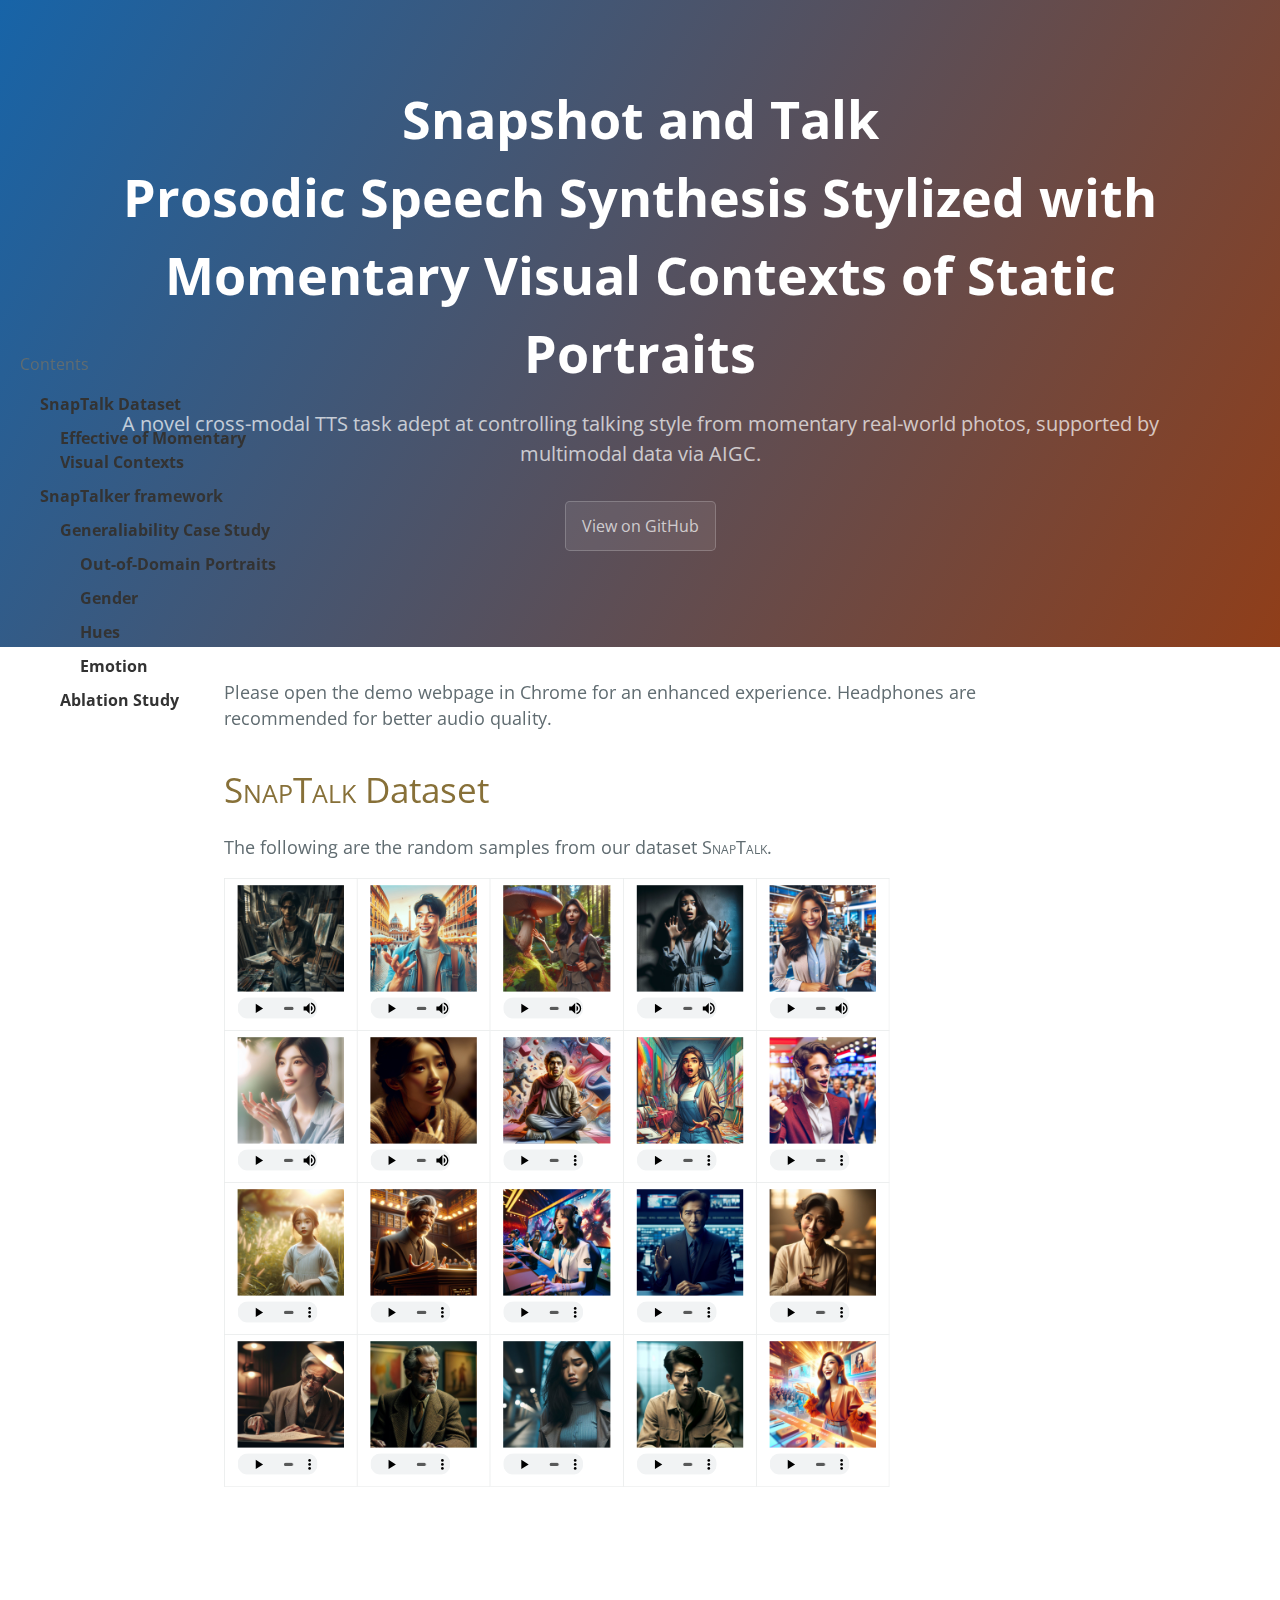
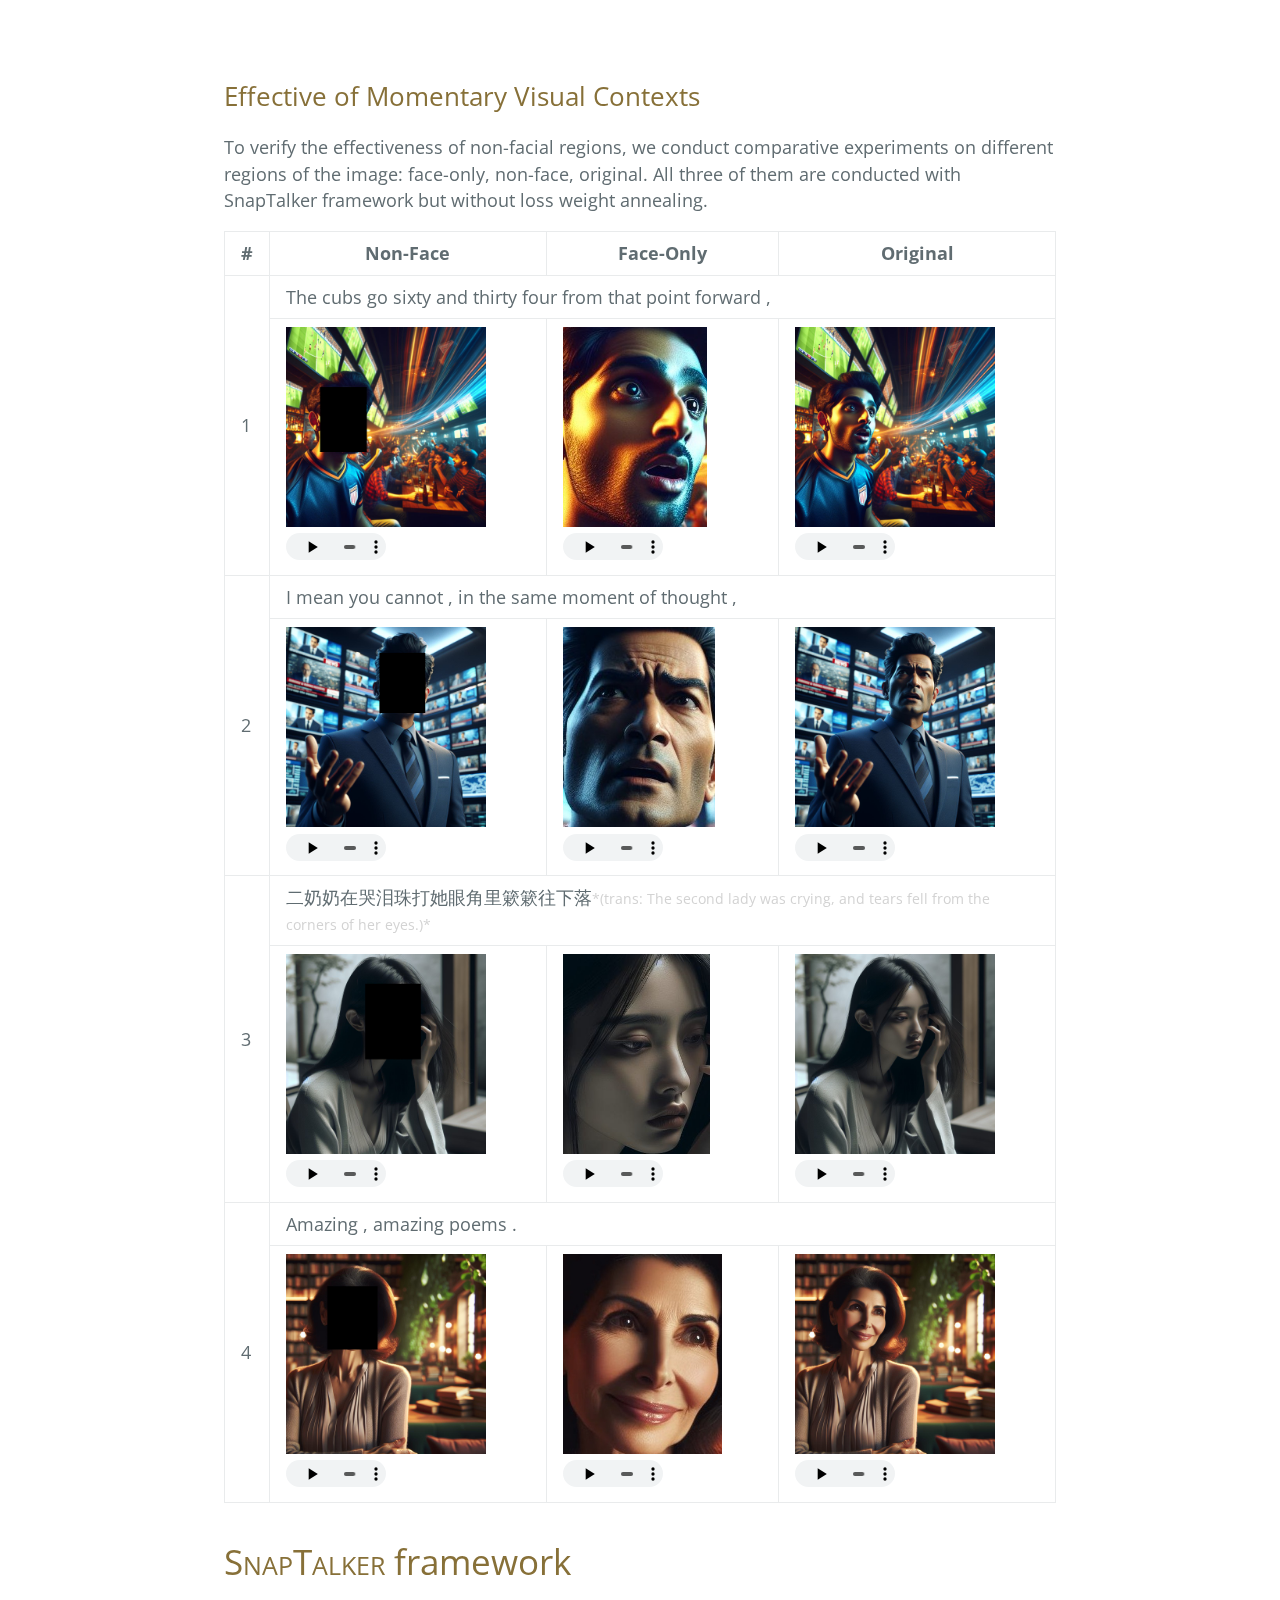
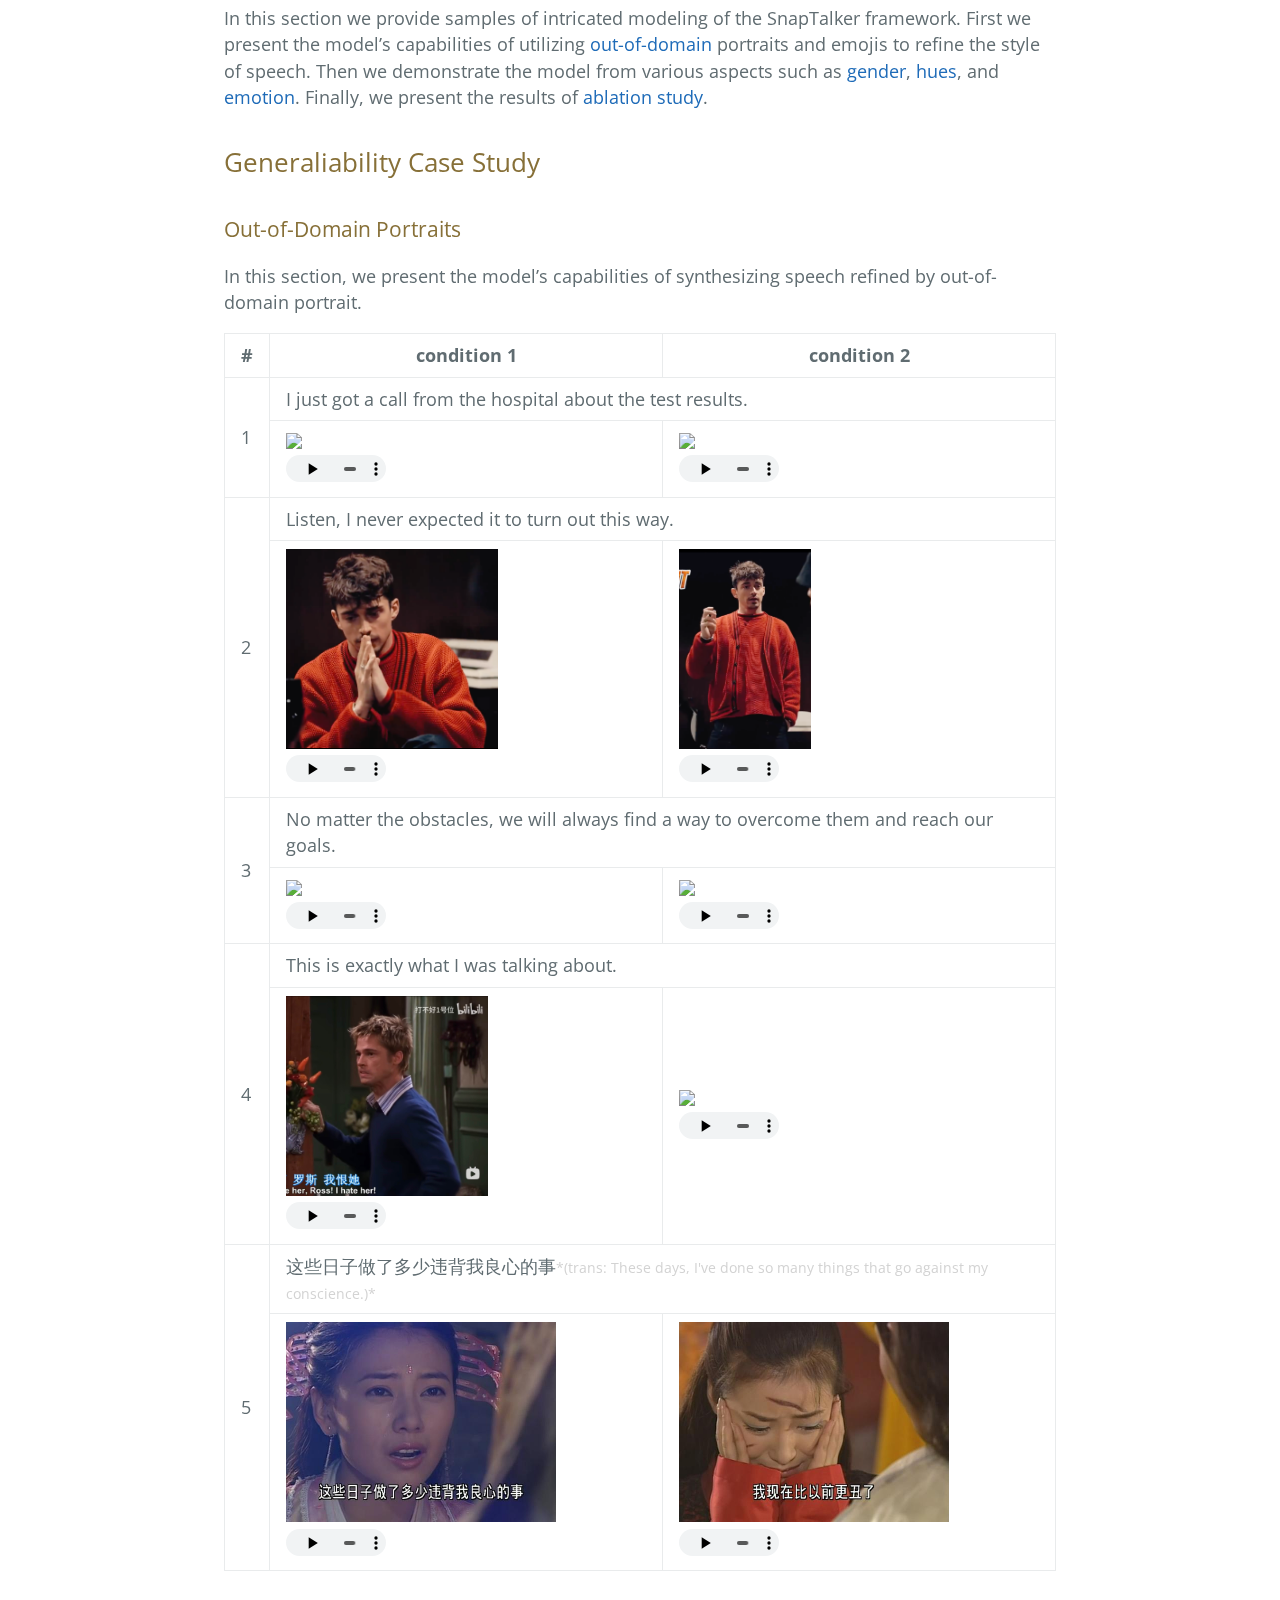
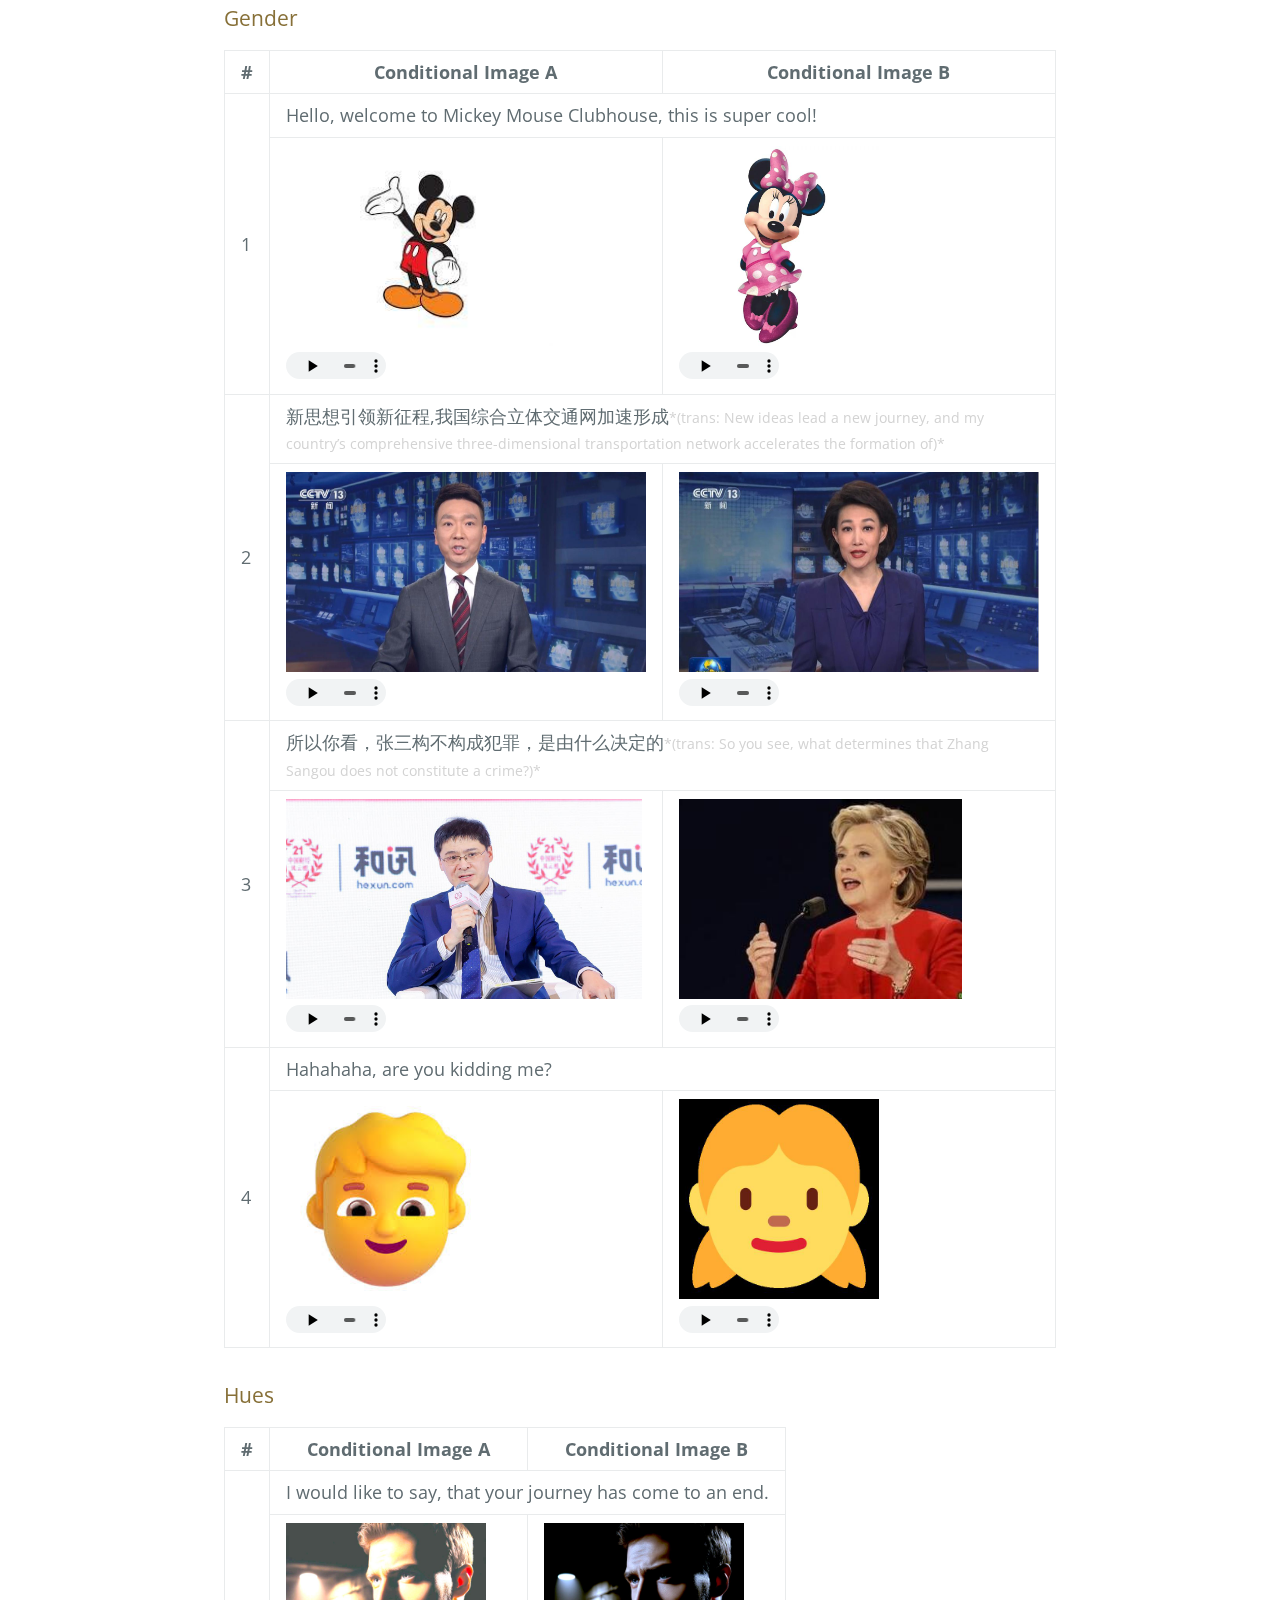
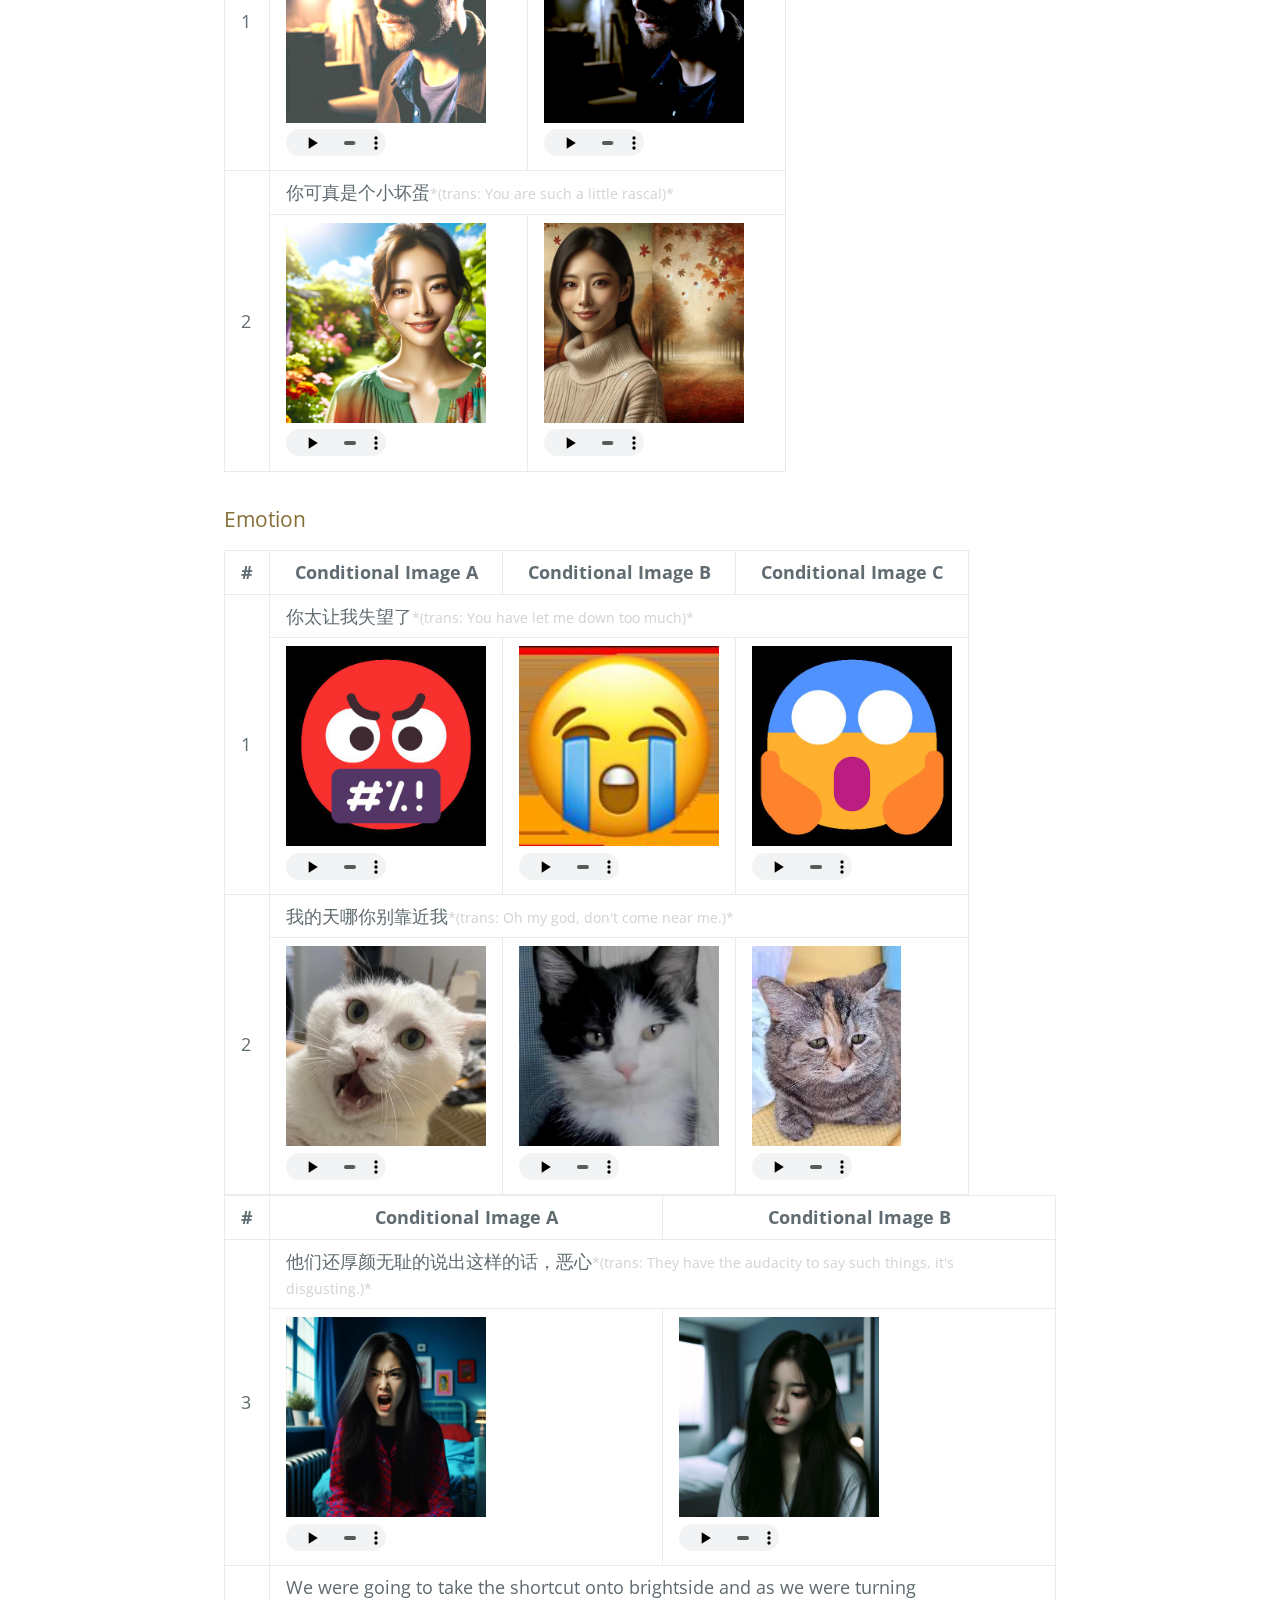
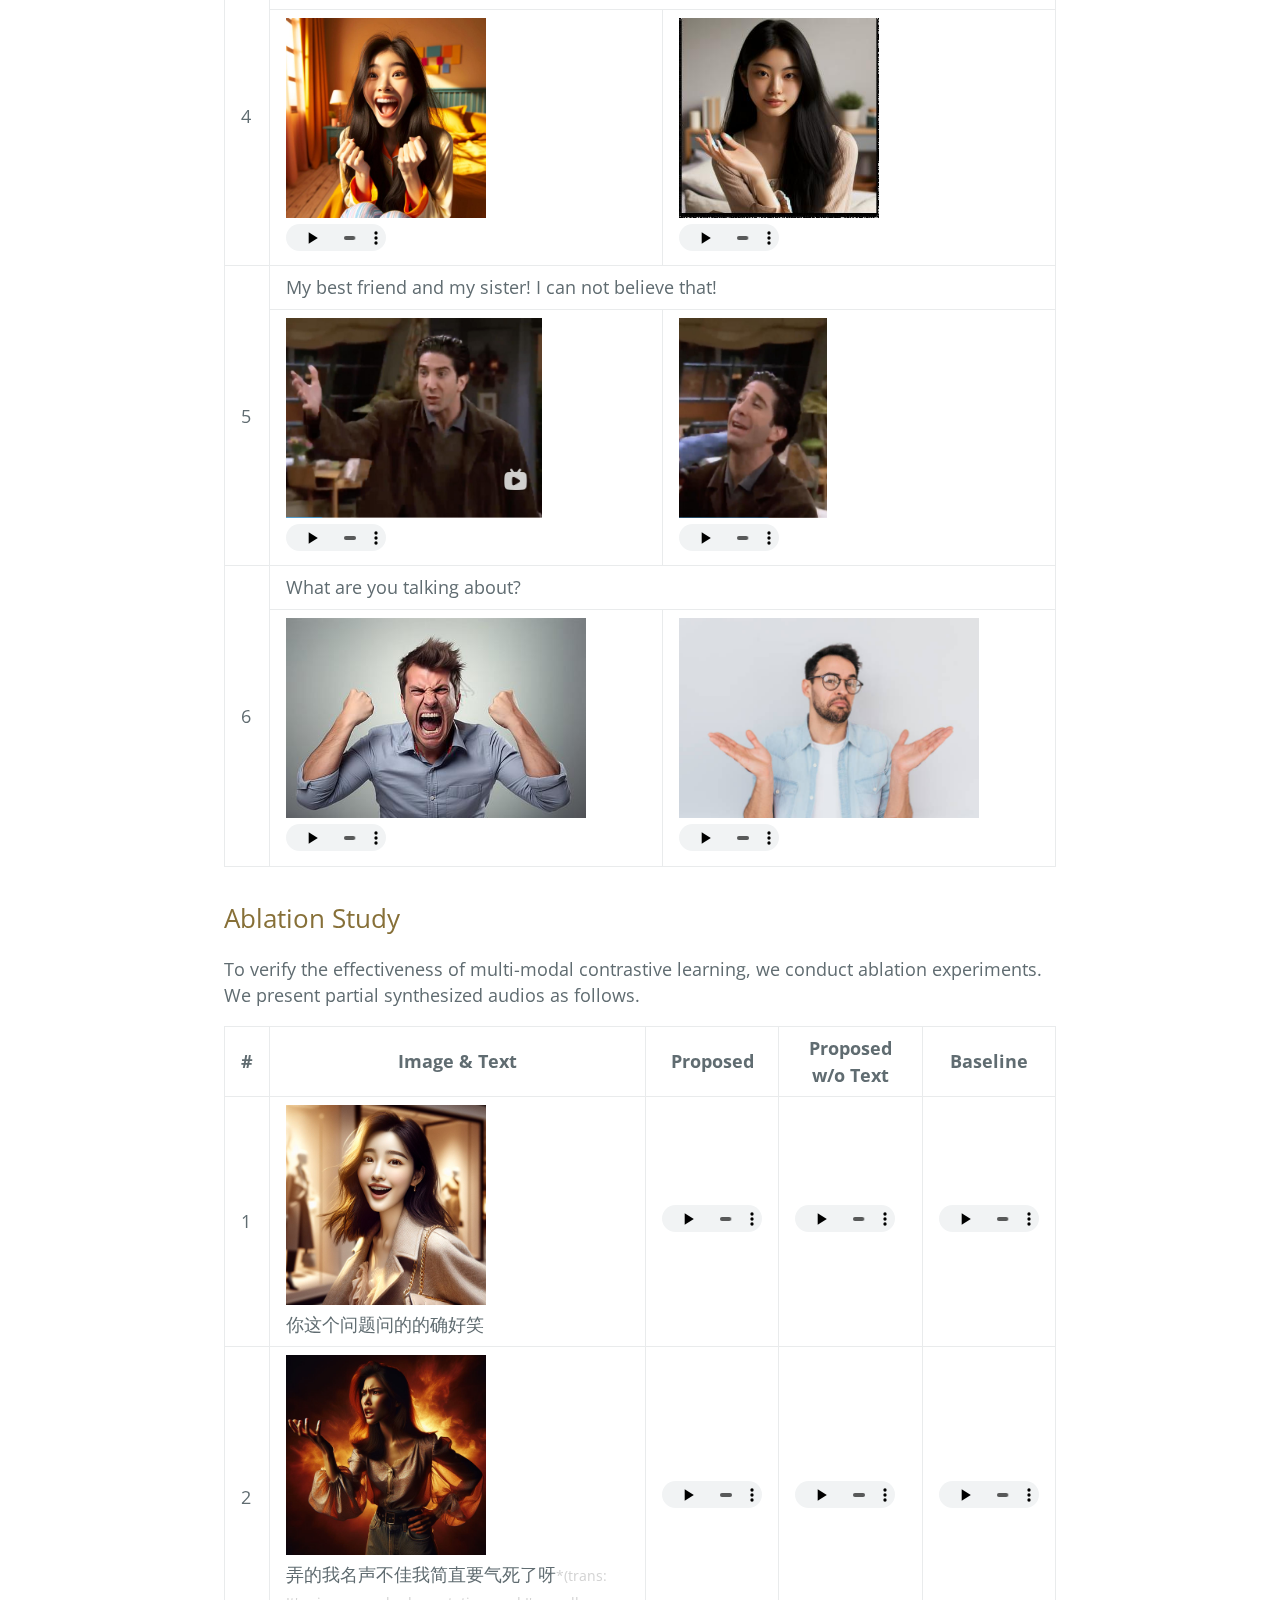
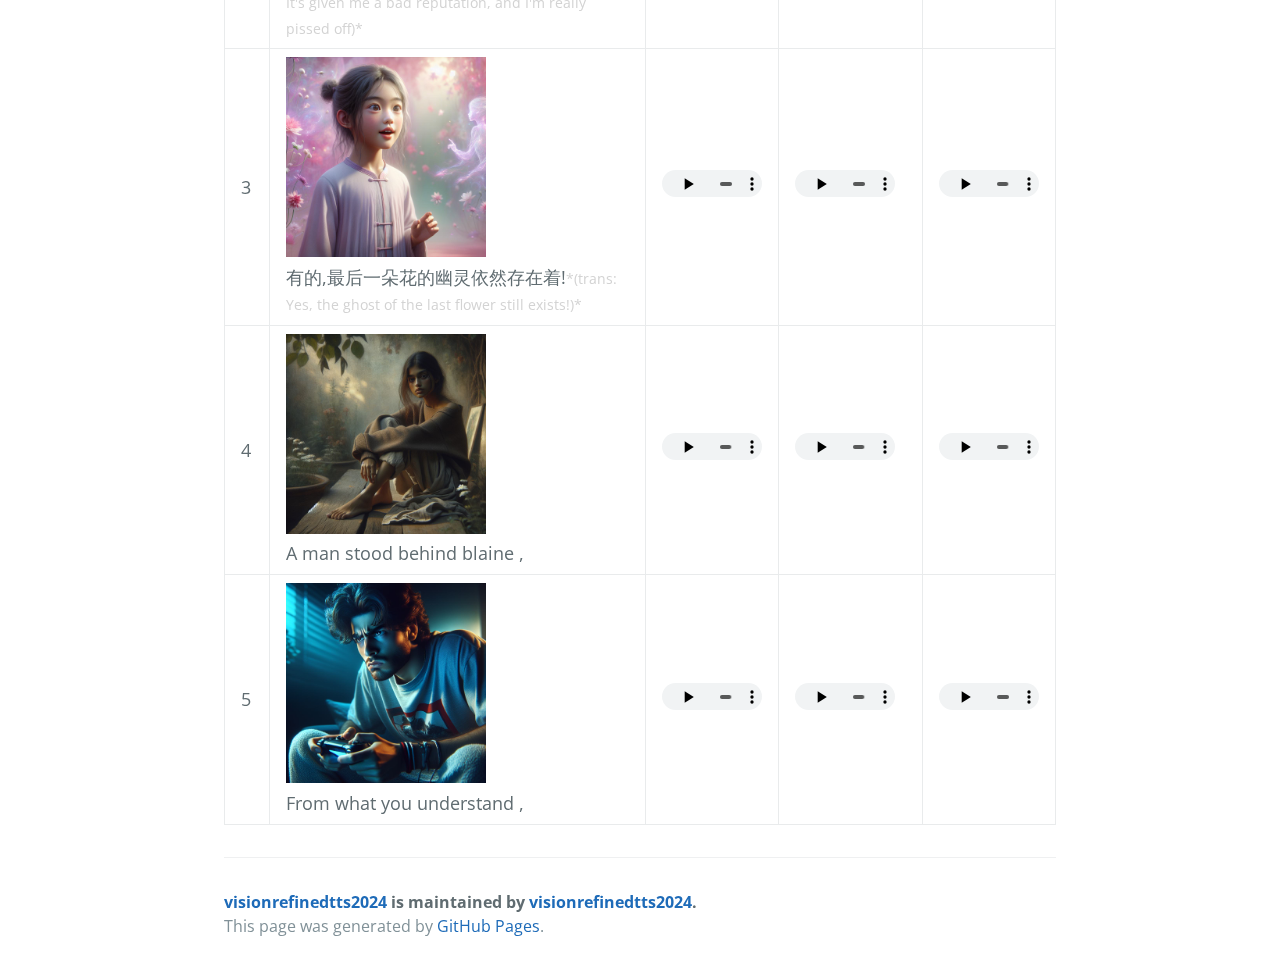
==== index.html @ 1c5460bd "upload static pages." ====
<!DOCTYPE html>
<html lang="en-US">
  <head>
    <meta charset="UTF-8">

<!-- Begin Jekyll SEO tag v2.8.0 -->
<title>Snapshot and Talk Prosodic Speech Synthesis Stylized with Momentary Visual Contexts of Static Portraits | Snapshot and Talk</title>
<meta name="generator" content="Jekyll v3.9.5" />
<meta property="og:title" content="Snapshot and Talk Prosodic Speech Synthesis Stylized with Momentary Visual Contexts of Static Portraits" />
<meta property="og:locale" content="en_US" />
<meta name="description" content="A novel cross-modal TTS task adept at controlling talking style from momentary real-world photos, supported by multimodal data via AIGC." />
<meta property="og:description" content="A novel cross-modal TTS task adept at controlling talking style from momentary real-world photos, supported by multimodal data via AIGC." />
<link rel="canonical" href="https//visionrefinedtts2024.github.io/" />
<meta property="og:url" content="https//visionrefinedtts2024.github.io/" />
<meta property="og:site_name" content="Snapshot and Talk" />
<meta property="og:type" content="website" />
<meta name="twitter:card" content="summary" />
<meta property="twitter:title" content="Snapshot and Talk Prosodic Speech Synthesis Stylized with Momentary Visual Contexts of Static Portraits" />
<script type="application/ld+json">
{"@context":"https://schema.org","@type":"WebSite","description":"A novel cross-modal TTS task adept at controlling talking style from momentary real-world photos, supported by multimodal data via AIGC.","headline":"Snapshot and Talk Prosodic Speech Synthesis Stylized with Momentary Visual Contexts of Static Portraits","name":"Snapshot and Talk","url":"https//visionrefinedtts2024.github.io/"}</script>
<!-- End Jekyll SEO tag -->

    <link rel="preconnect" href="https://fonts.gstatic.com">
    <link rel="preload" href="https://fonts.googleapis.com/css?family=Open+Sans:400,700&display=swap" as="style" type="text/css" crossorigin>
    <meta name="viewport" content="width=device-width, initial-scale=1">
    <meta name="theme-color" content="#157878">
    <meta name="apple-mobile-web-app-status-bar-style" content="black-translucent">
    <link rel="stylesheet" href="./assets/css/style.css?v=">
    <!-- start custom head snippets, customize with your own _includes/head-custom.html file -->

<!-- Setup Google Analytics -->



<!-- You can set your favicon here -->
<!-- link rel="shortcut icon" type="image/x-icon" href="/favicon.ico" -->

<!-- end custom head snippets -->

  </head>
  <body>
    <a id="skip-to-content" href="#content">Skip to the content.</a>

    <header class="page-header" role="banner">
      <h1 class="project-name">Snapshot and Talk <br> Prosodic Speech Synthesis Stylized with Momentary Visual Contexts of Static Portraits</h1>
      <h2 class="project-tagline">A novel cross-modal TTS task adept at controlling talking style from momentary real-world photos, supported by multimodal data via AIGC.</h2>
      
        <a href="https://github.com/visionrefinedtts2024/visionrefinedtts2024" class="btn">View on GitHub</a>
      
      
    </header>

    <div class="sidebar-container">
        <div class="sidebar">
          <nav>
            Contents
            <ul id="sidebar-nav">
              <!-- 添加更多目录项 -->
            </ul>
          </nav>
        </div>
      </div>

    <main id="content" class="main-content" role="main">
      <p>Please open the demo webpage in Chrome for an enhanced experience. Headphones are recommended for better audio quality.</p>

<h1 id="snaptalk-dataset"><a href="#snaptalk-dataset"></a><span style="font-variant: small-caps;">SnapTalk</span> Dataset</h1>

<p>The following are the random samples from our dataset <span style="font-variant: small-caps;">SnapTalk</span>.</p>

<div class="table-container">
    <table>
        
        <tr>
            
            
            <td>
                <img src="./assets/dataset/1.jpg" />
                <audio controls=""><source src="./assets/dataset/1.wav" type="audio/mpeg" /></audio>
            </td>
            
            
            <td>
                <img src="./assets/dataset/2.jpg" />
                <audio controls=""><source src="./assets/dataset/2.wav" type="audio/mpeg" /></audio>
            </td>
            
            
            <td>
                <img src="./assets/dataset/3.jpg" />
                <audio controls=""><source src="./assets/dataset/3.wav" type="audio/mpeg" /></audio>
            </td>
            
            
            <td>
                <img src="./assets/dataset/4.jpg" />
                <audio controls=""><source src="./assets/dataset/4.wav" type="audio/mpeg" /></audio>
            </td>
            
            
            <td>
                <img src="./assets/dataset/5.jpg" />
                <audio controls=""><source src="./assets/dataset/5.wav" type="audio/mpeg" /></audio>
            </td>
            
        </tr>
        
        <tr>
            
            
            <td>
                <img src="./assets/dataset/6.jpg" />
                <audio controls=""><source src="./assets/dataset/6.wav" type="audio/mpeg" /></audio>
            </td>
            
            
            <td>
                <img src="./assets/dataset/7.jpg" />
                <audio controls=""><source src="./assets/dataset/7.wav" type="audio/mpeg" /></audio>
            </td>
            
            
            <td>
                <img src="./assets/dataset/8.jpg" />
                <audio controls=""><source src="./assets/dataset/8.wav" type="audio/mpeg" /></audio>
            </td>
            
            
            <td>
                <img src="./assets/dataset/9.jpg" />
                <audio controls=""><source src="./assets/dataset/9.wav" type="audio/mpeg" /></audio>
            </td>
            
            
            <td>
                <img src="./assets/dataset/10.jpg" />
                <audio controls=""><source src="./assets/dataset/10.wav" type="audio/mpeg" /></audio>
            </td>
            
        </tr>
        
        <tr>
            
            
            <td>
                <img src="./assets/dataset/11.jpg" />
                <audio controls=""><source src="./assets/dataset/11.wav" type="audio/mpeg" /></audio>
            </td>
            
            
            <td>
                <img src="./assets/dataset/12.jpg" />
                <audio controls=""><source src="./assets/dataset/12.wav" type="audio/mpeg" /></audio>
            </td>
            
            
            <td>
                <img src="./assets/dataset/13.jpg" />
                <audio controls=""><source src="./assets/dataset/13.wav" type="audio/mpeg" /></audio>
            </td>
            
            
            <td>
                <img src="./assets/dataset/14.jpg" />
                <audio controls=""><source src="./assets/dataset/14.wav" type="audio/mpeg" /></audio>
            </td>
            
            
            <td>
                <img src="./assets/dataset/15.jpg" />
                <audio controls=""><source src="./assets/dataset/15.wav" type="audio/mpeg" /></audio>
            </td>
            
        </tr>
        
        <tr>
            
            
            <td>
                <img src="./assets/dataset/16.jpg" />
                <audio controls=""><source src="./assets/dataset/16.wav" type="audio/mpeg" /></audio>
            </td>
            
            
            <td>
                <img src="./assets/dataset/17.jpg" />
                <audio controls=""><source src="./assets/dataset/17.wav" type="audio/mpeg" /></audio>
            </td>
            
            
            <td>
                <img src="./assets/dataset/18.jpg" />
                <audio controls=""><source src="./assets/dataset/18.wav" type="audio/mpeg" /></audio>
            </td>
            
            
            <td>
                <img src="./assets/dataset/19.jpg" />
                <audio controls=""><source src="./assets/dataset/19.wav" type="audio/mpeg" /></audio>
            </td>
            
            
            <td>
                <img src="./assets/dataset/20.jpg" />
                <audio controls=""><source src="./assets/dataset/20.wav" type="audio/mpeg" /></audio>
            </td>
            
        </tr>
        
    </table>
</div>

<h2 id="-effective-of-momentary-visual-contexts"><a href="#comparative-experiments"></a> Effective of Momentary Visual Contexts</h2>

<p>To verify the effectiveness of non-facial regions, we conduct comparative experiments on different regions of the image: face-only, non-face, original.
All three of them are conducted with SnapTalker framework but without loss weight annealing.</p>

<table>
  <tr class="tr-bottom">
    <th>#</th>
    <th>Non-Face</th>
    <th>Face-Only</th>
    <th>Original</th>
  </tr>
  
  <tr>
    <td rowspan="2">1</td>
    <td colspan="3">The cubs go sixty and thirty four from that point forward ,</td>
  </tr>
  <tr class="tr-bottom">
    <td>
      <img src="./assets/comparative/nonface_10.jpg" style="height:200px; width:auto;" /><br />
      <audio controls=""><source src="./assets/comparative/gen_audio_10_nonface.wav" type="audio/mpeg" /></audio>
    </td>
    <td>
      <img src="./assets/comparative/face_10.jpg" style="height:200px; width:auto;" /><br />
      <audio controls=""><source src="./assets/comparative/gen_audio_10_face.wav" type="audio/mpeg" /></audio>
    </td>
    <td>
      <img src="./assets/comparative/gt_audio_10.jpg" style="height:200px; width:auto;" /><br />
      <audio controls=""><source src="./assets/comparative/gen_audio_10_orig.wav" type="audio/mpeg" /></audio>
    </td>
  </tr>
  
  <tr>
    <td rowspan="2">2</td>
    <td colspan="3">I mean you cannot , in the same moment of thought ,</td>
  </tr>
  <tr class="tr-bottom">
    <td>
      <img src="./assets/comparative/nonface_45.jpg" style="height:200px; width:auto;" /><br />
      <audio controls=""><source src="./assets/comparative/gen_audio_45_nonface.wav" type="audio/mpeg" /></audio>
    </td>
    <td>
      <img src="./assets/comparative/face_45.jpg" style="height:200px; width:auto;" /><br />
      <audio controls=""><source src="./assets/comparative/gen_audio_45_face.wav" type="audio/mpeg" /></audio>
    </td>
    <td>
      <img src="./assets/comparative/gt_audio_45.jpg" style="height:200px; width:auto;" /><br />
      <audio controls=""><source src="./assets/comparative/gen_audio_45_orig.wav" type="audio/mpeg" /></audio>
    </td>
  </tr>
  
  <tr>
    <td rowspan="2">3</td>
    <td colspan="3">二奶奶在哭泪珠打她眼角里簌簌往下落<span style="color: lightgray;"><small>*(trans: The second lady was crying, and tears fell from the corners of her eyes.)*</small></span></td>
  </tr>
  <tr class="tr-bottom">
    <td>
      <img src="./assets/comparative/nonface_186.jpg" style="height:200px; width:auto;" /><br />
      <audio controls=""><source src="./assets/comparative/gen_audio_186_nonface.wav" type="audio/mpeg" /></audio>
    </td>
    <td>
      <img src="./assets/comparative/face_186.jpg" style="height:200px; width:auto;" /><br />
      <audio controls=""><source src="./assets/comparative/gen_audio_186_face.wav" type="audio/mpeg" /></audio>
    </td>
    <td>
      <img src="./assets/comparative/gt_audio_186.jpg" style="height:200px; width:auto;" /><br />
      <audio controls=""><source src="./assets/comparative/gen_audio_186_orig.wav" type="audio/mpeg" /></audio>
    </td>
  </tr>
  
  <tr>
    <td rowspan="2">4</td>
    <td colspan="3">Amazing , amazing poems .</td>
  </tr>
  <tr class="tr-bottom">
    <td>
      <img src="./assets/comparative/nonface_285.jpg" style="height:200px; width:auto;" /><br />
      <audio controls=""><source src="./assets/comparative/gen_audio_285_nonface.wav" type="audio/mpeg" /></audio>
    </td>
    <td>
      <img src="./assets/comparative/face_285.jpg" style="height:200px; width:auto;" /><br />
      <audio controls=""><source src="./assets/comparative/gen_audio_285_face.wav" type="audio/mpeg" /></audio>
    </td>
    <td>
      <img src="./assets/comparative/gt_audio_285.jpg" style="height:200px; width:auto;" /><br />
      <audio controls=""><source src="./assets/comparative/gen_audio_285_orig.wav" type="audio/mpeg" /></audio>
    </td>
  </tr>
</table>

<h1 id="snaptalker-framework"><a href="#snaptalker"></a><span style="font-variant: small-caps;">SnapTalker</span> framework</h1>

<p>In this section we provide samples of intricated modeling of the SnapTalker framework.
First we present the model’s capabilities of utilizing <a href="#out-of-domain">out-of-domain</a> portraits and emojis to refine the style of speech.
Then we demonstrate the model from various aspects such as <a href="#gender">gender</a>, <a href="#hues">hues</a>, and <a href="#emotion">emotion</a>.
Finally, we present the results of <a href="#ablation-study">ablation study</a>.</p>

<h2 id="generaliability-case-study"><a href="#case-study"></a>Generaliability Case Study</h2>

<h3 id="out-of-domain-portraits"><a href="#out-of-domain"></a>Out-of-Domain Portraits</h3>

<p>In this section, we present the model’s capabilities of synthesizing speech refined by out-of-domain portrait.</p>

<table>
  <tr>
    <th>#</th>
    <th>condition 1</th>
    <th>condition 2</th>
  </tr>
  
  <tr>
    <td rowspan="2">1</td>
    <td colspan="3">I just got a call from the hospital about the test results.</td>
  </tr>
  <tr>
    <td>
      <img src="./assets/RealsForDemo/I just got a call from the hospital about the test results.v1.png" style="height:200px; width:auto;" /><br />
      <audio controls=""><source src="./assets/RealsForDemo/I just got a call from the hospital about the test results.v1.wav" type="audio/mpeg" /></audio>
    </td>
    <td>
      <img src="./assets/RealsForDemo/I just got a call from the hospital about the test results.v2.png" style="height:200px; width:auto;" /><br />
      <audio controls=""><source src="./assets/RealsForDemo/I just got a call from the hospital about the test results.v2.wav" type="audio/mpeg" /></audio>
    </td>
  </tr>
  
  <tr>
    <td rowspan="2">2</td>
    <td colspan="3">Listen, I never expected it to turn out this way.</td>
  </tr>
  <tr>
    <td>
      <img src="./assets/RealsForDemo/Listen, I never expected it to turn out this way.v1.png" style="height:200px; width:auto;" /><br />
      <audio controls=""><source src="./assets/RealsForDemo/Listen, I never expected it to turn out this way.v1.wav" type="audio/mpeg" /></audio>
    </td>
    <td>
      <img src="./assets/RealsForDemo/Listen, I never expected it to turn out this way.v2.png" style="height:200px; width:auto;" /><br />
      <audio controls=""><source src="./assets/RealsForDemo/Listen, I never expected it to turn out this way.v2.wav" type="audio/mpeg" /></audio>
    </td>
  </tr>
  
  <tr>
    <td rowspan="2">3</td>
    <td colspan="3">No matter the obstacles, we will always find a way to overcome them and reach our goals.</td>
  </tr>
  <tr>
    <td>
      <img src="./assets/RealsForDemo/No matter the obstacles, we will always find a way to overcome them and reach our goals.v1.jpeg" style="height:200px; width:auto;" /><br />
      <audio controls=""><source src="./assets/RealsForDemo/No matter the obstacles, we will always find a way to overcome them and reach our goals.v1.wav" type="audio/mpeg" /></audio>
    </td>
    <td>
      <img src="./assets/RealsForDemo/No matter the obstacles, we will always find a way to overcome them and reach our goals.v2.jpeg" style="height:200px; width:auto;" /><br />
      <audio controls=""><source src="./assets/RealsForDemo/No matter the obstacles, we will always find a way to overcome them and reach our goals.v2.wav" type="audio/mpeg" /></audio>
    </td>
  </tr>
  
  <tr>
    <td rowspan="2">4</td>
    <td colspan="3">This is exactly what I was talking about.</td>
  </tr>
  <tr>
    <td>
      <img src="./assets/RealsForDemo/This is exactly what I was talking about.-v1.jpeg" style="height:200px; width:auto;" /><br />
      <audio controls=""><source src="./assets/RealsForDemo/This is exactly what I was talking about.v1.wav" type="audio/mpeg" /></audio>
    </td>
    <td>
      <img src="./assets/RealsForDemo/This is exactly what I was talking about.-v2.jpeg" style="height:200px; width:auto;" /><br />
      <audio controls=""><source src="./assets/RealsForDemo/This is exactly what I was talking about.v2.wav" type="audio/mpeg" /></audio>
    </td>
  </tr>
  
  <tr>
    <td rowspan="2">5</td>
    <td colspan="3">这些日子做了多少违背我良心的事<span style="color: lightgray;"><small>*(trans: These days, I've done so many things that go against my conscience.)*</small></span></td>
  </tr>
  <tr>
    <td>
      <img src="./assets/RealsForDemo/这些日子做了多少违背我良心的事.v1.jpeg" style="height:200px; width:auto;" /><br />
      <audio controls=""><source src="./assets/RealsForDemo/这些日子做了多少违背我良心的事.v1.wav" type="audio/mpeg" /></audio>
    </td>
    <td>
      <img src="./assets/RealsForDemo/这些日子做了多少违背我良心的事.v2.jpeg" style="height:200px; width:auto;" /><br />
      <audio controls=""><source src="./assets/RealsForDemo/这些日子做了多少违背我良心的事.v2.wav" type="audio/mpeg" /></audio>
    </td>
  </tr>
</table>

<h3 id="gender"><a href="#case-gender"></a>Gender</h3>

<table>
  <tr>
    <th>#</th>
    <th>Conditional Image A</th>
    <th>Conditional Image B</th>
  </tr>
  
  <tr>
    <td rowspan="2">1</td>
    <td colspan="2">Hello, welcome to Mickey Mouse Clubhouse, this is super cool!</td>
  </tr>
  <tr>
    <td>
      <img src="./assets/case_study/gender/3_lecture_male_en.jpg" style="height:200px; width:auto;" /><br />
      <audio controls=""><source src="./assets/case_study/gender/3_lecture_male_en.wav" type="audio/mpeg" /></audio>
    </td>
    <td>
      <img src="./assets/case_study/gender/3_lecture_female_en.jpg" style="height:200px; width:auto;" /><br />
      <audio controls=""><source src="./assets/case_study/gender/3_lecture_female_en.wav" type="audio/mpeg" /></audio>
    </td>
  </tr>
  
  <tr>
    <td rowspan="2">2</td>
    <td colspan="2">新思想引领新征程,我国综合立体交通网加速形成<span style="color: lightgray;"><small>*(trans: New ideas lead a new journey, and my country’s comprehensive three-dimensional transportation network accelerates the formation of)*</small></span></td>
  </tr>
  <tr>
    <td>
      <img src="./assets/case_study/gender/1_news_male.jpg" style="height:200px; width:auto;" /><br />
      <audio controls=""><source src="./assets/case_study/gender/1_news_male.wav" type="audio/mpeg" /></audio>
    </td>
    <td>
      <img src="./assets/case_study/gender/1_news_female.jpg" style="height:200px; width:auto;" /><br />
      <audio controls=""><source src="./assets/case_study/gender/1_news_female.wav" type="audio/mpeg" /></audio>
    </td>
  </tr>
  
  <tr>
    <td rowspan="2">3</td>
    <td colspan="2">所以你看，张三构不构成犯罪，是由什么决定的<span style="color: lightgray;"><small>*(trans: So you see, what determines that Zhang Sangou does not constitute a crime?)*</small></span></td>
  </tr>
  <tr>
    <td>
      <img src="./assets/case_study/gender/2_lecture_male.jpg" style="height:200px; width:auto;" /><br />
      <audio controls=""><source src="./assets/case_study/gender/2_lecture_male.wav" type="audio/mpeg" /></audio>
    </td>
    <td>
      <img src="./assets/case_study/gender/2_lecture_female.jpg" style="height:200px; width:auto;" /><br />
      <audio controls=""><source src="./assets/case_study/gender/2_lecture_female.wav" type="audio/mpeg" /></audio>
    </td>
  </tr>
  
  <tr>
    <td rowspan="2">4</td>
    <td colspan="2">Hahahaha, are you kidding me?</td>
  </tr>
  <tr>
    <td>
      <img src="./assets/case_study/gender/4_emoji_boy.jpeg" style="height:200px; width:auto;" /><br />
      <audio controls=""><source src="./assets/case_study/gender/4_emoji_boy.wav" type="audio/mpeg" /></audio>
    </td>
    <td>
      <img src="./assets/case_study/gender/4_emoji_girl.jpg" style="height:200px; width:auto;" /><br />
      <audio controls=""><source src="./assets/case_study/gender/4_emoji_girl.wav" type="audio/mpeg" /></audio>
    </td>
  </tr>
</table>

<h3 id="hues"><a href="#case-hues"></a>Hues</h3>

<table>
  <tr>
    <th>#</th>
    <th>Conditional Image A</th>
    <th>Conditional Image B</th>
  </tr>
  
  <tr>
    <td rowspan="2">1</td>
    <td colspan="2">I would like to say, that your journey has come to an end.</td>
  </tr>
  <tr>
    <td>
      <img src="./assets/case_study/hues/darkroom_warm.jpg" style="height:200px; width:auto;" /><br />
      <audio controls=""><source src="./assets/case_study/hues/darkroom_warm.wav" type="audio/mpeg" /></audio>
    </td>
    <td>
      <img src="./assets/case_study/hues/darkroom_weird2.jpg" style="height:200px; width:auto;" /><br />
      <audio controls=""><source src="./assets/case_study/hues/darkroom_weird2.wav" type="audio/mpeg" /></audio>
    </td>
  </tr>
  
  <tr>
    <td rowspan="2">2</td>
    <td colspan="2">你可真是个小坏蛋<span style="color: lightgray;"><small>*(trans: You are such a little rascal)*</small></span></td>
  </tr>
  <tr>
    <td>
      <img src="./assets/case_study/hues/3_summer.jpg" style="height:200px; width:auto;" /><br />
      <audio controls=""><source src="./assets/case_study/hues/3_summer.wav" type="audio/mpeg" /></audio>
    </td>
    <td>
      <img src="./assets/case_study/hues/3_fall.jpg" style="height:200px; width:auto;" /><br />
      <audio controls=""><source src="./assets/case_study/hues/3_fall.wav" type="audio/mpeg" /></audio>
    </td>
  </tr>
</table>

<h3 id="emotion"><a href="#case-emotion"></a>Emotion</h3>

<table>
  <tr>
    <th>#</th>
    <th>Conditional Image A</th>
    <th>Conditional Image B</th>
    <th>Conditional Image C</th>
  </tr>
  
  <tr>
    <td rowspan="2">1</td>
    <td colspan="3">你太让我失望了<span style="color: lightgray;"><small>*(trans: You have let me down too much)*</small></span></td>
  </tr>
  <tr>
    <td>
      <img src="./assets/case_study/emotion/1_angry.jpg" style="height:200px; width:auto;" /><br />
      <audio controls=""><source src="./assets/case_study/emotion/1_angry.wav" type="audio/mpeg" /></audio>
    </td>
    <td>
      <img src="./assets/case_study/emotion/1_loudly-crying-face.jpg" style="height:200px; width:auto;" /><br />
      <audio controls=""><source src="./assets/case_study/emotion/1_loudly-crying-face.wav" type="audio/mpeg" /></audio>
    </td>
    <td>
      <img src="./assets/case_study/emotion/1_fear_screaming.jpg" style="height:200px; width:auto;" /><br />
      <audio controls=""><source src="./assets/case_study/emotion/1_fear_screaming.wav" type="audio/mpeg" /></audio>
    </td>
  </tr>
  
  <tr>
    <td rowspan="2">2</td>
    <td colspan="3">我的天哪你别靠近我<span style="color: lightgray;"><small>*(trans: Oh my god, don't come near me.)*</small></span></td>
  </tr>
  <tr>
    <td>
      <img src="./assets/case_study/emotion/2_scared_cat.jpg" style="height:200px; width:auto;" /><br />
      <audio controls=""><source src="./assets/case_study/emotion/2_scared_cat.wav" type="audio/mpeg" /></audio>
    </td>
    <td>
      <img src="./assets/case_study/emotion/2_cat_smile.jpg" style="height:200px; width:auto;" /><br />
      <audio controls=""><source src="./assets/case_study/emotion/2_cat_smile.wav" type="audio/mpeg" /></audio>
    </td>
    <td>
      <img src="./assets/case_study/emotion/2_sad_cat.jpg" style="height:200px; width:auto;" /><br />
      <audio controls=""><source src="./assets/case_study/emotion/2_sad_cat.wav" type="audio/mpeg" /></audio>
    </td>
  </tr>
</table>

<table>
  <tr>
    <th>#</th>
    <th>Conditional Image A</th>
    <th>Conditional Image B</th>
  </tr>
  
  <tr>
    <td rowspan="2">3</td>
    <td colspan="2">他们还厚颜无耻的说出这样的话，恶心<span style="color: lightgray;"><small>*(trans: They have the audacity to say such things, it's disgusting.)*</small></span></td>
  </tr>
  <tr>
    <td>
      <img src="./assets/case_study/emotion/3_anger.jpg" style="height:200px; width:auto;" /><br />
      <audio controls=""><source src="./assets/case_study/emotion/3_anger.wav" type="audio/mpeg" /></audio>
    </td>
    <td>
      <img src="./assets/case_study/emotion/3_down.jpg" style="height:200px; width:auto;" /><br />
      <audio controls=""><source src="./assets/case_study/emotion/3_down.wav" type="audio/mpeg" /></audio>
    </td>
  </tr>
  
  <tr>
    <td rowspan="2">4</td>
    <td colspan="2">We were going to take the shortcut onto brightside and as we were turning</td>
  </tr>
  <tr>
    <td>
      <img src="./assets/case_study/emotion/4_joy.jpg" style="height:200px; width:auto;" /><br />
      <audio controls=""><source src="./assets/case_study/emotion/4_joy.wav" type="audio/mpeg" /></audio>
    </td>
    <td>
      <img src="./assets/case_study/emotion/4_neutral.jpg" style="height:200px; width:auto;" /><br />
      <audio controls=""><source src="./assets/case_study/emotion/4_neutral.wav" type="audio/mpeg" /></audio>
    </td>
  </tr>
  
  <tr>
    <td rowspan="2">5</td>
    <td colspan="2">My best friend and my sister! I can not believe that!</td>
  </tr>
  <tr>
    <td>
      <img src="./assets/case_study/emotion/5_ross_anger.jpg" style="height:200px; width:auto;" /><br />
      <audio controls=""><source src="./assets/case_study/emotion/5_ross_anger.wav" type="audio/mpeg" /></audio>
    </td>
    <td>
      <img src="./assets/case_study/emotion/5_ross_moved.jpg" style="height:200px; width:auto;" /><br />
      <audio controls=""><source src="./assets/case_study/emotion/5_ross_moved.wav" type="audio/mpeg" /></audio>
    </td>
  </tr>
  
  <tr>
    <td rowspan="2">6</td>
    <td colspan="2">What are you talking about?</td>
  </tr>
  <tr>
    <td>
      <img src="./assets/case_study/emotion/6_angry.jpg" style="height:200px; width:auto;" /><br />
      <audio controls=""><source src="./assets/case_study/emotion/6_angry.wav" type="audio/mpeg" /></audio>
    </td>
    <td>
      <img src="./assets/case_study/emotion/6_question.jpeg" style="height:200px; width:auto;" /><br />
      <audio controls=""><source src="./assets/case_study/emotion/6_question.wav" type="audio/mpeg" /></audio>
    </td>
  </tr>
</table>

<h2 id="-ablation-study"><a href="#ablation-study"></a> Ablation Study</h2>

<p>To verify the effectiveness of multi-modal contrastive learning, we conduct ablation experiments. We present partial synthesized audios as follows.</p>

<table>
  <tr>
    <th>#</th>
    <th>Image &amp; Text</th>
    <th>Proposed</th>
    <th>Proposed w/o Text</th>
    <th>Baseline</th>
  </tr>
  
  <tr>
    <td>1</td>
    <td>
      <img src="./assets/ablation/gt_audio_7.jpg" style="height:200px; width:auto;" />
      <br />
      你这个问题问的的确好笑
    </td>
    <td><audio controls=""><source src="./assets/ablation/gen_audio_7_Pro.wav" type="audio/mpeg" /></audio></td>
    <td><audio controls=""><source src="./assets/ablation/gen_audio_7_wo.wav" type="audio/mpeg" /></audio></td>
    <td><audio controls=""><source src="./assets/ablation/gen_audio_7_B.wav" type="audio/mpeg" /></audio></td>
  </tr>
  
  <tr>
    <td>2</td>
    <td>
      <img src="./assets/ablation/gt_audio_92.jpg" style="height:200px; width:auto;" />
      <br />
      弄的我名声不佳我简直要气死了呀<span style="color: lightgray;"><small>*(trans: It's given me a bad reputation, and I'm really pissed off)*</small></span>
    </td>
    <td><audio controls=""><source src="./assets/ablation/gen_audio_92_Pro.wav" type="audio/mpeg" /></audio></td>
    <td><audio controls=""><source src="./assets/ablation/gen_audio_92_wo.wav" type="audio/mpeg" /></audio></td>
    <td><audio controls=""><source src="./assets/ablation/gen_audio_92_B.wav" type="audio/mpeg" /></audio></td>
  </tr>
  
  <tr>
    <td>3</td>
    <td>
      <img src="./assets/ablation/gt_audio_106.jpg" style="height:200px; width:auto;" />
      <br />
      有的,最后一朵花的幽灵依然存在着!<span style="color: lightgray;"><small>*(trans: Yes, the ghost of the last flower still exists!)*</small></span>
    </td>
    <td><audio controls=""><source src="./assets/ablation/gen_audio_106_Pro.wav" type="audio/mpeg" /></audio></td>
    <td><audio controls=""><source src="./assets/ablation/gen_audio_106_wo.wav" type="audio/mpeg" /></audio></td>
    <td><audio controls=""><source src="./assets/ablation/gen_audio_106_B.wav" type="audio/mpeg" /></audio></td>
  </tr>
  
  <tr>
    <td>4</td>
    <td>
      <img src="./assets/ablation/gt_audio_570.jpg" style="height:200px; width:auto;" />
      <br />
      A man stood behind blaine ,
    </td>
    <td><audio controls=""><source src="./assets/ablation/gen_audio_570_Pro.wav" type="audio/mpeg" /></audio></td>
    <td><audio controls=""><source src="./assets/ablation/gen_audio_570_wo.wav" type="audio/mpeg" /></audio></td>
    <td><audio controls=""><source src="./assets/ablation/gen_audio_570_B.wav" type="audio/mpeg" /></audio></td>
  </tr>
  
  <tr>
    <td>5</td>
    <td>
      <img src="./assets/ablation/gt_audio_849.jpg" style="height:200px; width:auto;" />
      <br />
      From what you understand ,
    </td>
    <td><audio controls=""><source src="./assets/ablation/gen_audio_849_Pro.wav" type="audio/mpeg" /></audio></td>
    <td><audio controls=""><source src="./assets/ablation/gen_audio_849_wo.wav" type="audio/mpeg" /></audio></td>
    <td><audio controls=""><source src="./assets/ablation/gen_audio_849_B.wav" type="audio/mpeg" /></audio></td>
  </tr>
</table>



      <footer class="site-footer">
        
          <span class="site-footer-owner"><a href="https://github.com/visionrefinedtts2024/visionrefinedtts2024">visionrefinedtts2024</a> is maintained by <a href="https://github.com/visionrefinedtts2024">visionrefinedtts2024</a>.</span>
        
        <span class="site-footer-credits">This page was generated by <a href="https://pages.github.com">GitHub Pages</a>.</span>
      </footer>
    </main>
  </body>
  <script>
    document.addEventListener("DOMContentLoaded", function() {
      const sidebarNav = document.getElementById('sidebar-nav');
      const mainContent = document.querySelector('.main-content');
      const headings = mainContent.querySelectorAll('h1, h2, h3, h4, h5, h6');
      
      let currentLevel = 1;
      let currentList = sidebarNav;
      const listStack = [sidebarNav];
    
      headings.forEach(heading => {
        const level = parseInt(heading.tagName.substring(1));
        const id = heading.id || heading.textContent.trim().toLowerCase().replace(/\s+/g, '-');
        heading.id = id;
    
        const li = document.createElement('li');
        const a = document.createElement('a');
        a.href = `#${id}`;
        a.textContent = heading.textContent;
    
        li.appendChild(a);
    
        if (level > currentLevel) {
          const newList = document.createElement('ul');
          currentList.lastElementChild.appendChild(newList);
          listStack.push(newList);
          currentList = newList;
        } else if (level < currentLevel) {
          while (level < currentLevel) {
            listStack.pop();
            currentList = listStack[listStack.length - 1];
            currentLevel--;
          }
        }
    
        currentList.appendChild(li);
        currentLevel = level;
      });
    });
    </script>
    
      
</html>
---- assets/css/style.css ----
/*! normalize.css v3.0.2 | MIT License | git.io/normalize */
/** 1. Set default font family to sans-serif. 2. Prevent iOS text size adjust after orientation change, without disabling user zoom. */
@import url("https://fonts.googleapis.com/css?family=Open+Sans:400,700&display=swap");
html { font-family: sans-serif; /* 1 */ -ms-text-size-adjust: 100%; /* 2 */ -webkit-text-size-adjust: 100%; /* 2 */ }

/** Remove default margin. */
body { margin: 0; }

/* HTML5 display definitions ========================================================================== */
/** Correct `block` display not defined for any HTML5 element in IE 8/9. Correct `block` display not defined for `details` or `summary` in IE 10/11 and Firefox. Correct `block` display not defined for `main` in IE 11. */
article, aside, details, figcaption, figure, footer, header, hgroup, main, menu, nav, section, summary { display: block; }

/** 1. Correct `inline-block` display not defined in IE 8/9. 2. Normalize vertical alignment of `progress` in Chrome, Firefox, and Opera. */
audio, canvas, progress, video { display: inline-block; /* 1 */ vertical-align: baseline; /* 2 */ }

/** Prevent modern browsers from displaying `audio` without controls. Remove excess height in iOS 5 devices. */
audio:not([controls]) { display: none; height: 0; }

/** Address `[hidden]` styling not present in IE 8/9/10. Hide the `template` element in IE 8/9/11, Safari, and Firefox < 22. */
[hidden], template { display: none; }

/* Links ========================================================================== */
/** Remove the gray background color from active links in IE 10. */
a { background-color: transparent; }

/** Improve readability when focused and also mouse hovered in all browsers. */
a:active, a:hover { outline: 0; }

/* Text-level semantics ========================================================================== */
/** Address styling not present in IE 8/9/10/11, Safari, and Chrome. */
abbr[title] { border-bottom: 1px dotted; }

/** Address style set to `bolder` in Firefox 4+, Safari, and Chrome. */
b, strong { font-weight: bold; }

/** Address styling not present in Safari and Chrome. */
dfn { font-style: italic; }

/** Address variable `h1` font-size and margin within `section` and `article` contexts in Firefox 4+, Safari, and Chrome. */
h1 { font-size: 2em; margin: 0.67em 0; }

/** Address styling not present in IE 8/9. */
mark { background: #ff0; color: #000; }

/** Address inconsistent and variable font size in all browsers. */
small { font-size: 80%; }

/** Prevent `sub` and `sup` affecting `line-height` in all browsers. */
sub, sup { font-size: 75%; line-height: 0; position: relative; vertical-align: baseline; }

sup { top: -0.5em; }

sub { bottom: -0.25em; }

/* Embedded content ========================================================================== */
/** Remove border when inside `a` element in IE 8/9/10. */
img { border: 0; }

/** Correct overflow not hidden in IE 9/10/11. */
svg:not(:root) { overflow: hidden; }

/* Grouping content ========================================================================== */
/** Address margin not present in IE 8/9 and Safari. */
figure { margin: 1em 40px; }

/** Address differences between Firefox and other browsers. */
hr { box-sizing: content-box; height: 0; }

/** Contain overflow in all browsers. */
pre { overflow: auto; }

/** Address odd `em`-unit font size rendering in all browsers. */
code, kbd, pre, samp { font-family: monospace, monospace; font-size: 1em; }

/* Forms ========================================================================== */
/** Known limitation: by default, Chrome and Safari on OS X allow very limited styling of `select`, unless a `border` property is set. */
/** 1. Correct color not being inherited. Known issue: affects color of disabled elements. 2. Correct font properties not being inherited. 3. Address margins set differently in Firefox 4+, Safari, and Chrome. */
button, input, optgroup, select, textarea { color: inherit; /* 1 */ font: inherit; /* 2 */ margin: 0; /* 3 */ }

/** Address `overflow` set to `hidden` in IE 8/9/10/11. */
button { overflow: visible; }

/** Address inconsistent `text-transform` inheritance for `button` and `select`. All other form control elements do not inherit `text-transform` values. Correct `button` style inheritance in Firefox, IE 8/9/10/11, and Opera. Correct `select` style inheritance in Firefox. */
button, select { text-transform: none; }

/** 1. Avoid the WebKit bug in Android 4.0.* where (2) destroys native `audio` and `video` controls. 2. Correct inability to style clickable `input` types in iOS. 3. Improve usability and consistency of cursor style between image-type `input` and others. */
button, html input[type="button"], input[type="reset"], input[type="submit"] { -webkit-appearance: button; /* 2 */ cursor: pointer; /* 3 */ }

/** Re-set default cursor for disabled elements. */
button[disabled], html input[disabled] { cursor: default; }

/** Remove inner padding and border in Firefox 4+. */
button::-moz-focus-inner, input::-moz-focus-inner { border: 0; padding: 0; }

/** Address Firefox 4+ setting `line-height` on `input` using `!important` in the UA stylesheet. */
input { line-height: normal; }

/** It's recommended that you don't attempt to style these elements. Firefox's implementation doesn't respect box-sizing, padding, or width.  1. Address box sizing set to `content-box` in IE 8/9/10. 2. Remove excess padding in IE 8/9/10. */
input[type="checkbox"], input[type="radio"] { box-sizing: border-box; /* 1 */ padding: 0; /* 2 */ }

/** Fix the cursor style for Chrome's increment/decrement buttons. For certain `font-size` values of the `input`, it causes the cursor style of the decrement button to change from `default` to `text`. */
input[type="number"]::-webkit-inner-spin-button, input[type="number"]::-webkit-outer-spin-button { height: auto; }

/** 1. Address `appearance` set to `searchfield` in Safari and Chrome. 2. Address `box-sizing` set to `border-box` in Safari and Chrome (include `-moz` to future-proof). */
input[type="search"] { -webkit-appearance: textfield; /* 1 */ /* 2 */ box-sizing: content-box; }

/** Remove inner padding and search cancel button in Safari and Chrome on OS X. Safari (but not Chrome) clips the cancel button when the search input has padding (and `textfield` appearance). */
input[type="search"]::-webkit-search-cancel-button, input[type="search"]::-webkit-search-decoration { -webkit-appearance: none; }

/** Define consistent border, margin, and padding. */
fieldset { border: 1px solid #c0c0c0; margin: 0 2px; padding: 0.35em 0.625em 0.75em; }

/** 1. Correct `color` not being inherited in IE 8/9/10/11. 2. Remove padding so people aren't caught out if they zero out fieldsets. */
legend { border: 0; /* 1 */ padding: 0; /* 2 */ }

/** Remove default vertical scrollbar in IE 8/9/10/11. */
textarea { overflow: auto; }

/** Don't inherit the `font-weight` (applied by a rule above). NOTE: the default cannot safely be changed in Chrome and Safari on OS X. */
optgroup { font-weight: bold; }

/* Tables ========================================================================== */
/** Remove most spacing between table cells. */
table { border-collapse: collapse; border-spacing: 0; }

td, th { padding: 0; }

.highlight table td { padding: 5px; }

.highlight table pre { margin: 0; }

.highlight .cm { color: #999988; font-style: italic; }

.highlight .cp { color: #999999; font-weight: bold; }

.highlight .c1 { color: #999988; font-style: italic; }

.highlight .cs { color: #999999; font-weight: bold; font-style: italic; }

.highlight .c, .highlight .cd { color: #999988; font-style: italic; }

.highlight .err { color: #a61717; background-color: #e3d2d2; }

.highlight .gd { color: #000000; background-color: #ffdddd; }

.highlight .ge { color: #000000; font-style: italic; }

.highlight .gr { color: #aa0000; }

.highlight .gh { color: #999999; }

.highlight .gi { color: #000000; background-color: #ddffdd; }

.highlight .go { color: #888888; }

.highlight .gp { color: #555555; }

.highlight .gs { font-weight: bold; }

.highlight .gu { color: #aaaaaa; }

.highlight .gt { color: #aa0000; }

.highlight .kc { color: #000000; font-weight: bold; }

.highlight .kd { color: #000000; font-weight: bold; }

.highlight .kn { color: #000000; font-weight: bold; }

.highlight .kp { color: #000000; font-weight: bold; }

.highlight .kr { color: #000000; font-weight: bold; }

.highlight .kt { color: #445588; font-weight: bold; }

.highlight .k, .highlight .kv { color: #000000; font-weight: bold; }

.highlight .mf { color: #009999; }

.highlight .mh { color: #009999; }

.highlight .il { color: #009999; }

.highlight .mi { color: #009999; }

.highlight .mo { color: #009999; }

.highlight .m, .highlight .mb, .highlight .mx { color: #009999; }

.highlight .sb { color: #d14; }

.highlight .sc { color: #d14; }

.highlight .sd { color: #d14; }

.highlight .s2 { color: #d14; }

.highlight .se { color: #d14; }

.highlight .sh { color: #d14; }

.highlight .si { color: #d14; }

.highlight .sx { color: #d14; }

.highlight .sr { color: #009926; }

.highlight .s1 { color: #d14; }

.highlight .ss { color: #990073; }

.highlight .s { color: #d14; }

.highlight .na { color: #008080; }

.highlight .bp { color: #999999; }

.highlight .nb { color: #0086B3; }

.highlight .nc { color: #445588; font-weight: bold; }

.highlight .no { color: #008080; }

.highlight .nd { color: #3c5d5d; font-weight: bold; }

.highlight .ni { color: #800080; }

.highlight .ne { color: #990000; font-weight: bold; }

.highlight .nf { color: #990000; font-weight: bold; }

.highlight .nl { color: #990000; font-weight: bold; }

.highlight .nn { color: #555555; }

.highlight .nt { color: #000080; }

.highlight .vc { color: #008080; }

.highlight .vg { color: #008080; }

.highlight .vi { color: #008080; }

.highlight .nv { color: #008080; }

.highlight .ow { color: #000000; font-weight: bold; }

.highlight .o { color: #000000; font-weight: bold; }

.highlight .w { color: #bbbbbb; }

.highlight { background-color: #f8f8f8; }

* { box-sizing: border-box; }

body { padding: 0; margin: 0; font-family: "Open Sans", "Helvetica Neue", Helvetica, Arial, sans-serif; font-size: 16px; line-height: 1.5; color: #606c71; }

#skip-to-content { height: 1px; width: 1px; position: absolute; overflow: hidden; top: -10px; }
#skip-to-content:focus { position: fixed; top: 10px; left: 10px; height: auto; width: auto; background: #e19447; outline: thick solid #e19447; }

a { color: #1e6bb8; text-decoration: none; }
a:hover { text-decoration: underline; }

.btn { display: inline-block; margin-bottom: 1rem; color: rgba(255, 255, 255, 0.7); background-color: rgba(255, 255, 255, 0.08); border-color: rgba(255, 255, 255, 0.2); border-style: solid; border-width: 1px; border-radius: 0.3rem; transition: color 0.2s, background-color 0.2s, border-color 0.2s; }
.btn:hover { color: rgba(255, 255, 255, 0.8); text-decoration: none; background-color: rgba(255, 255, 255, 0.2); border-color: rgba(255, 255, 255, 0.3); }
.btn + .btn { margin-left: 1rem; }
@media screen and (min-width: 64em) { .btn { padding: 0.75rem 1rem; } }
@media screen and (min-width: 42em) and (max-width: 64em) { .btn { padding: 0.6rem 0.9rem; font-size: 0.9rem; } }
@media screen and (max-width: 42em) { .btn { display: block; width: 100%; padding: 0.75rem; font-size: 0.9rem; }
  .btn + .btn { margin-top: 1rem; margin-left: 0; } }

.page-header { color: #fff; text-align: center; background-color: #877038; background-image: linear-gradient(120deg, #1764A8, #903E19); }
@media screen and (min-width: 64em) { .page-header { padding: 5rem 6rem; } }
@media screen and (min-width: 42em) and (max-width: 64em) { .page-header { padding: 3rem 4rem; } }
@media screen and (max-width: 42em) { .page-header { padding: 2rem 1rem; } }

.project-name { margin-top: 0; margin-bottom: 0.1rem; }
@media screen and (min-width: 64em) { .project-name { font-size: 3.25rem; } }
@media screen and (min-width: 42em) and (max-width: 64em) { .project-name { font-size: 2.25rem; } }
@media screen and (max-width: 42em) { .project-name { font-size: 1.75rem; } }

.project-tagline { margin-bottom: 2rem; font-weight: normal; opacity: 0.7; }
@media screen and (min-width: 64em) { .project-tagline { font-size: 1.25rem; } }
@media screen and (min-width: 42em) and (max-width: 64em) { .project-tagline { font-size: 1.15rem; } }
@media screen and (max-width: 42em) { .project-tagline { font-size: 1rem; } }

.main-content { word-wrap: break-word; }
.main-content :first-child { margin-top: 0; }
@media screen and (min-width: 64em) { .main-content { max-width: 64rem; padding: 2rem 6rem; margin: 0 auto; font-size: 1.1rem; } }
@media screen and (min-width: 42em) and (max-width: 64em) { .main-content { padding: 2rem 4rem; font-size: 1.1rem; } }
@media screen and (max-width: 42em) { .main-content { padding: 2rem 1rem; font-size: 1rem; } }
.main-content kbd { background-color: #fafbfc; border: 1px solid #c6cbd1; border-bottom-color: #959da5; border-radius: 3px; box-shadow: inset 0 -1px 0 #959da5; color: #444d56; display: inline-block; font-size: 11px; line-height: 10px; padding: 3px 5px; vertical-align: middle; }
.main-content img { max-width: 100%; }
.main-content h1, .main-content h2, .main-content h3, .main-content h4, .main-content h5, .main-content h6 { margin-top: 2rem; margin-bottom: 1rem; font-weight: normal; color: #877038; }
.main-content p { margin-bottom: 1em; }
.main-content code { padding: 2px 4px; font-family: Consolas, "Liberation Mono", Menlo, Courier, monospace; font-size: 0.9rem; color: #567482; background-color: #f3f6fa; border-radius: 0.3rem; }
.main-content pre { padding: 0.8rem; margin-top: 0; margin-bottom: 1rem; font: 1rem Consolas, "Liberation Mono", Menlo, Courier, monospace; color: #567482; word-wrap: normal; background-color: #f3f6fa; border: solid 1px #dce6f0; border-radius: 0.3rem; }
.main-content pre > code { padding: 0; margin: 0; font-size: 0.9rem; color: #567482; word-break: normal; white-space: pre; background: transparent; border: 0; }
.main-content .highlight { margin-bottom: 1rem; }
.main-content .highlight pre { margin-bottom: 0; word-break: normal; }
.main-content .highlight pre, .main-content pre { padding: 0.8rem; overflow: auto; font-size: 0.9rem; line-height: 1.45; border-radius: 0.3rem; -webkit-overflow-scrolling: touch; }
.main-content pre code, .main-content pre tt { display: inline; max-width: initial; padding: 0; margin: 0; overflow: initial; line-height: inherit; word-wrap: normal; background-color: transparent; border: 0; }
.main-content pre code:before, .main-content pre code:after, .main-content pre tt:before, .main-content pre tt:after { content: normal; }
.main-content ul, .main-content ol { margin-top: 0; }
.main-content blockquote { padding: 0 1rem; margin-left: 0; color: #819198; border-left: 0.3rem solid #dce6f0; }
.main-content blockquote > :first-child { margin-top: 0; }
.main-content blockquote > :last-child { margin-bottom: 0; }
.main-content table { display: block; width: 100%; overflow: auto; word-break: normal; word-break: keep-all; -webkit-overflow-scrolling: touch; }
.main-content table th { font-weight: bold; }
.main-content table th, .main-content table td { padding: 0.5rem 1rem; border: 1px solid #e9ebec; }
.main-content dl { padding: 0; }
.main-content dl dt { padding: 0; margin-top: 1rem; font-size: 1rem; font-weight: bold; }
.main-content dl dd { padding: 0; margin-bottom: 1rem; }
.main-content hr { height: 2px; padding: 0; margin: 1rem 0; background-color: #eff0f1; border: 0; }

.site-footer { padding-top: 2rem; margin-top: 2rem; border-top: solid 1px #eff0f1; }
@media screen and (min-width: 64em) { .site-footer { font-size: 1rem; } }
@media screen and (min-width: 42em) and (max-width: 64em) { .site-footer { font-size: 1rem; } }
@media screen and (max-width: 42em) { .site-footer { font-size: 0.9rem; } }

.site-footer-owner { display: block; font-weight: bold; }

.site-footer-credits { color: #819198; }


.main-content {
  position: relative; /* 确保父容器的定位上下文 */
  overflow: visible; /* 允许内容溢出 */
}

.table-container {
  display: inline-block; /* 使容器宽度适应内容 */
  transform: scale(0.8); /* 调整缩放比例 */
  transform-origin: top left; /* 设置缩放原点 */
  margin-bottom: -20%; /* 调整底部的空白区域 */
}

.table-container table {
  width: 100%; /* 使表格宽度适应内容 */
  height: auto;
}


tr .tr-bottom {
  border-bottom: 2px solid #877038; /* 使用亮眼的橙红色分割线 */
}

.sidebar-container {
  display: flex;
  align-items: center; /* 垂直居中 */
  justify-content: center; /* 水平居中 */
  width: 300px;
  margin-top: 20vh;
  height: 80vh;
  position: fixed;
  top: 0;
  left: 0;
  background-color: transparent;
}

.sidebar {
  width: 100%;
  padding: 20px;
  overflow-y: auto; /* 如果内容超出，允许垂直滚动 */
}

.sidebar nav ul {
  list-style-type: none;
  padding: 0;
}

.sidebar nav ul li {
  margin: 10px 0;
  padding-left: 20px;
}

.sidebar nav ul li a {
  text-decoration: none;
  color: #333;
  font-weight: bold;
}

.sidebar nav ul li a:hover {
  color: #007bff;
}

audio{
  width: 100px;
  height: 27px;
}
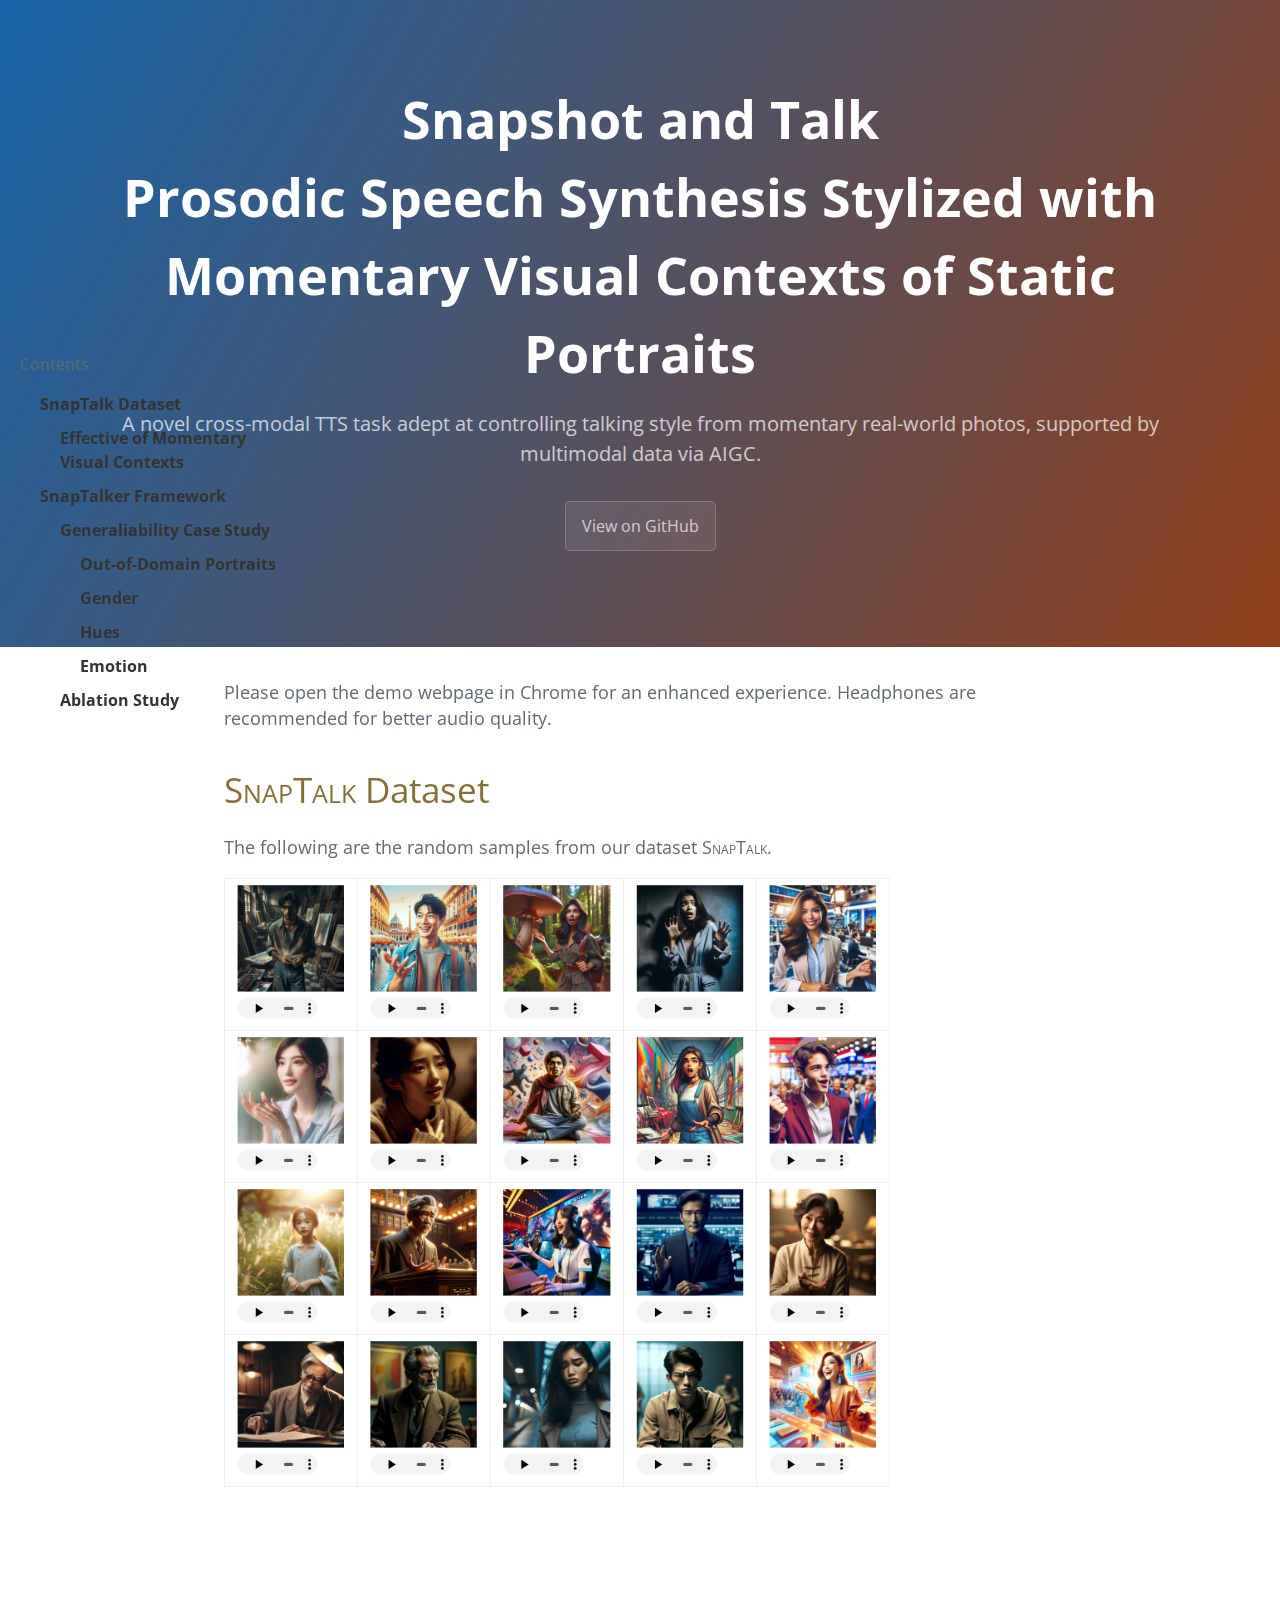
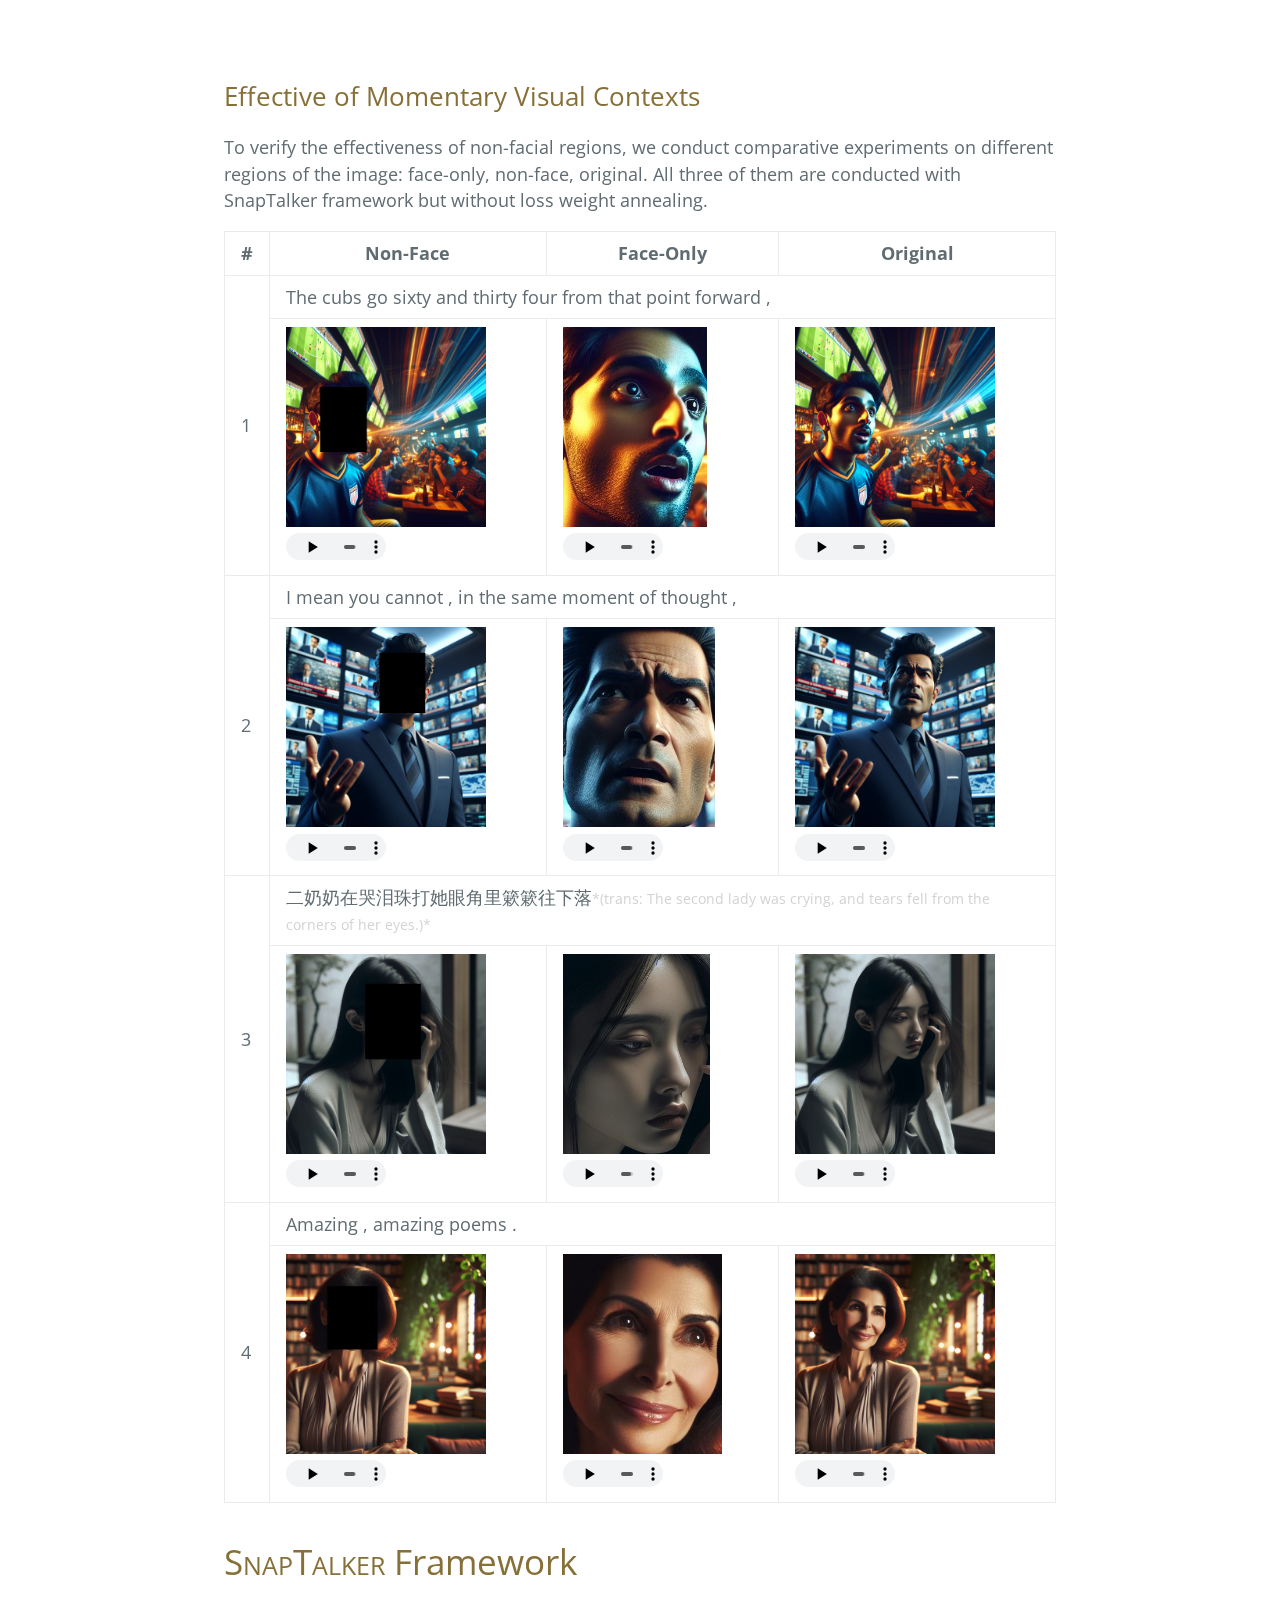
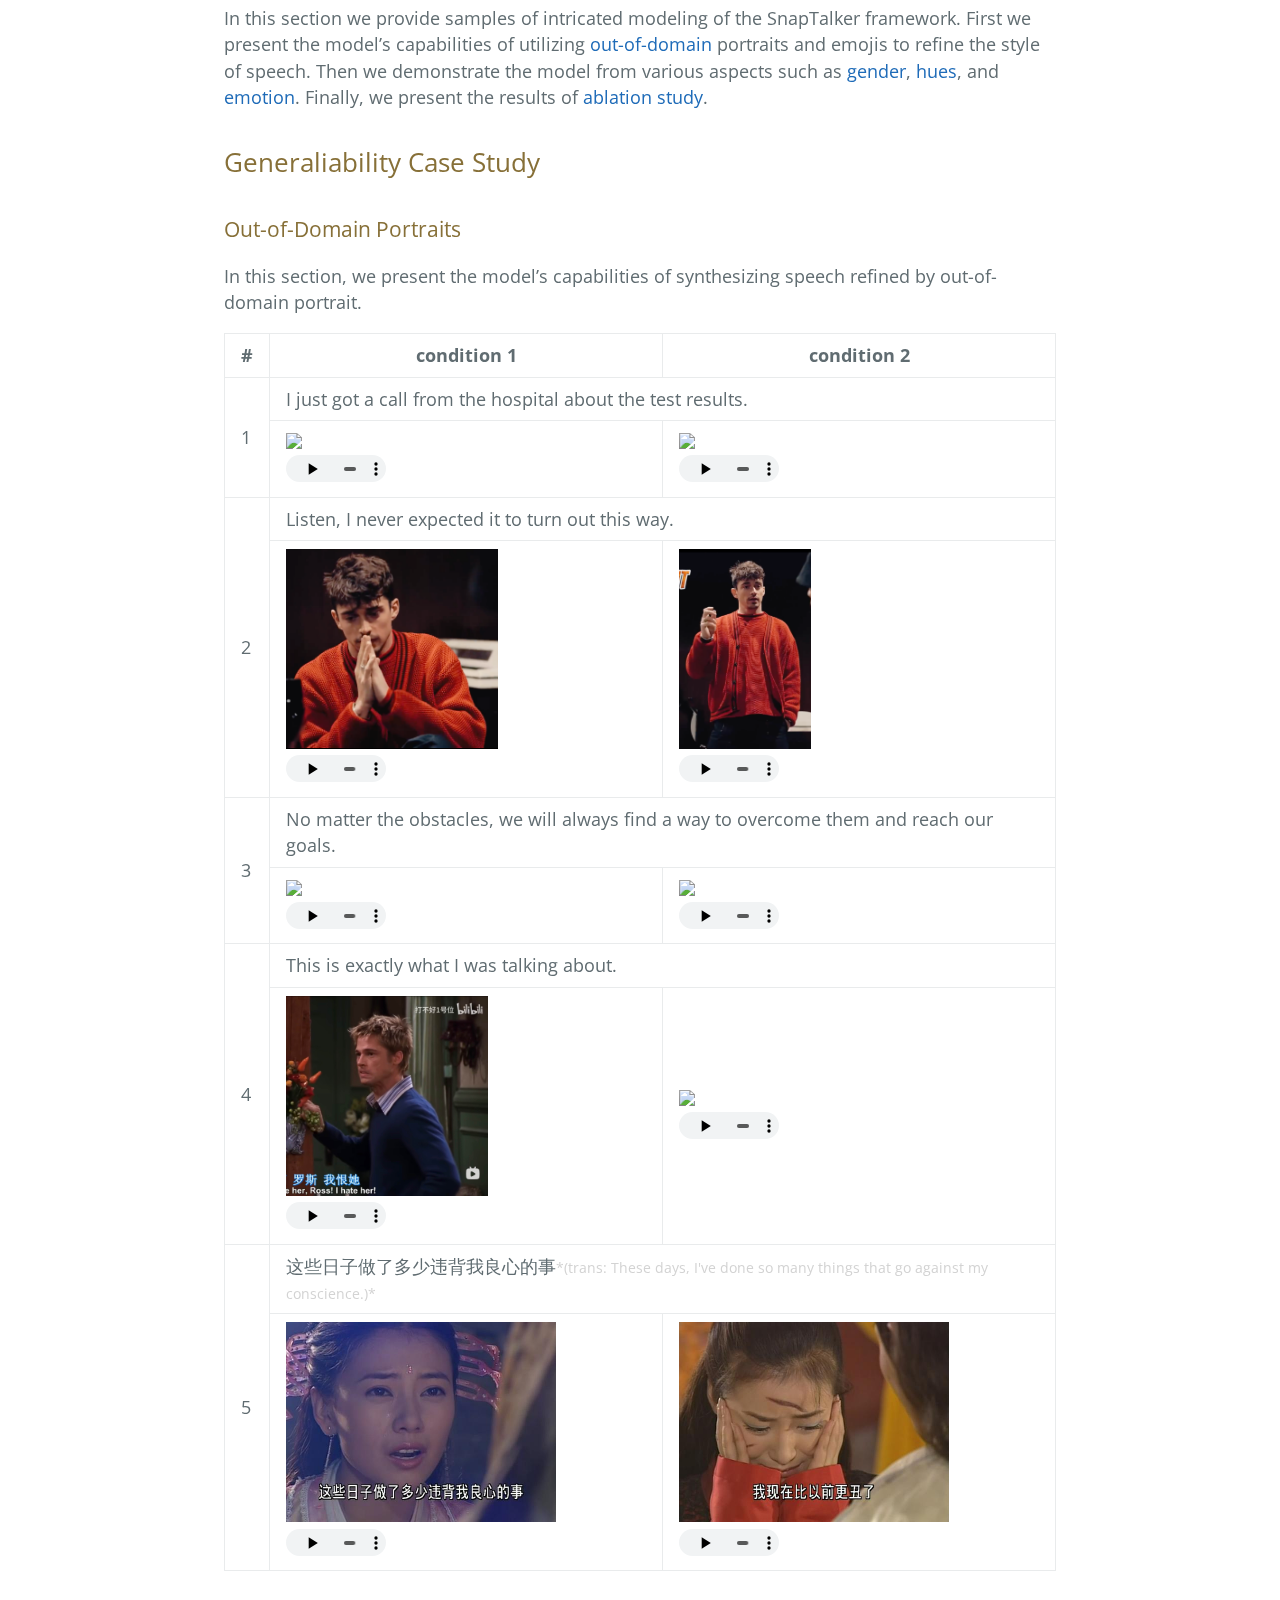
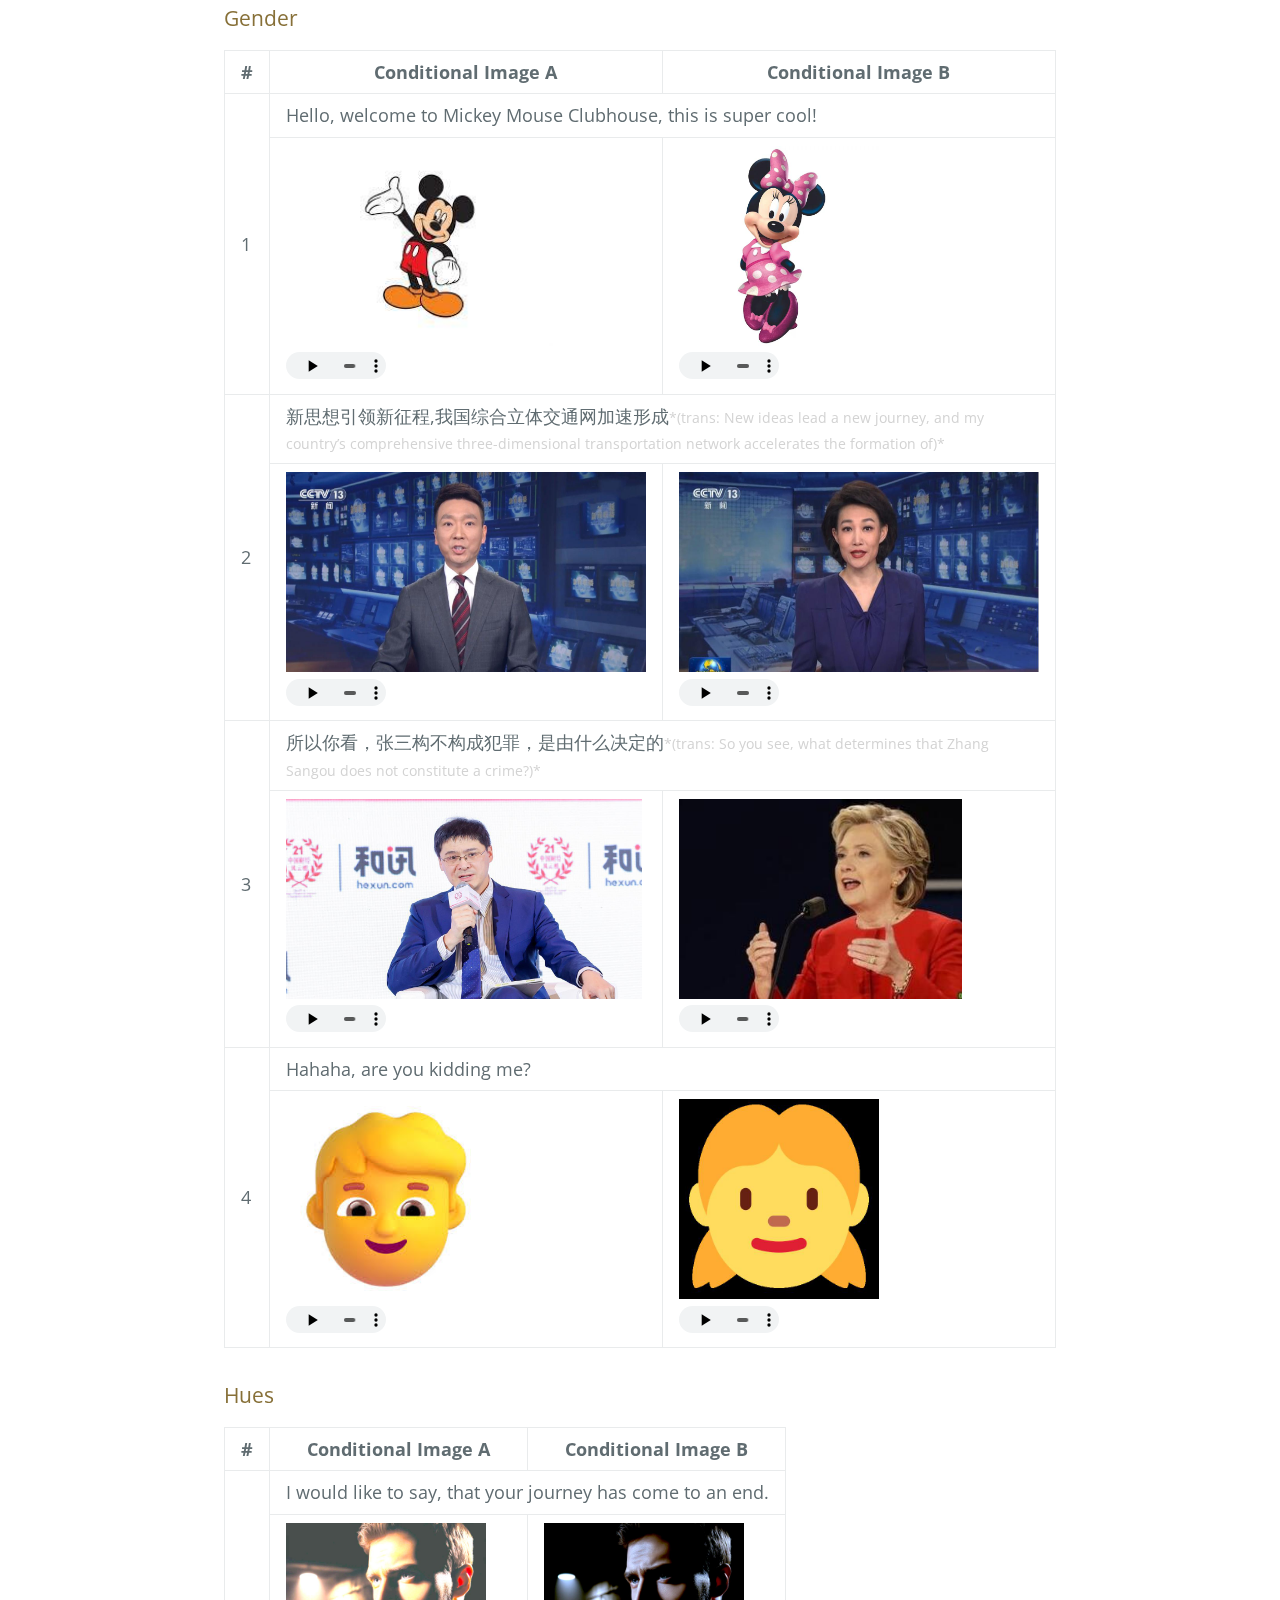
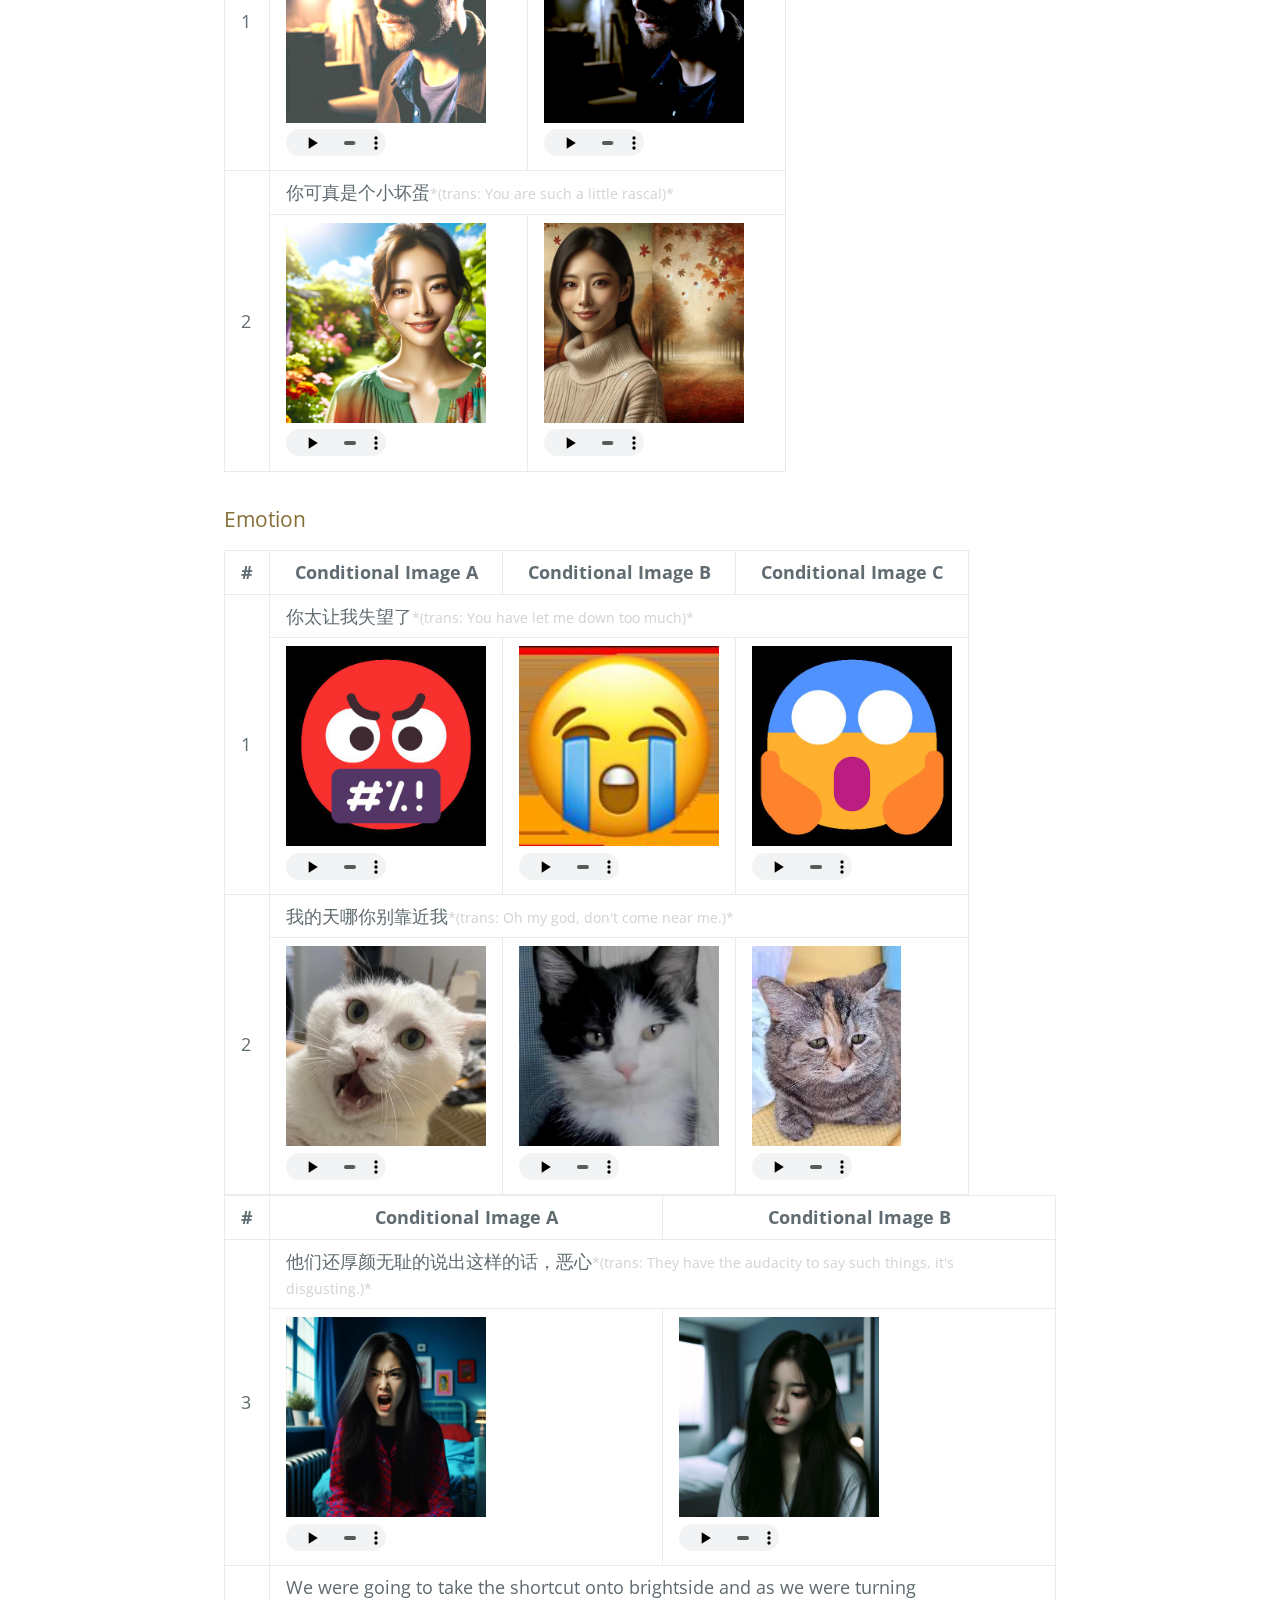
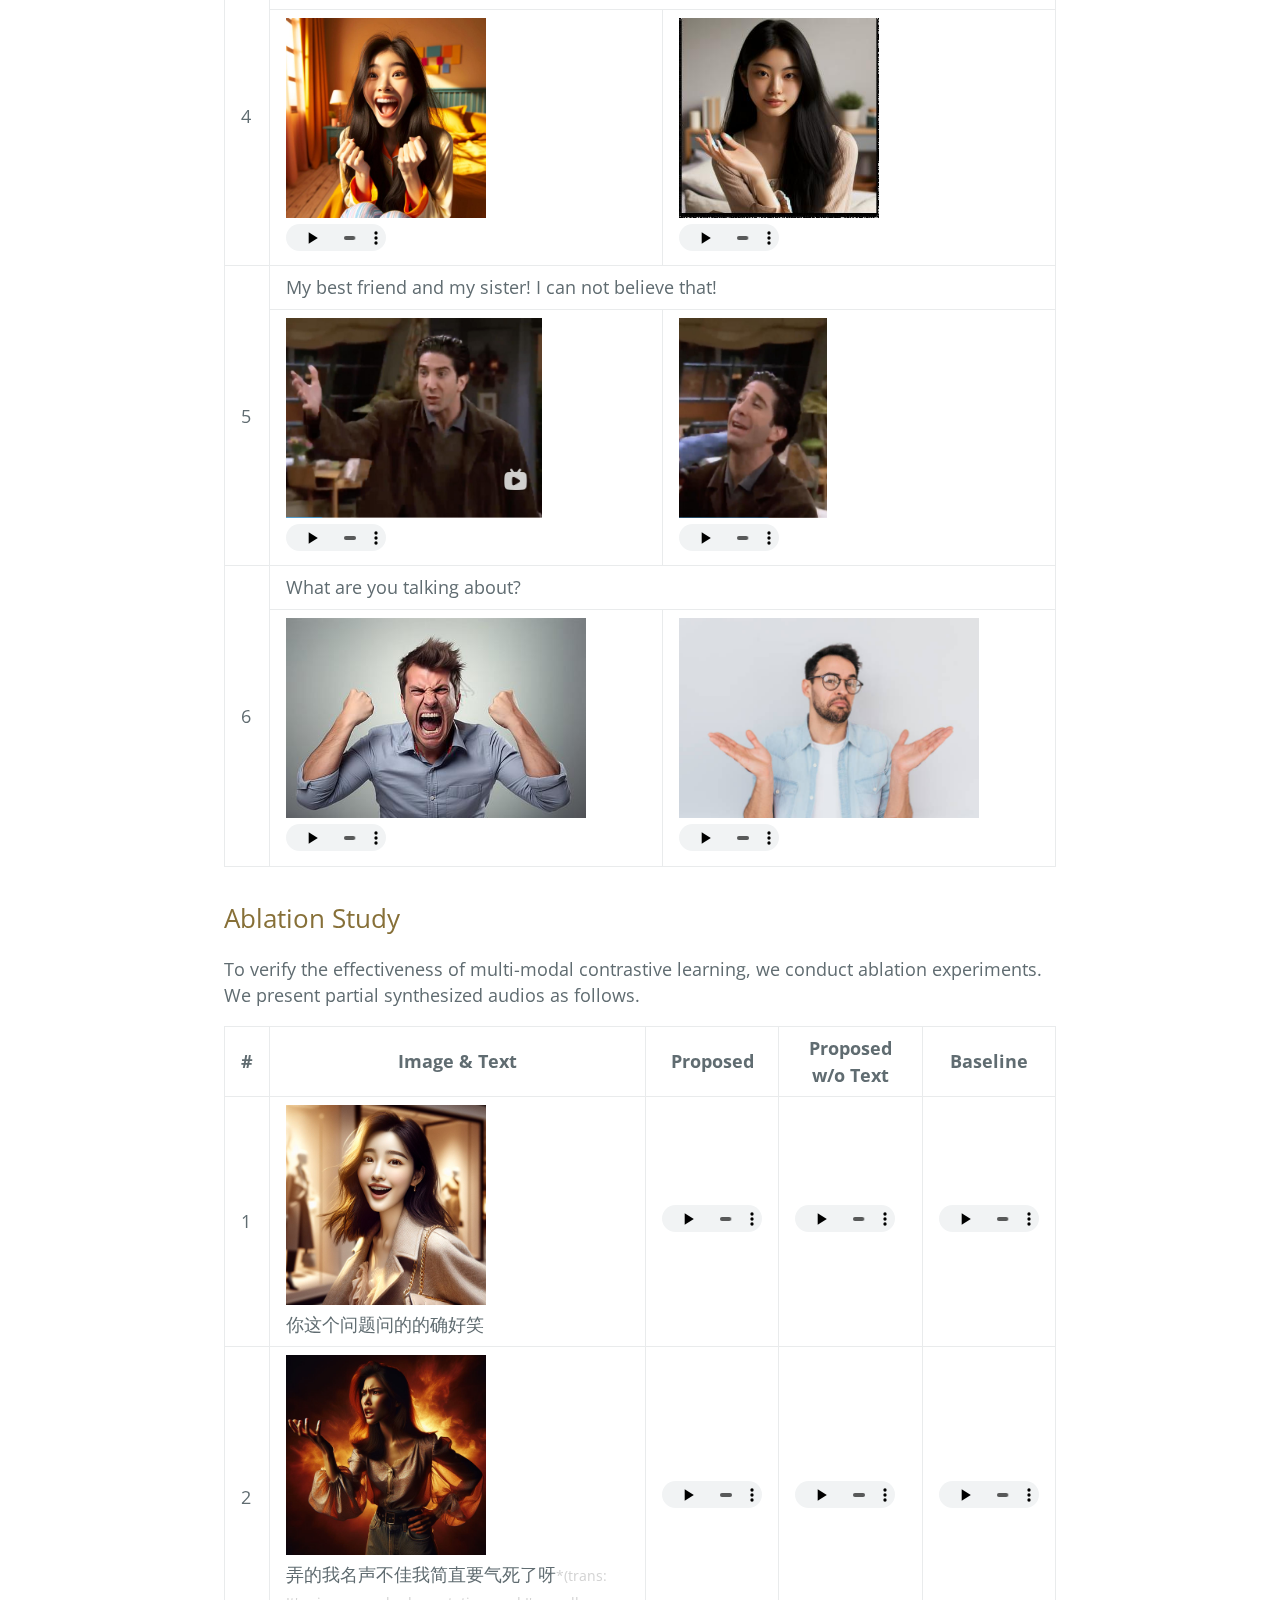
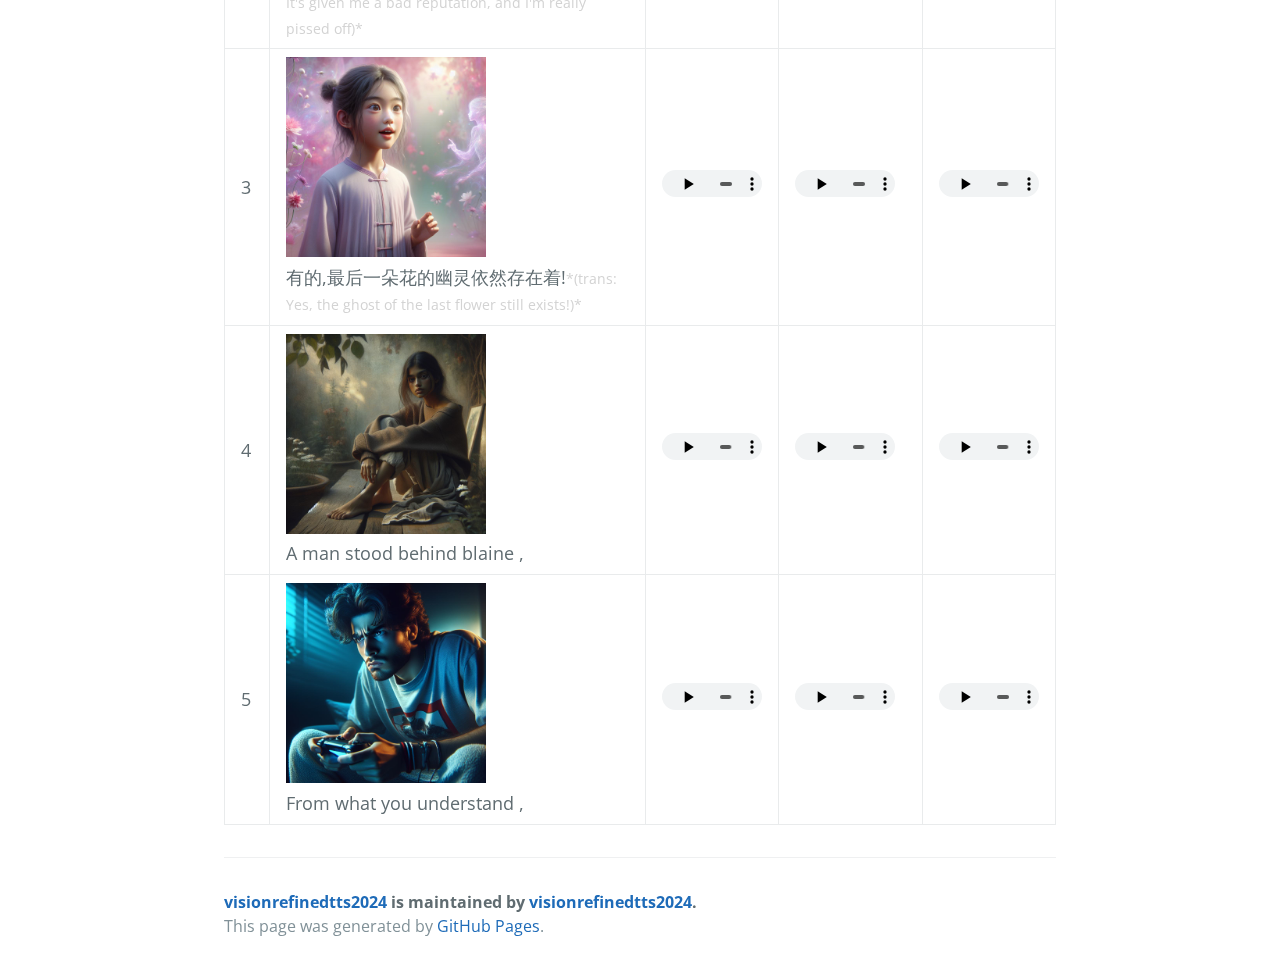
==== commit 7fc1a6c0: "update pages." ====
--- a/index.html
+++ b/index.html
@@ -300,7 +300,7 @@
   </tr>
 </table>
 
-<h1 id="snaptalker-framework"><a href="#snaptalker"></a><span style="font-variant: small-caps;">SnapTalker</span> framework</h1>
+<h1 id="snaptalker-framework"><a href="#snaptalker"></a><span style="font-variant: small-caps;">SnapTalker</span> Framework</h1>
 
 <p>In this section we provide samples of intricated modeling of the SnapTalker framework.
 First we present the model’s capabilities of utilizing <a href="#out-of-domain">out-of-domain</a> portraits and emojis to refine the style of speech.
@@ -452,7 +452,7 @@
   
   <tr>
     <td rowspan="2">4</td>
-    <td colspan="2">Hahahaha, are you kidding me?</td>
+    <td colspan="2">Hahaha, are you kidding me?</td>
   </tr>
   <tr>
     <td>
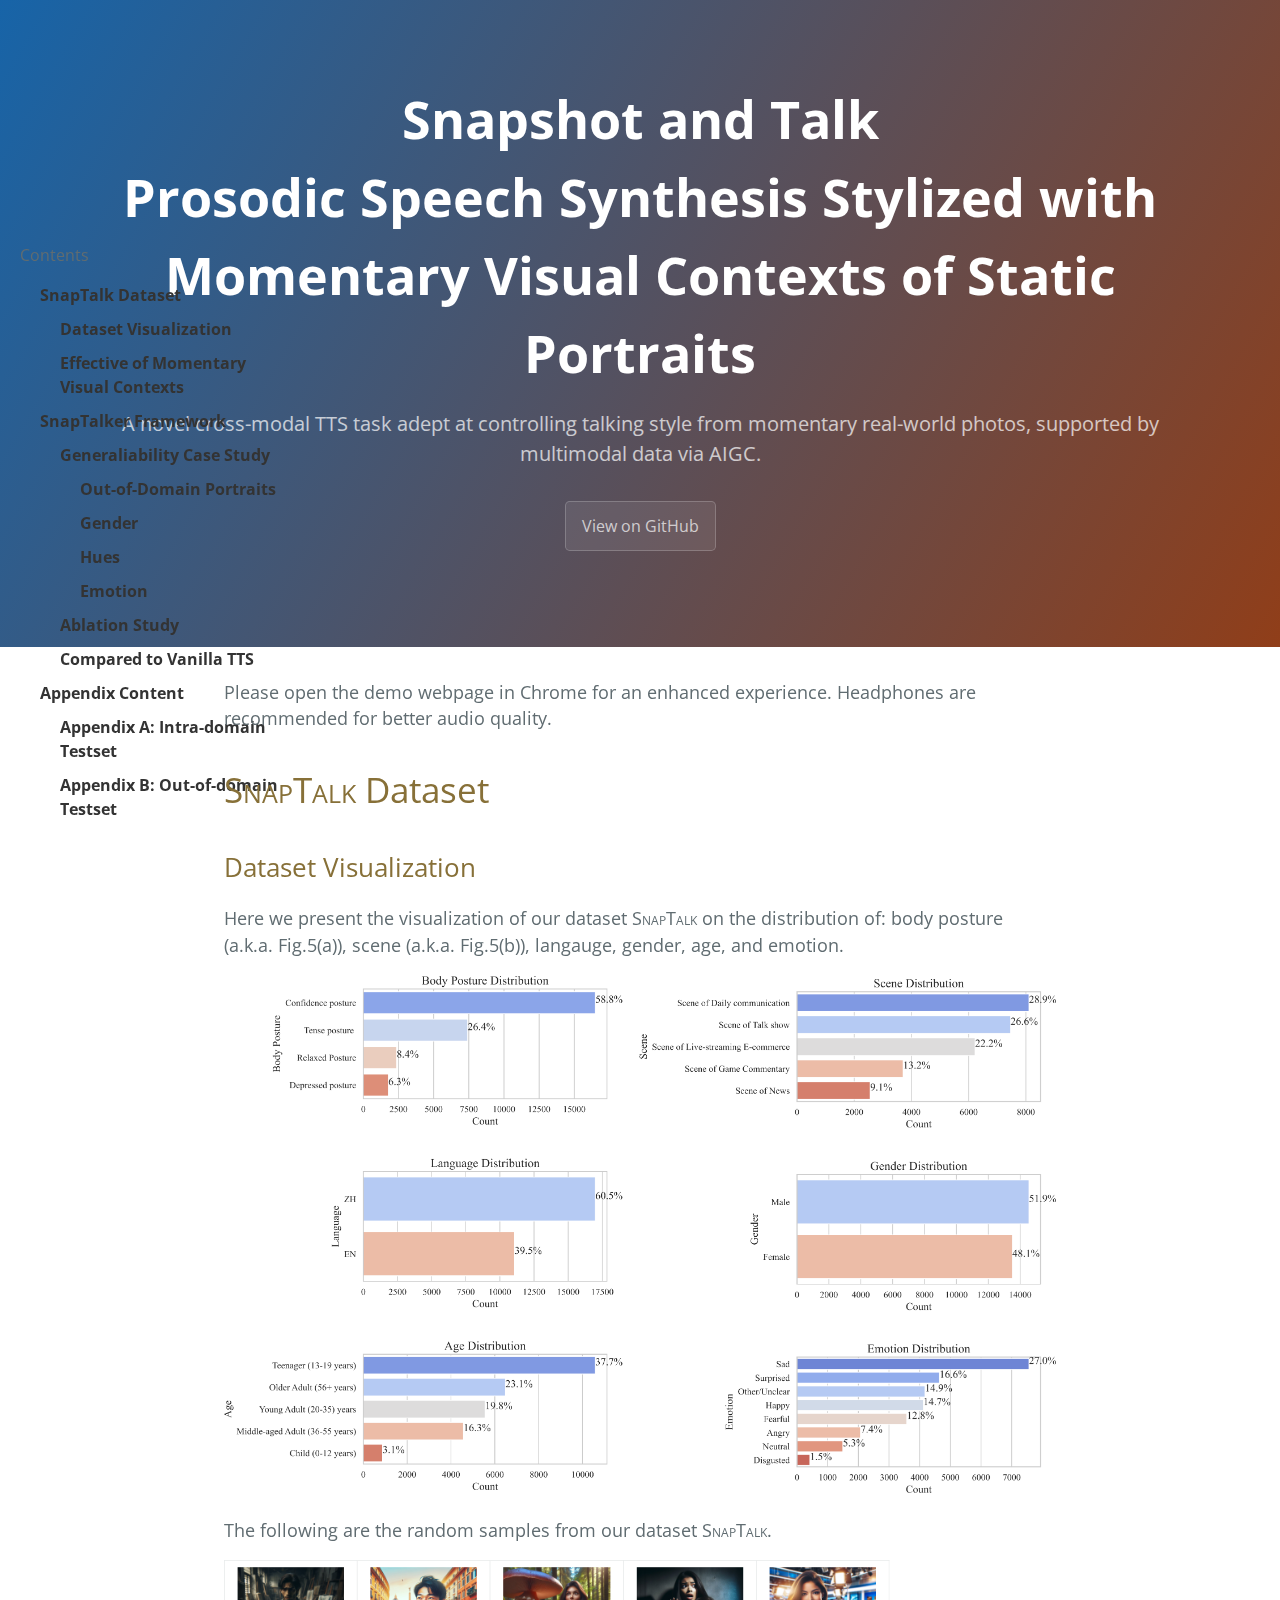
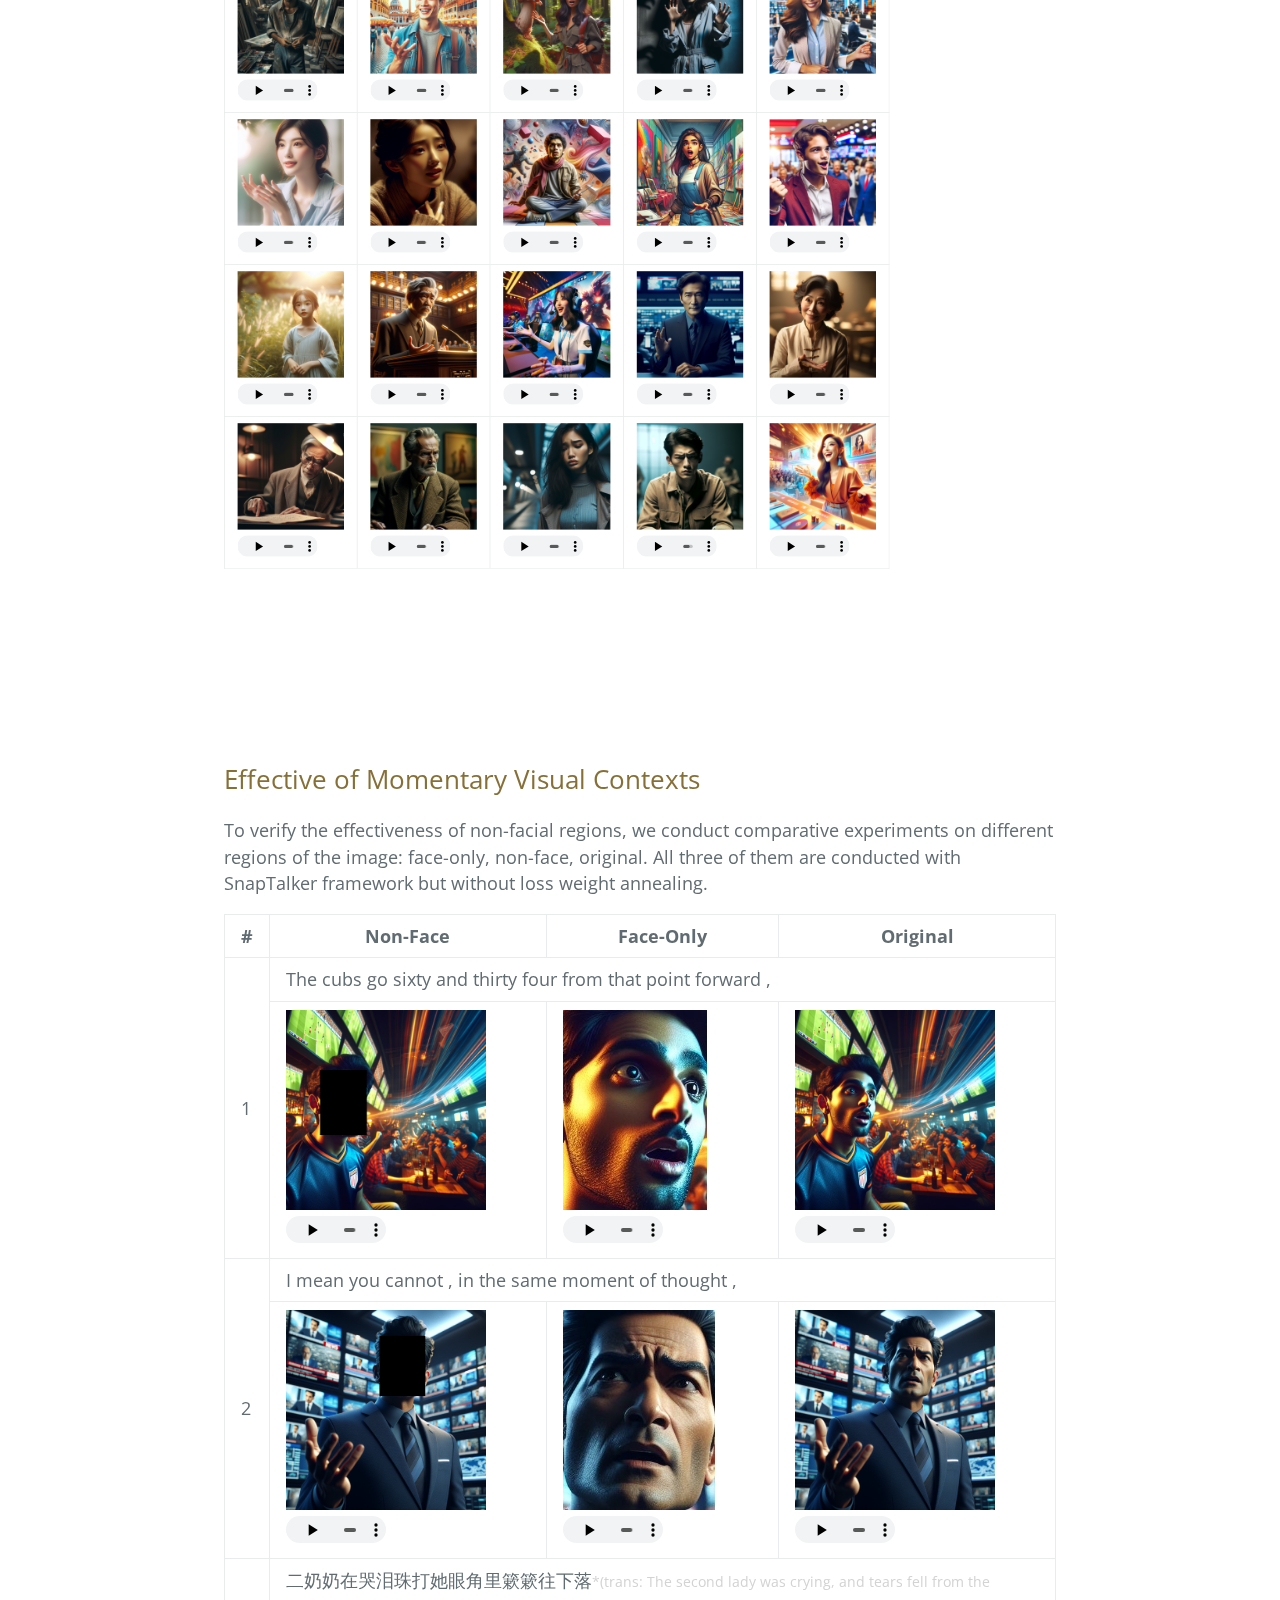
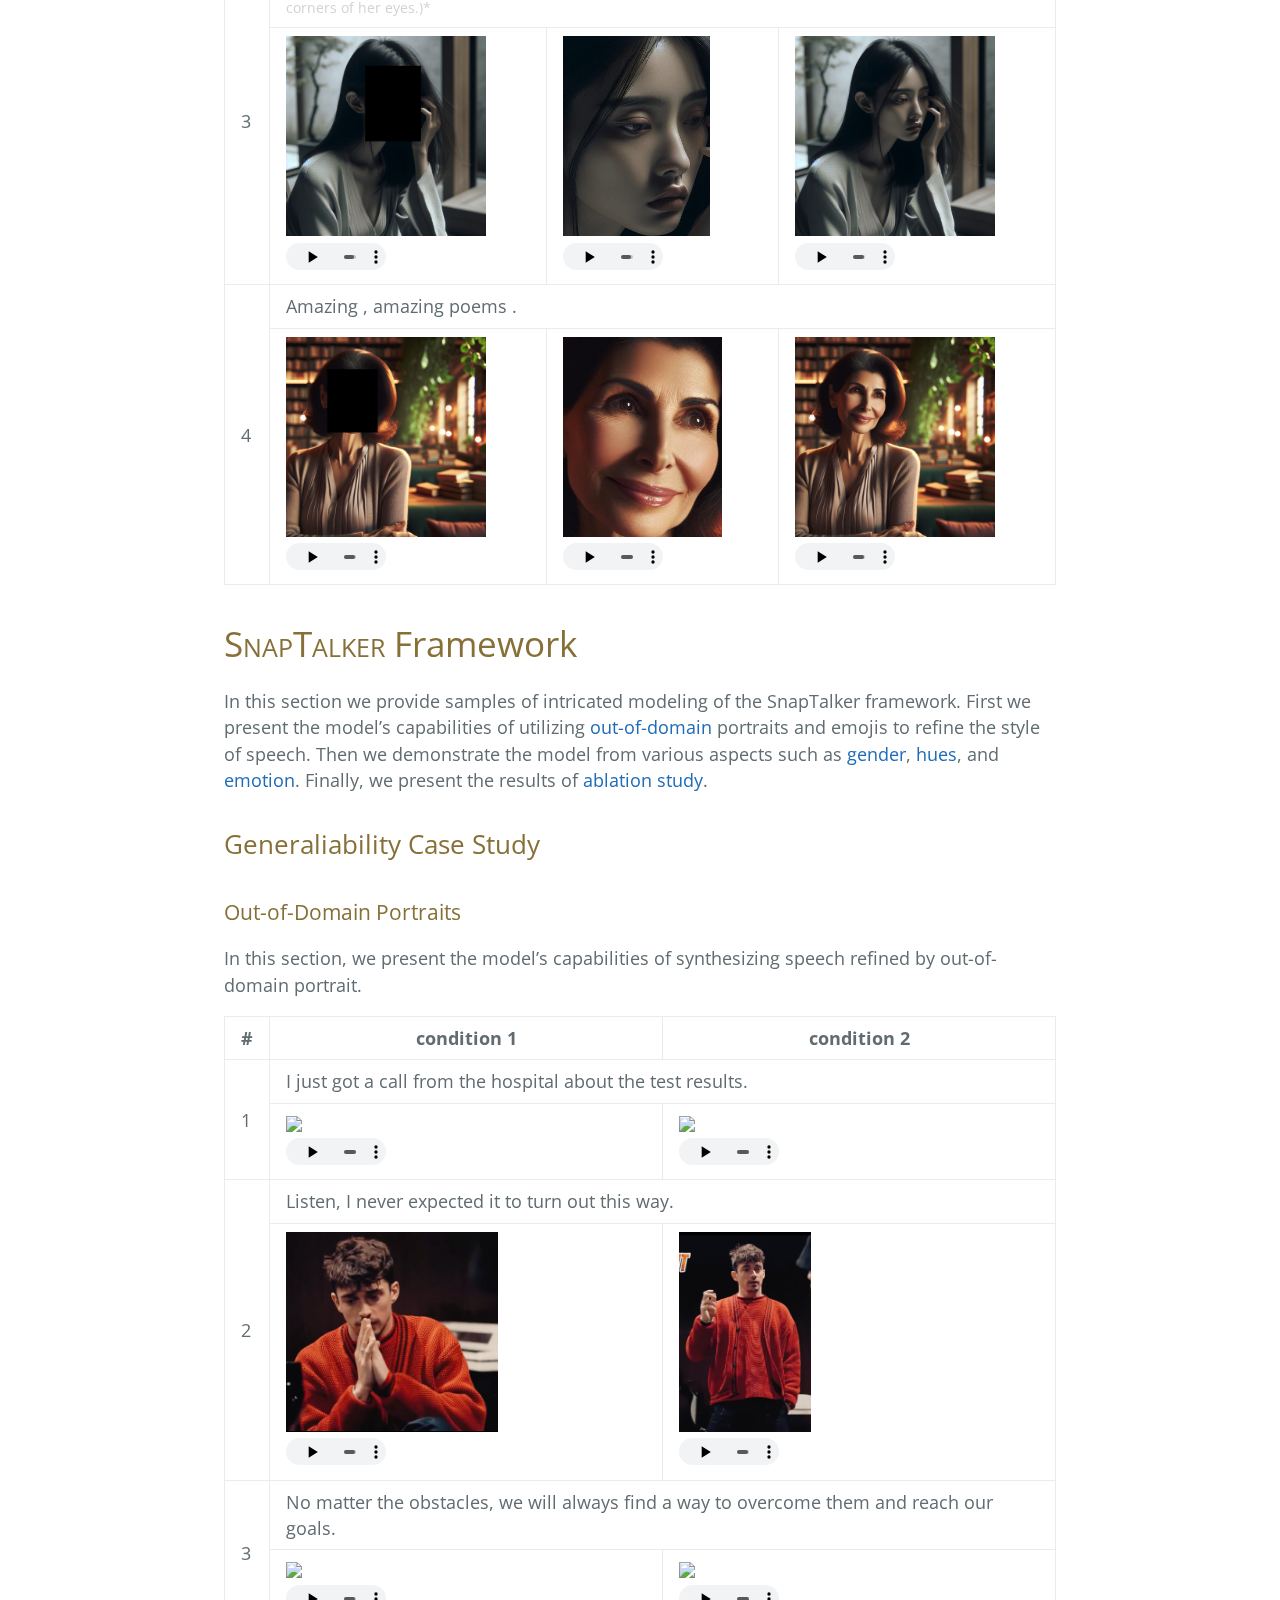
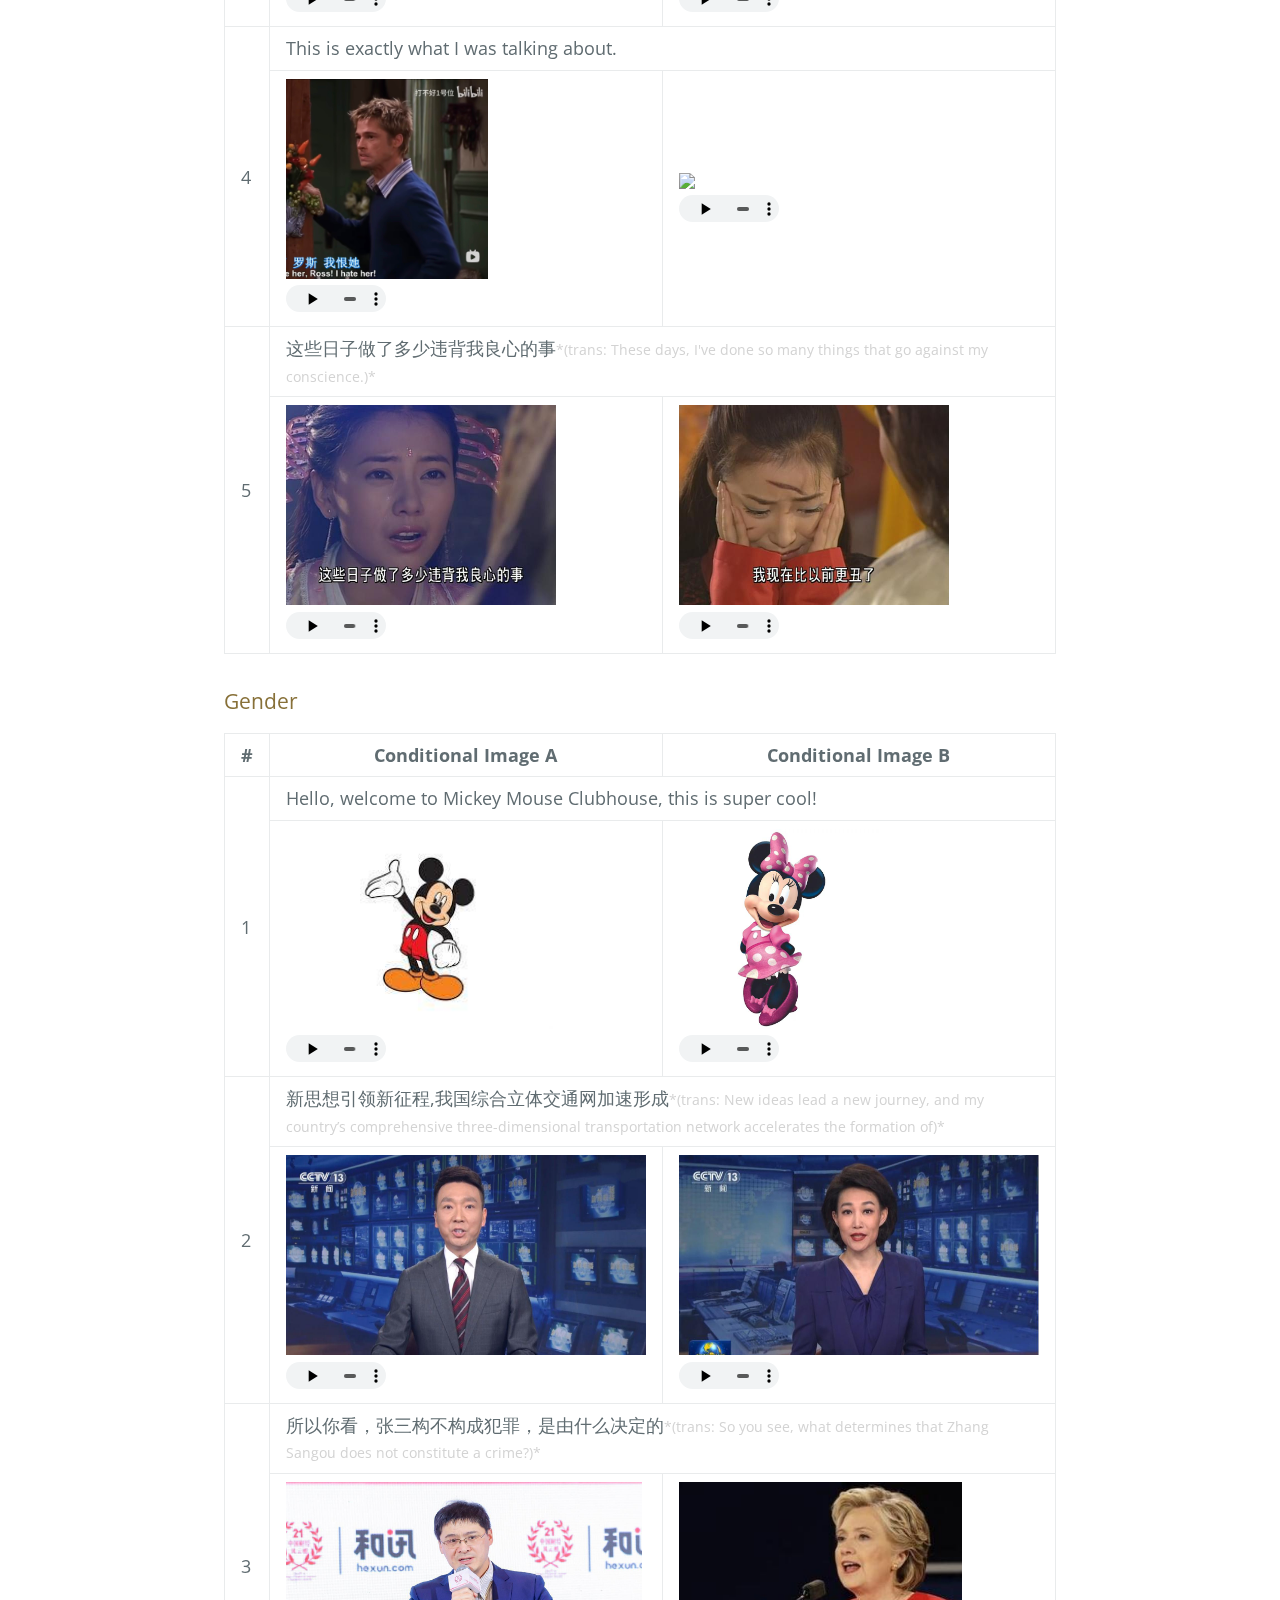
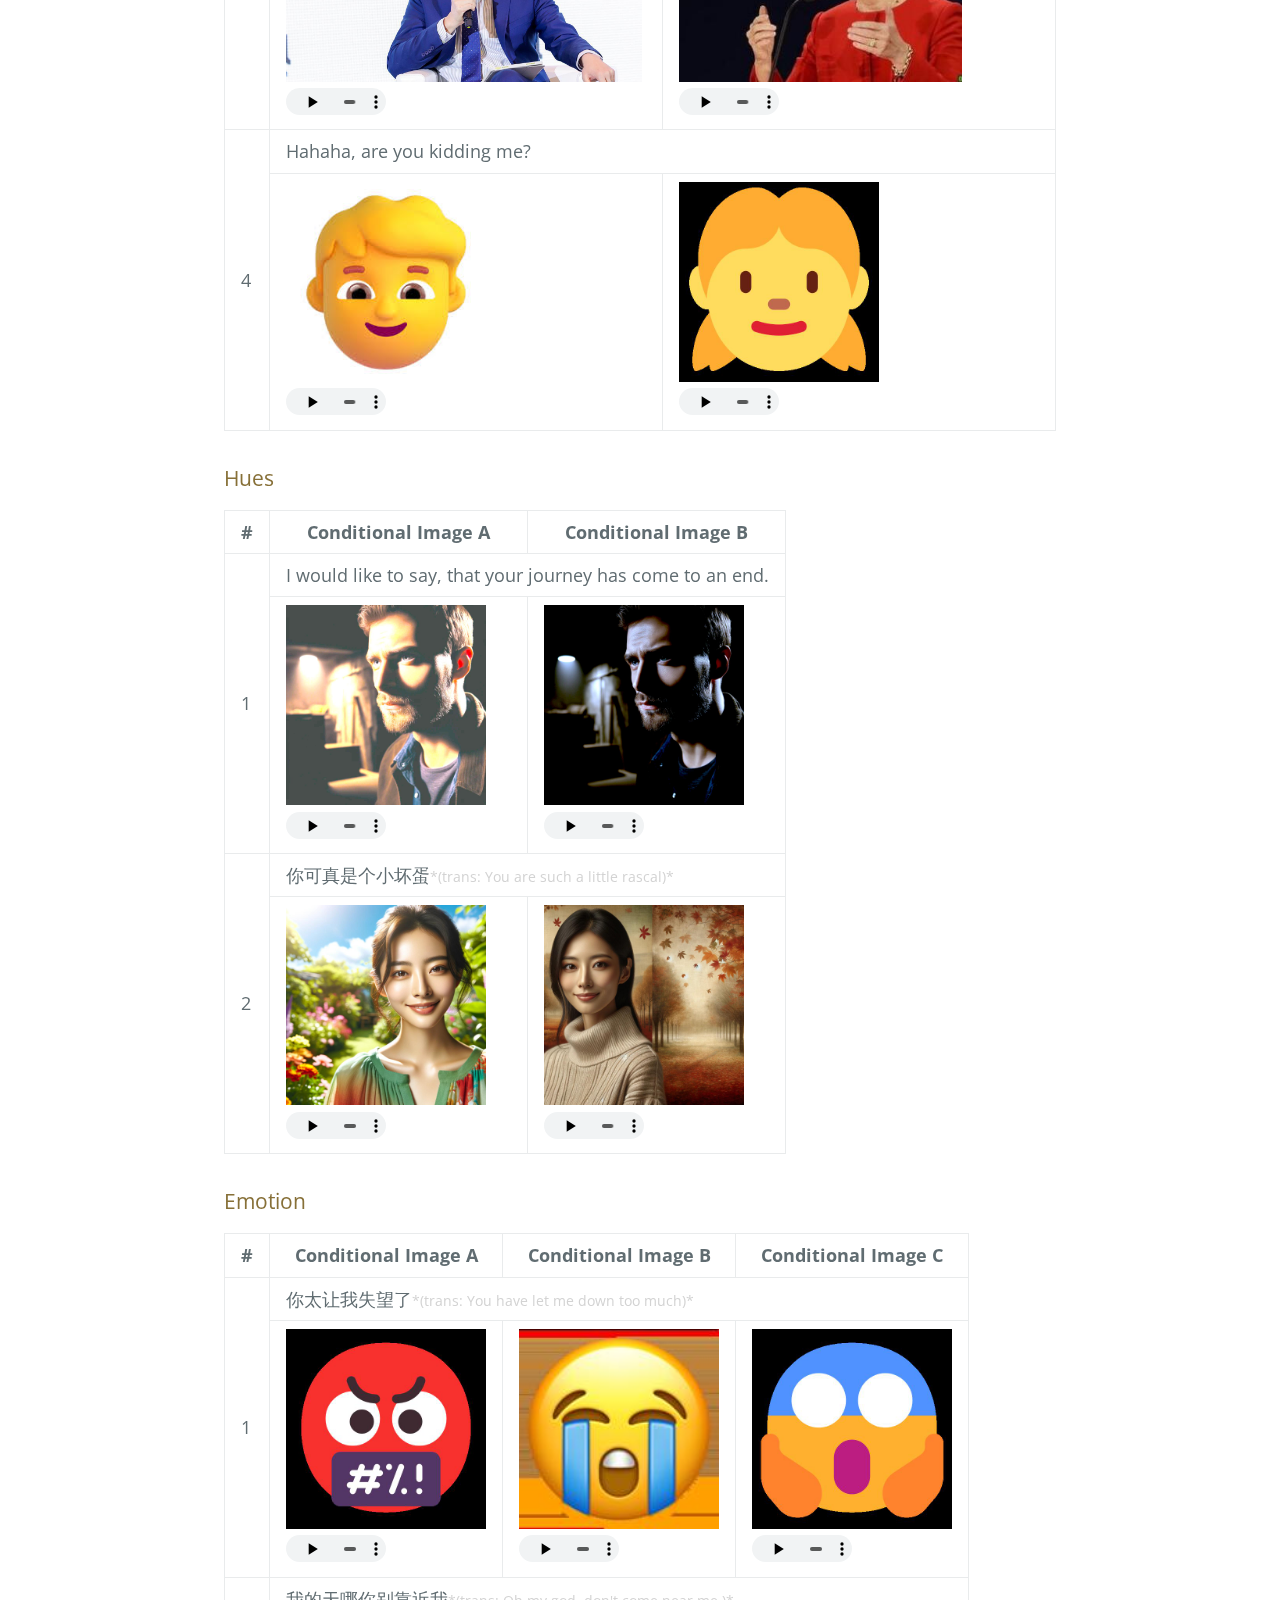
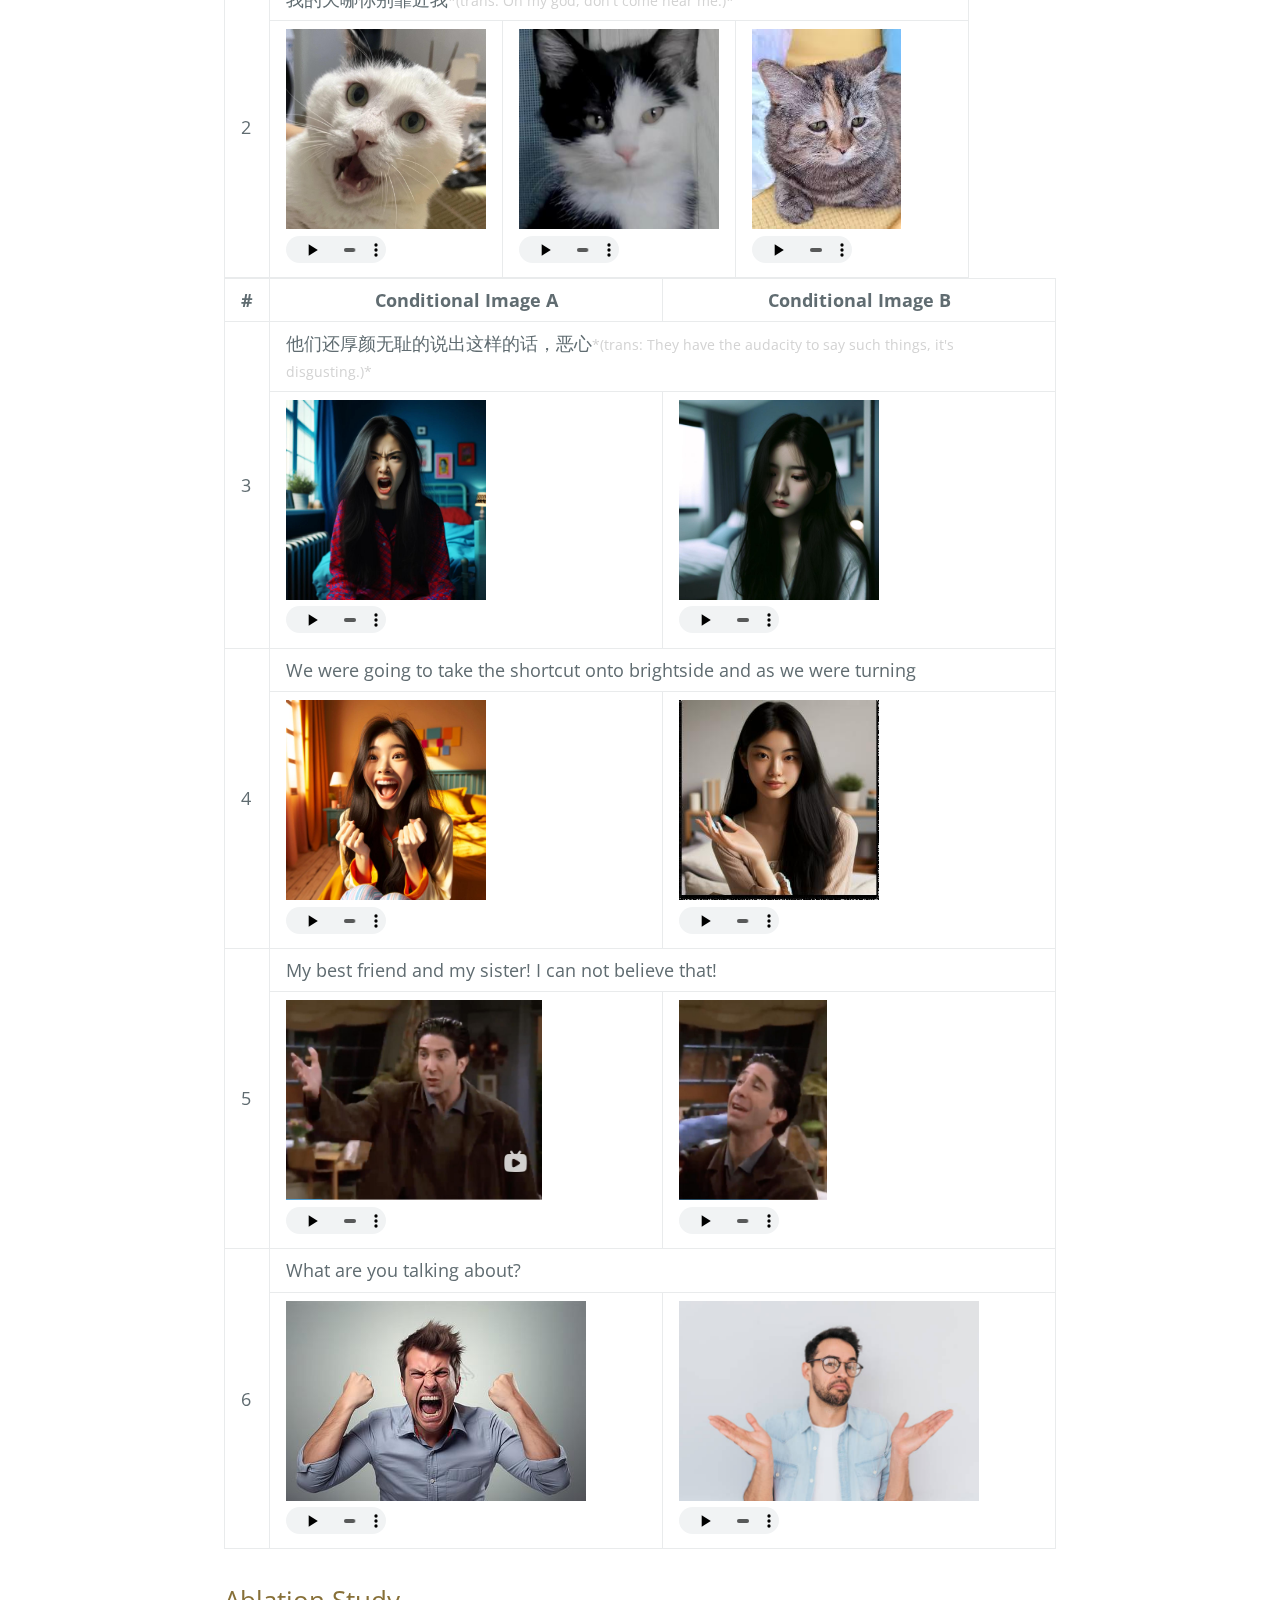
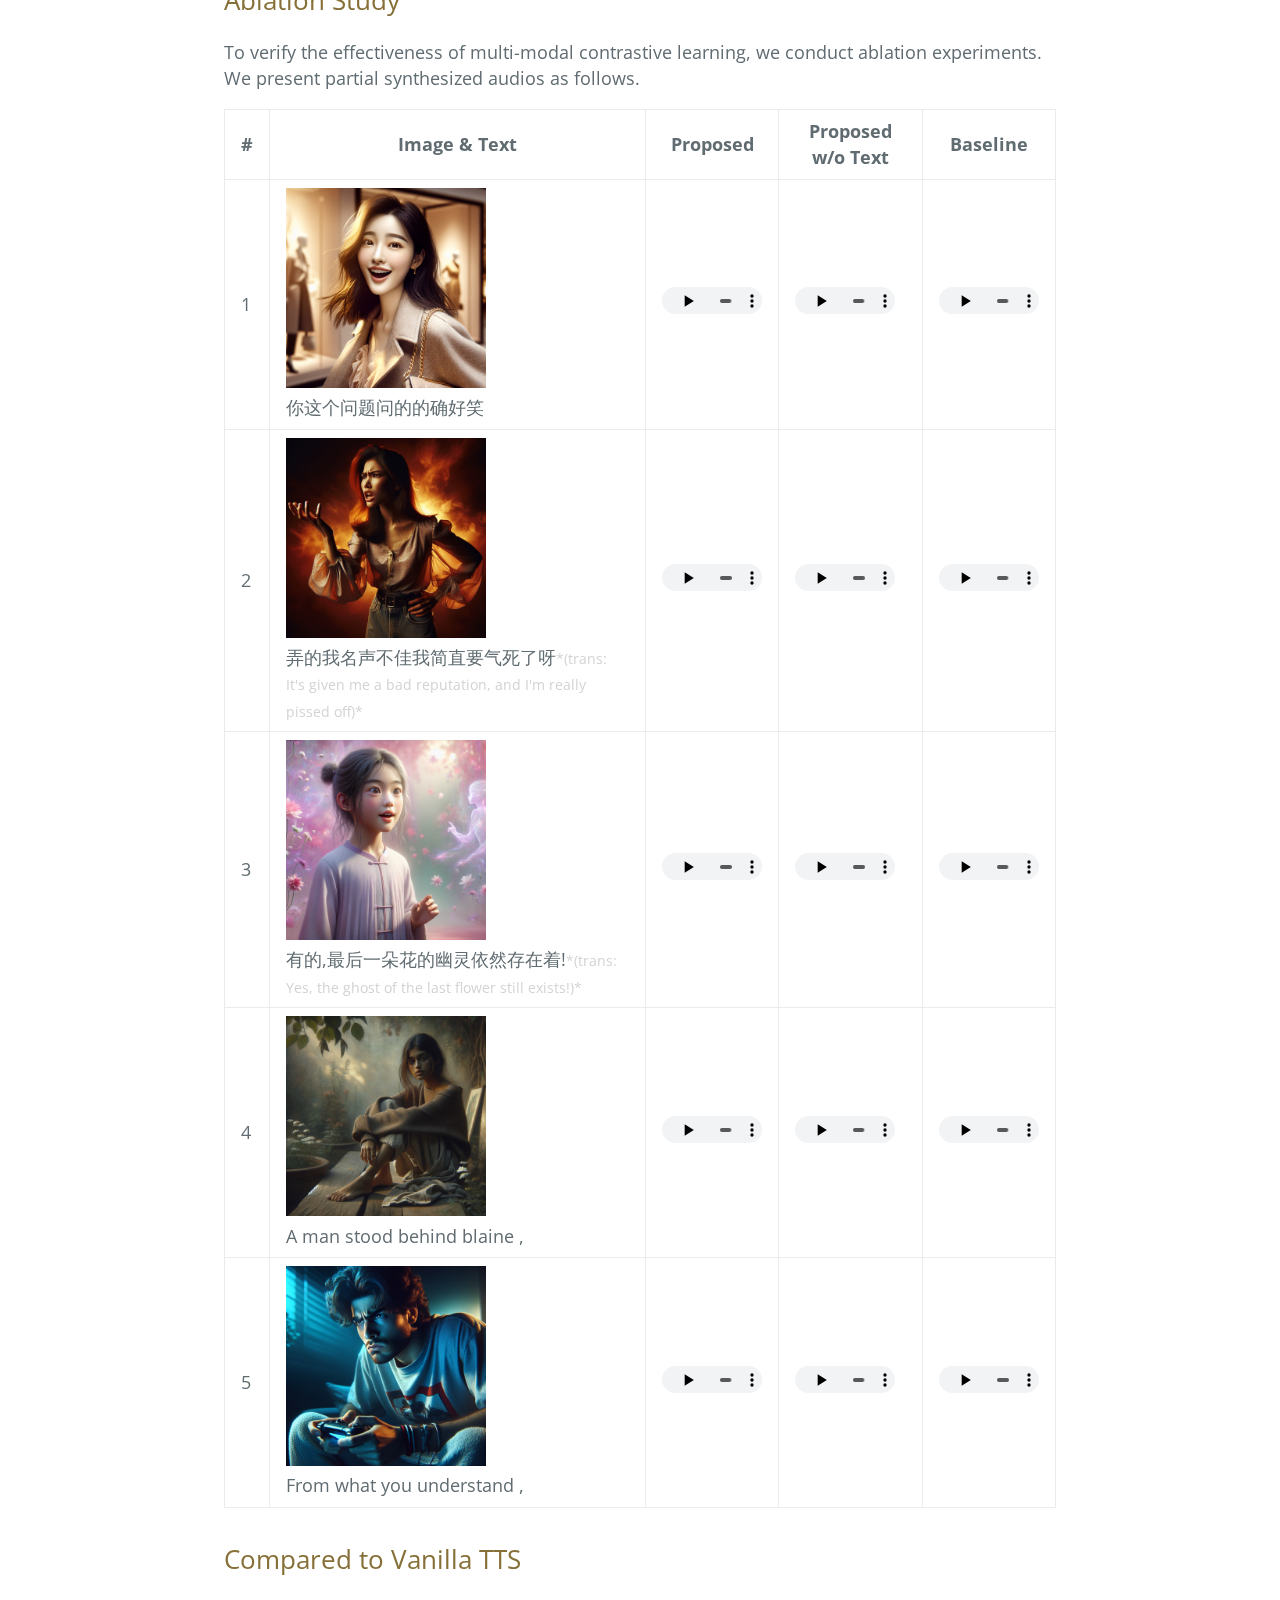
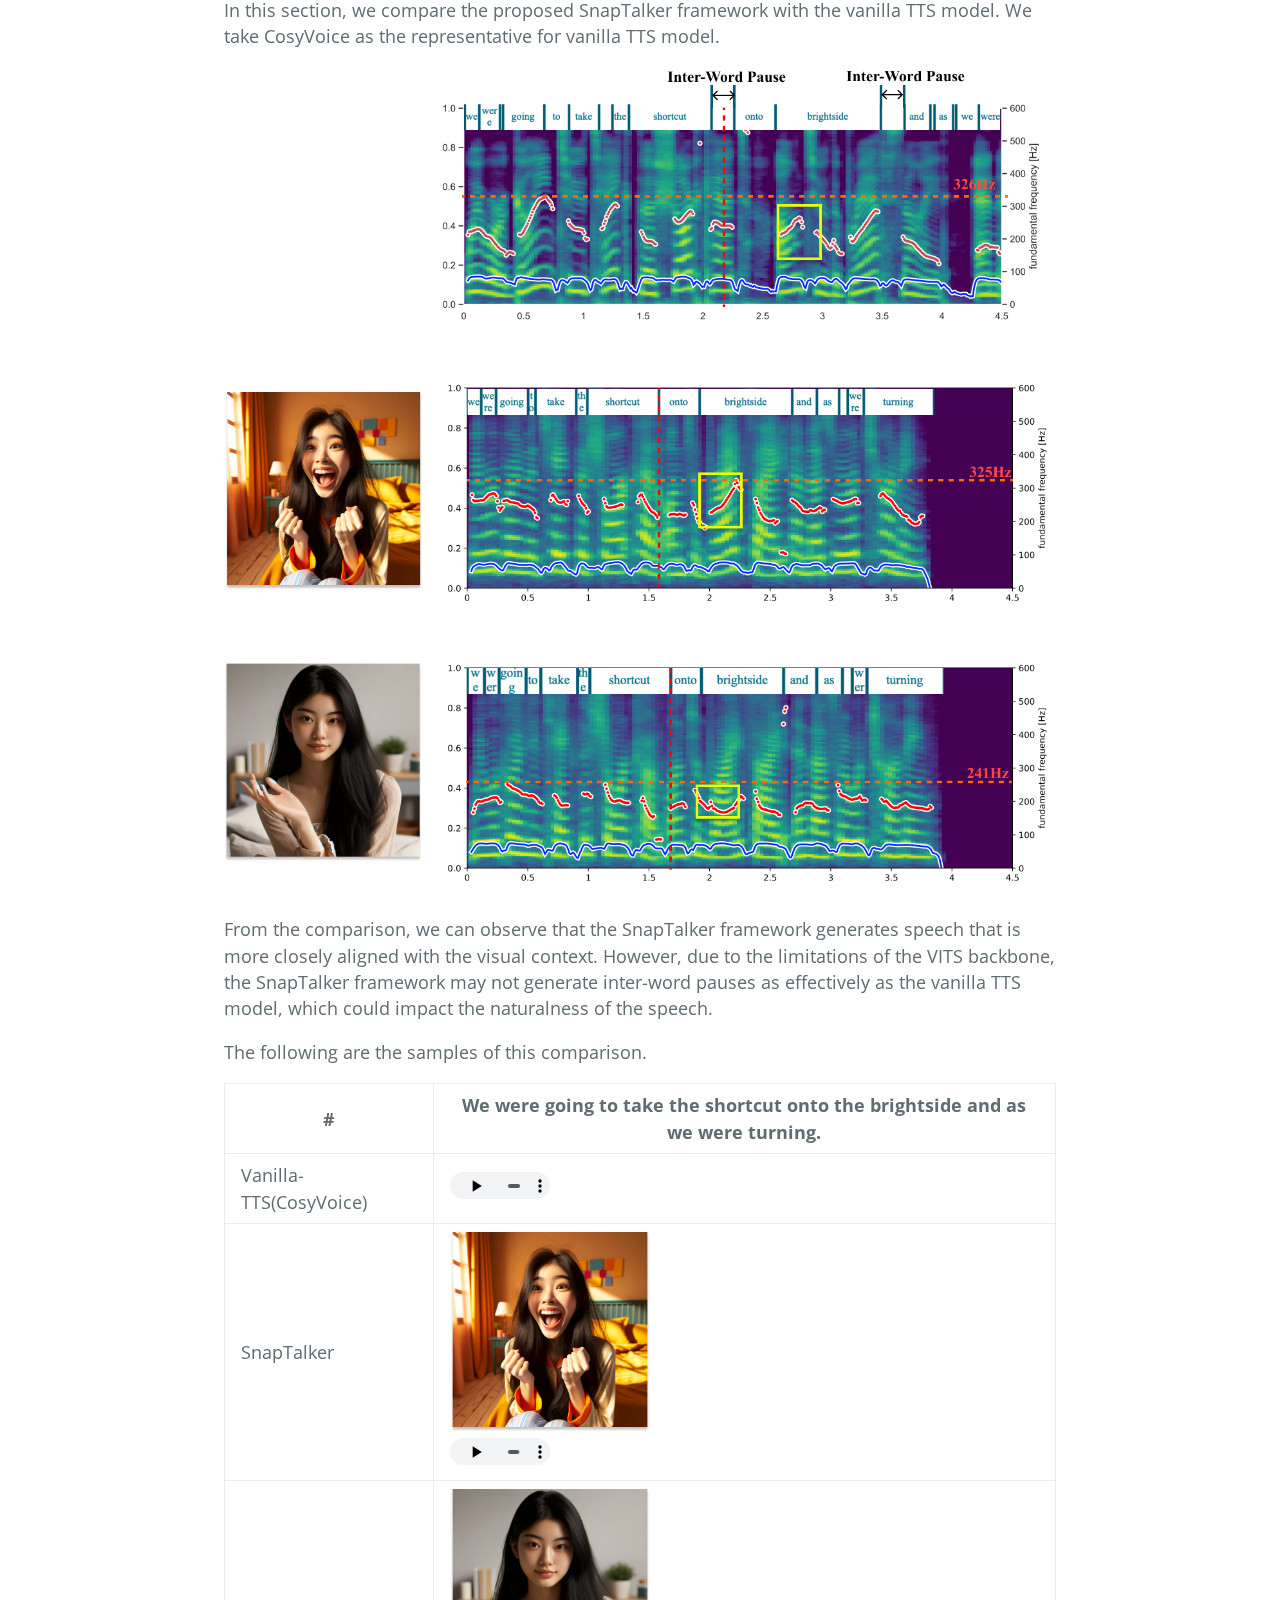
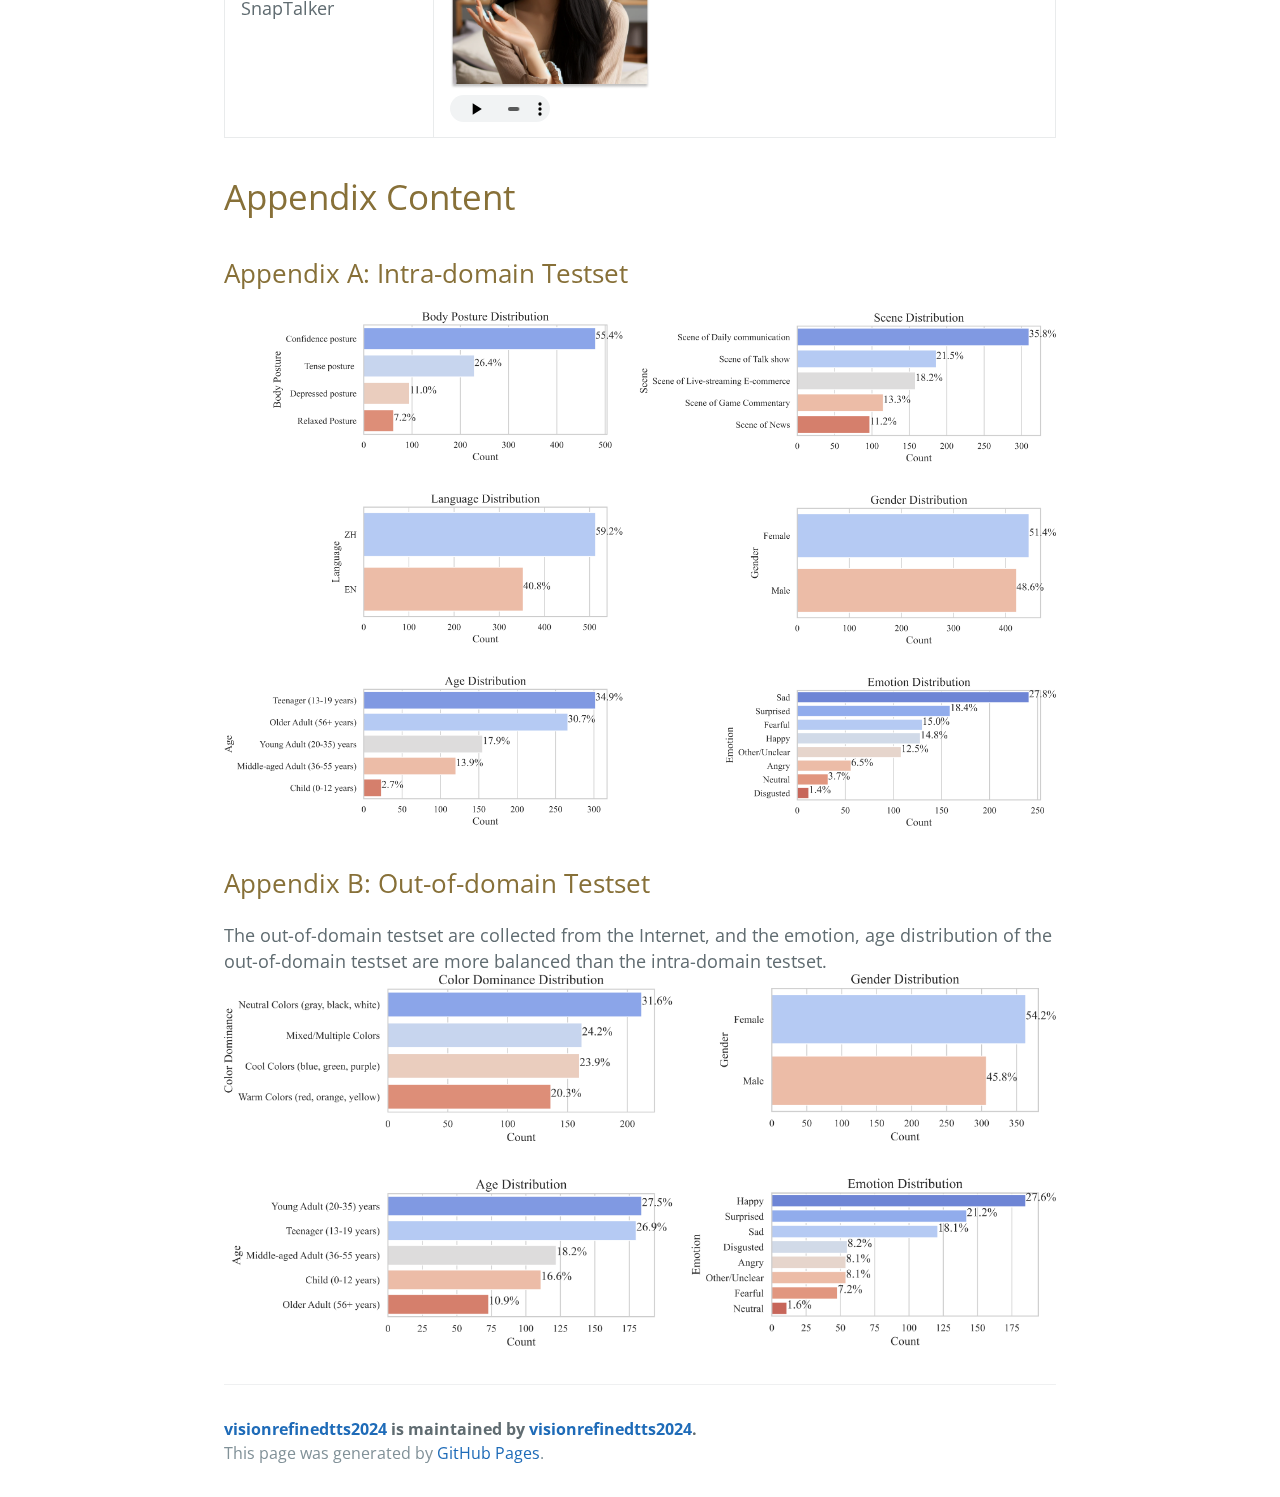
==== commit 67820bee: "update on rebuttal." ====
--- a/index.html
+++ b/index.html
@@ -66,6 +66,11 @@
 
 <h1 id="snaptalk-dataset"><a href="#snaptalk-dataset"></a><span style="font-variant: small-caps;">SnapTalk</span> Dataset</h1>
 
+<h2 id="-dataset-visualization"><a href="#dataset-visulization"></a> Dataset Visualization</h2>
+<p>Here we present the visualization of our dataset <span style="font-variant: small-caps;">SnapTalk</span> on the distribution of: body posture (a.k.a. Fig.5(a)), scene (a.k.a. Fig.5(b)), langauge, gender, age, and emotion.</p>
+
+<p><img src="./assets/dataset_vis/dataset-visualization.png" /></p>
+
 <p>The following are the random samples from our dataset <span style="font-variant: small-caps;">SnapTalk</span>.</p>
 
 <div class="table-container">
@@ -697,6 +702,55 @@
   </tr>
 </table>
 
+<h2 id="-compared-to-vanilla-tts"><a href="#Compared to Vanilla TTS"></a> Compared to Vanilla TTS</h2>
+
+<p>In this section, we compare the proposed SnapTalker framework with the vanilla TTS model. We take CosyVoice as the representative for vanilla TTS model.</p>
+
+<p><img src="./assets/case_study/vanilla-TTS/case_vanilla.png" alt="" /></p>
+
+<p>From the comparison, we can observe that the SnapTalker framework generates speech that is more closely aligned with the visual context. However, due to the limitations of the VITS backbone, the SnapTalker framework may not generate inter-word pauses as effectively as the vanilla TTS model, which could impact the naturalness of the speech.</p>
+
+<p>The following are the samples of this comparison.</p>
+<table>
+  <tr>
+    <th>#</th>
+    <th>We were going to take the shortcut onto the brightside and as we were turning.</th>
+  </tr>
+
+  <tr>
+    <td>Vanilla-TTS(CosyVoice)</td>
+    <td>
+      <audio controls=""><source src="./assets/case_study/vanilla-TTS/EN-vanilla.wav" type="audio/mpeg" /></audio>
+    </td>
+  </tr>
+
+  <tr>
+    <td>SnapTalker</td>
+    <td>
+      <img src="./assets/case_study/vanilla-TTS/joy.png" style="height:200px; width:auto;" />
+      <br />
+      <audio controls=""><source src="./assets/case_study/vanilla-TTS/joy.wav" type="audio/mpeg" /></audio>
+    </td>
+  </tr>
+  
+  <tr>
+    <td>SnapTalker</td>
+    <td>
+      <img src="./assets/case_study/vanilla-TTS/neutral.png" style="height:200px; width:auto;" />
+      <br />
+      <audio controls=""><source src="./assets/case_study/vanilla-TTS/neutral.wav" type="audio/mpeg" /></audio>
+    </td>
+  </tr>
+</table>
+
+<h1 id="-appendix-content"><a href="#appendix"></a> Appendix Content</h1>
+
+<h2 id="-appendix-a-intra-domain-testset"><a href="#appendix-1"></a> Appendix A: Intra-domain Testset</h2>
+<p><img src="./assets/dataset_vis/testset-visualization.png" alt="" /></p>
+
+<h2 id="-appendix-b-out-of-domain-testset"><a href="#appendix-2"></a> Appendix B: Out-of-domain Testset</h2>
+<p>The out-of-domain testset are collected from the Internet, and the emotion, age distribution of the out-of-domain testset are more balanced than the intra-domain testset.
+<img src="./assets/dataset_vis/out-of-domain-visualization.png" alt="" /></p>
 
 
       <footer class="site-footer">
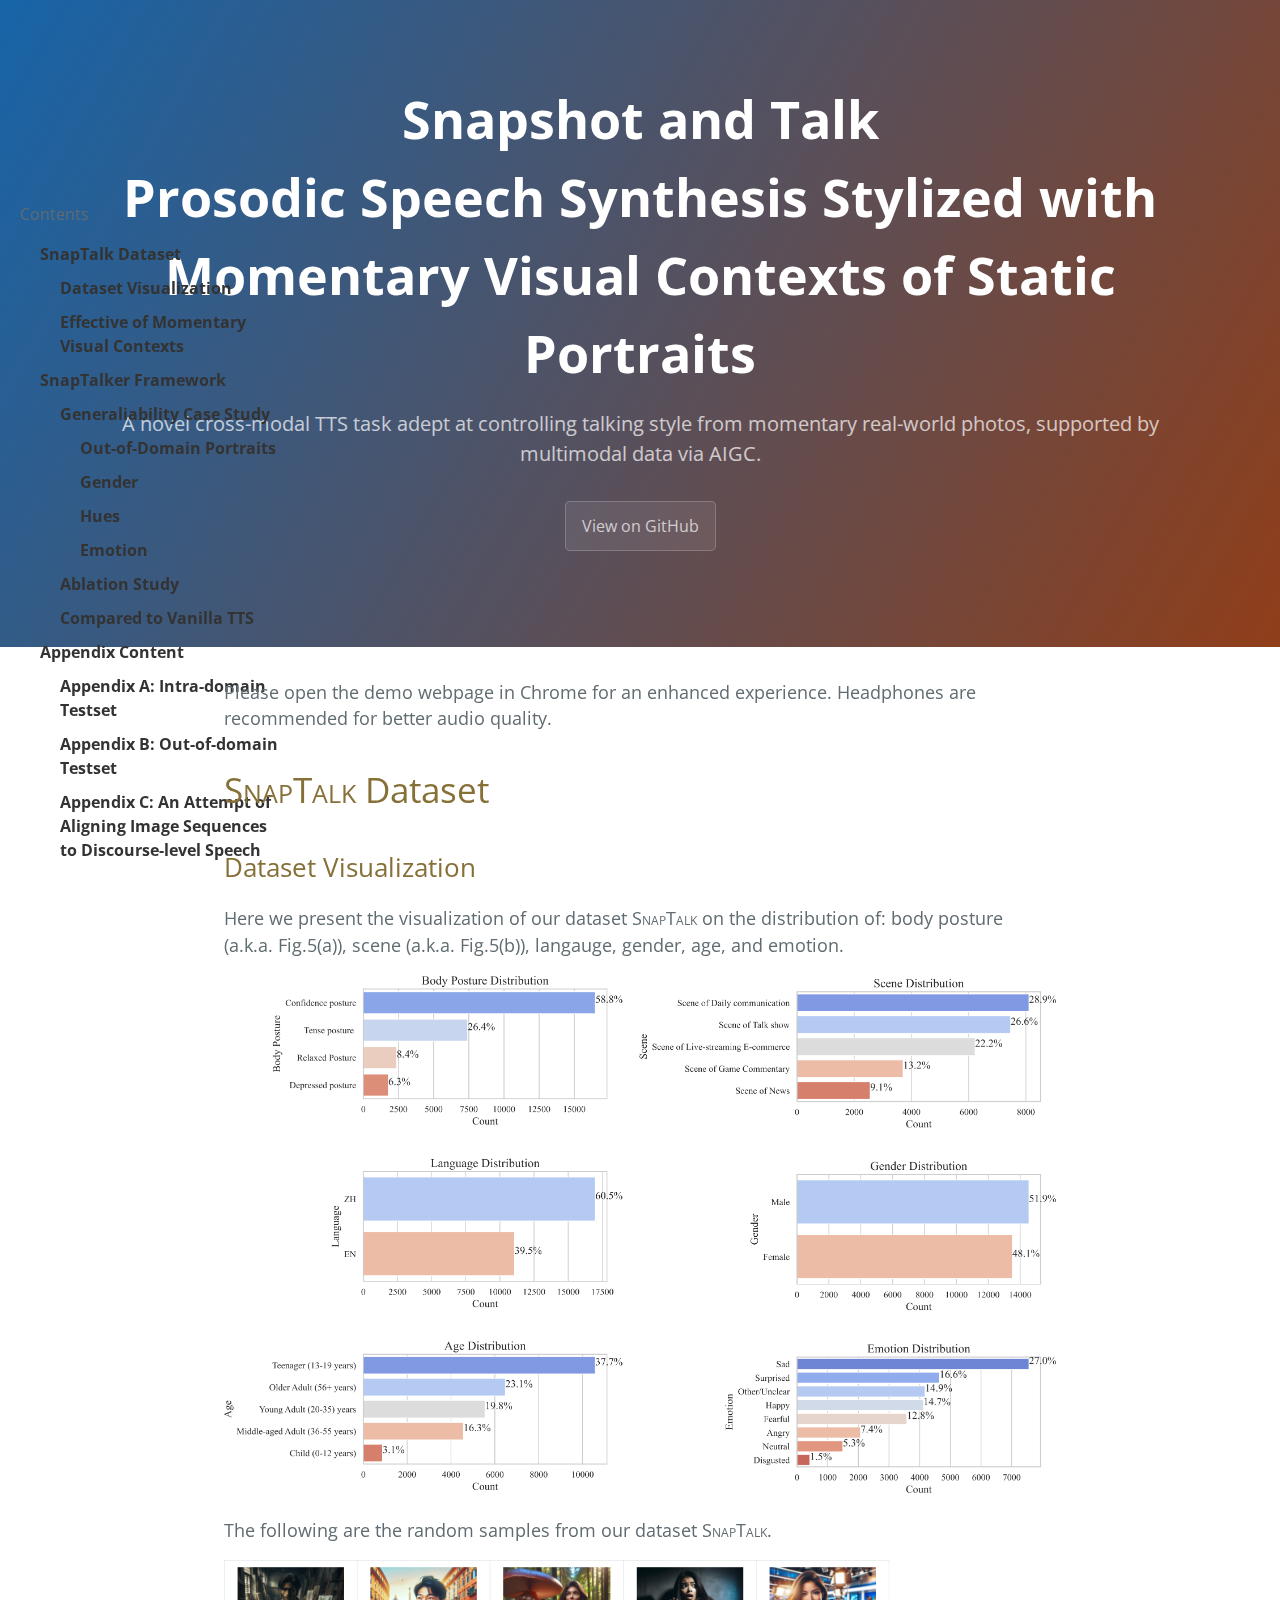
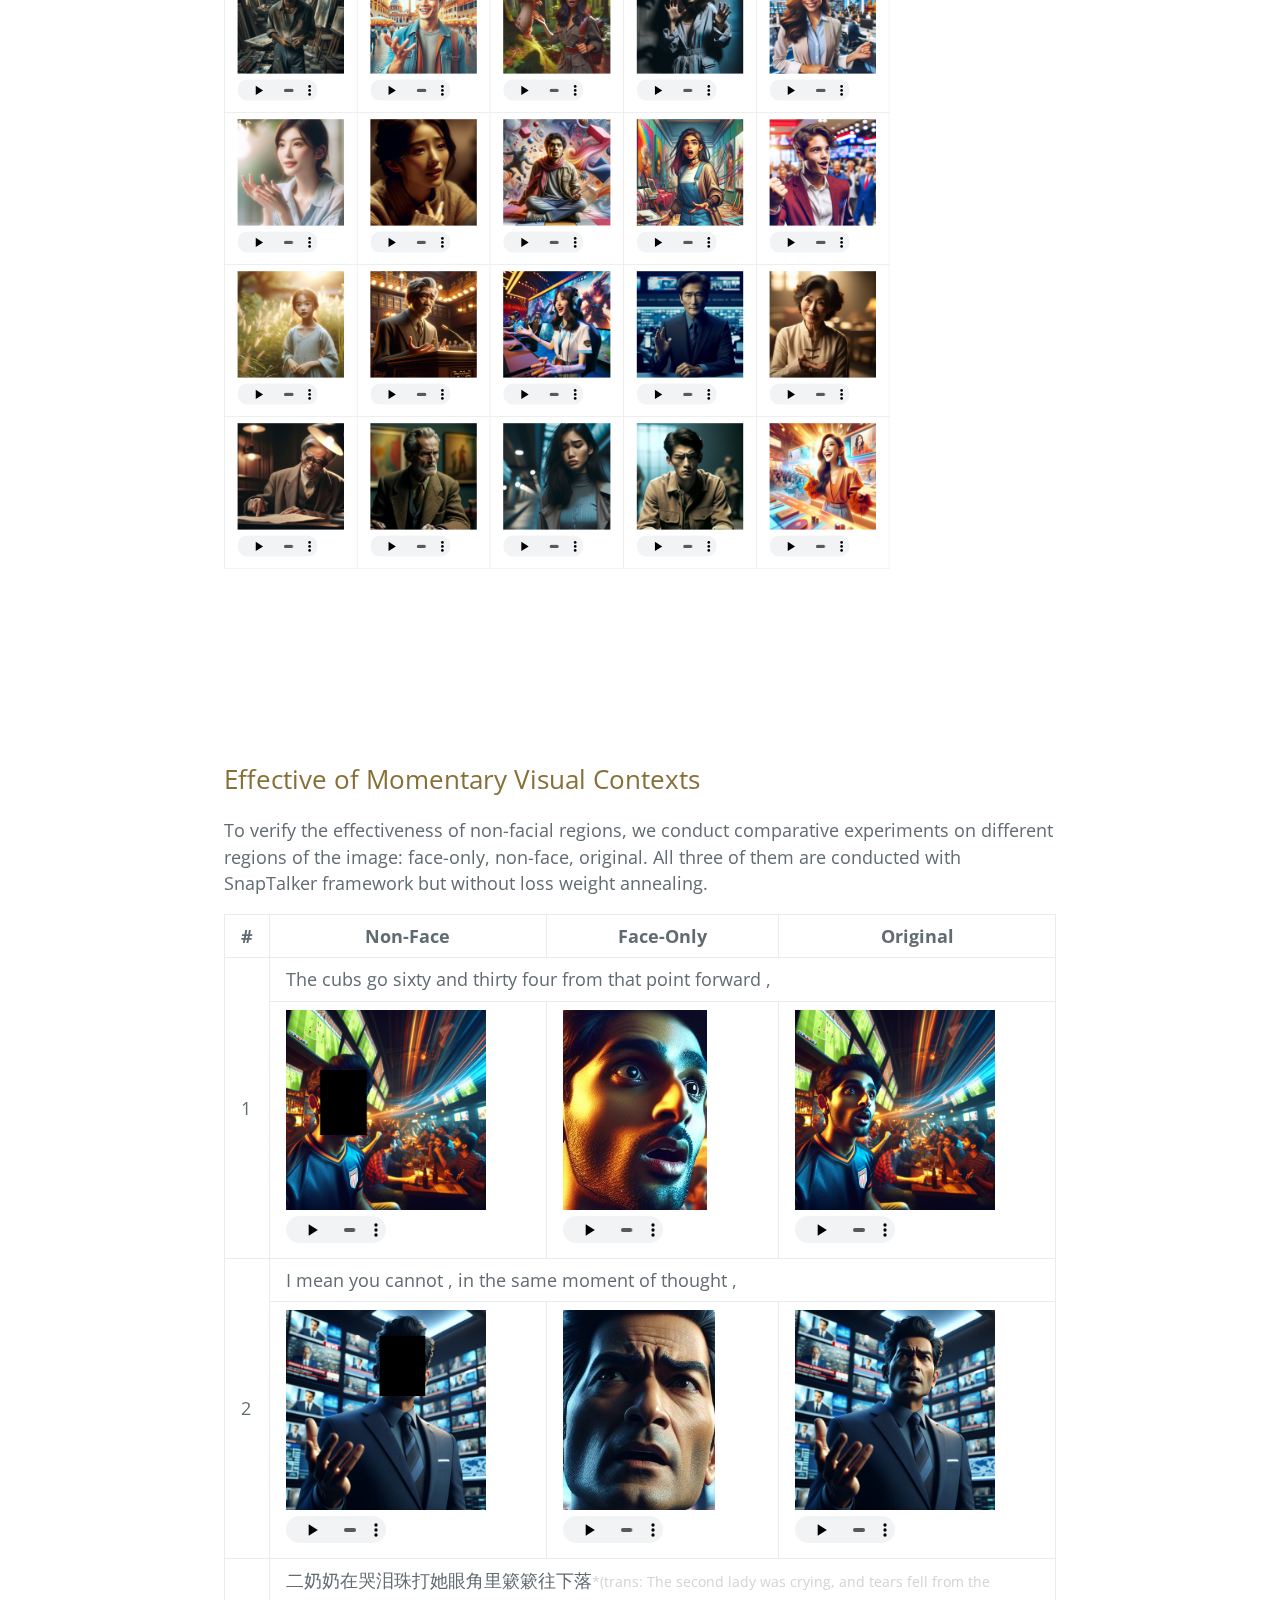
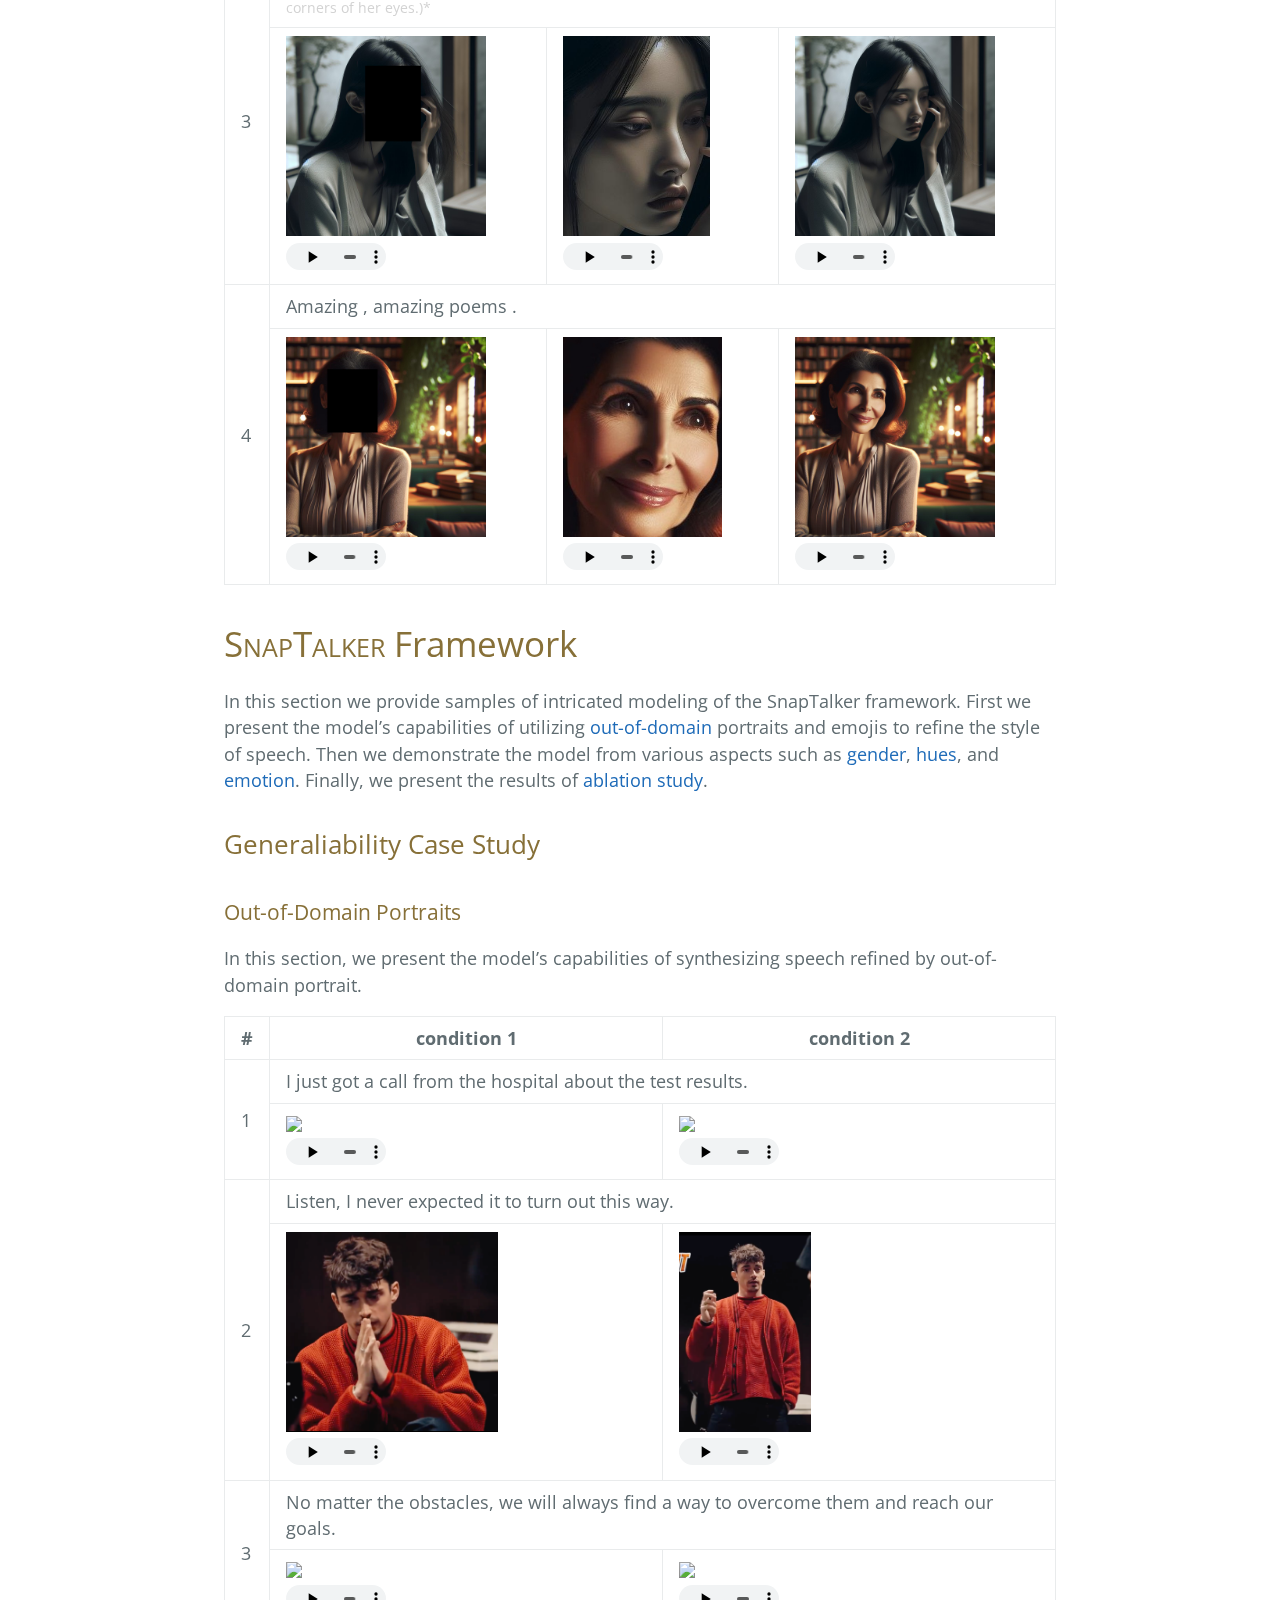
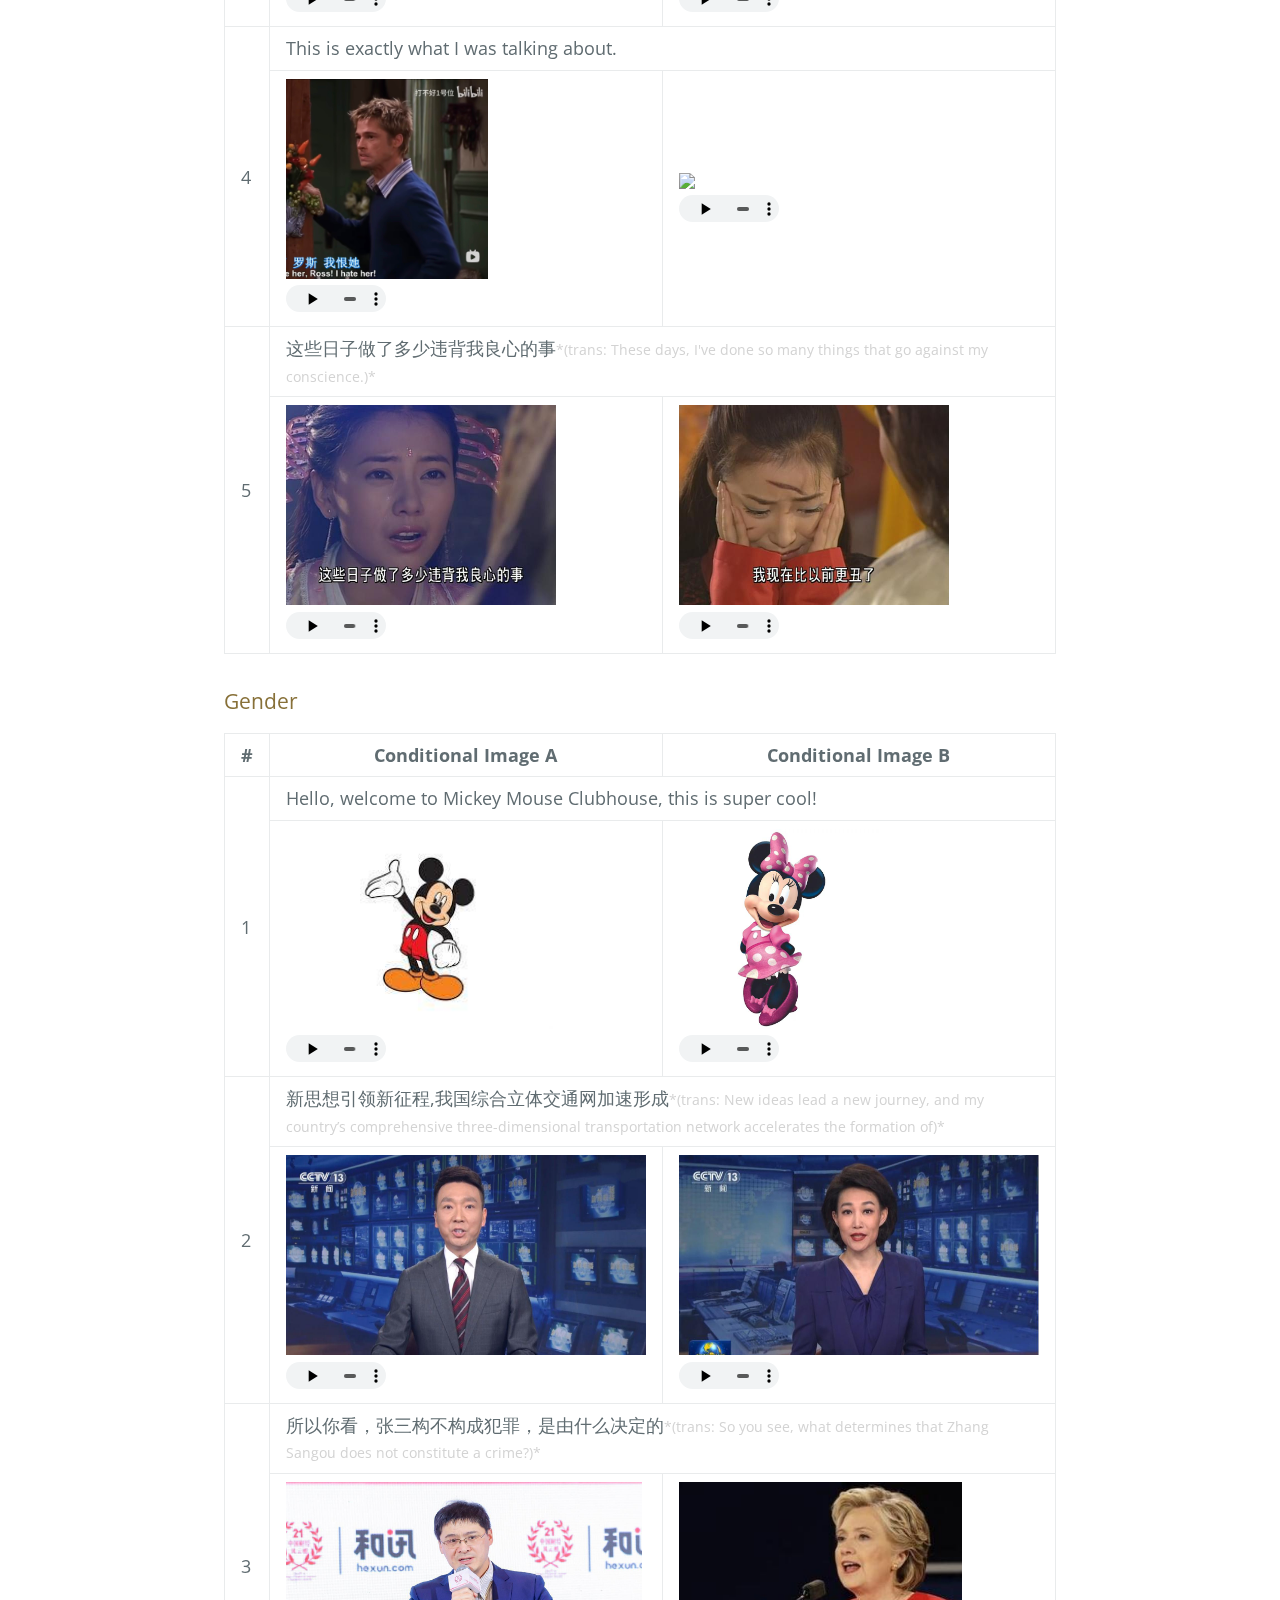
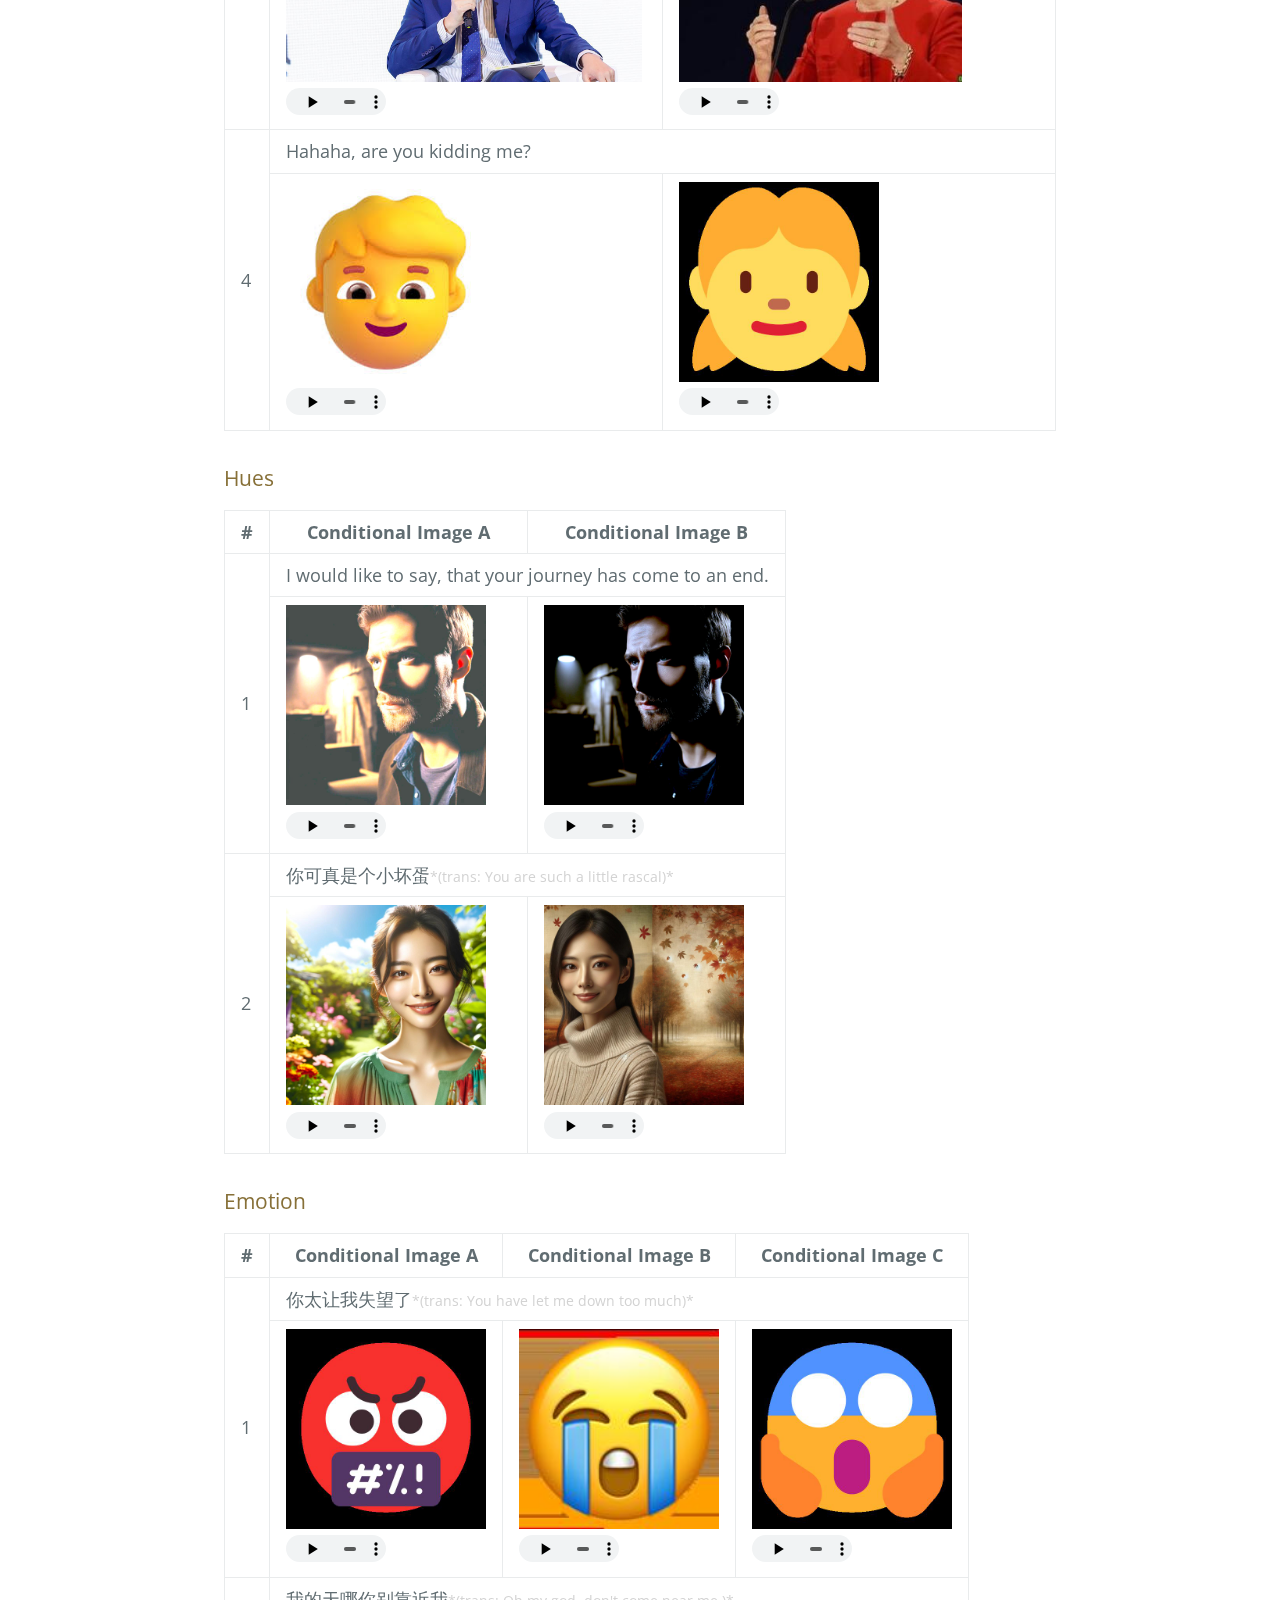
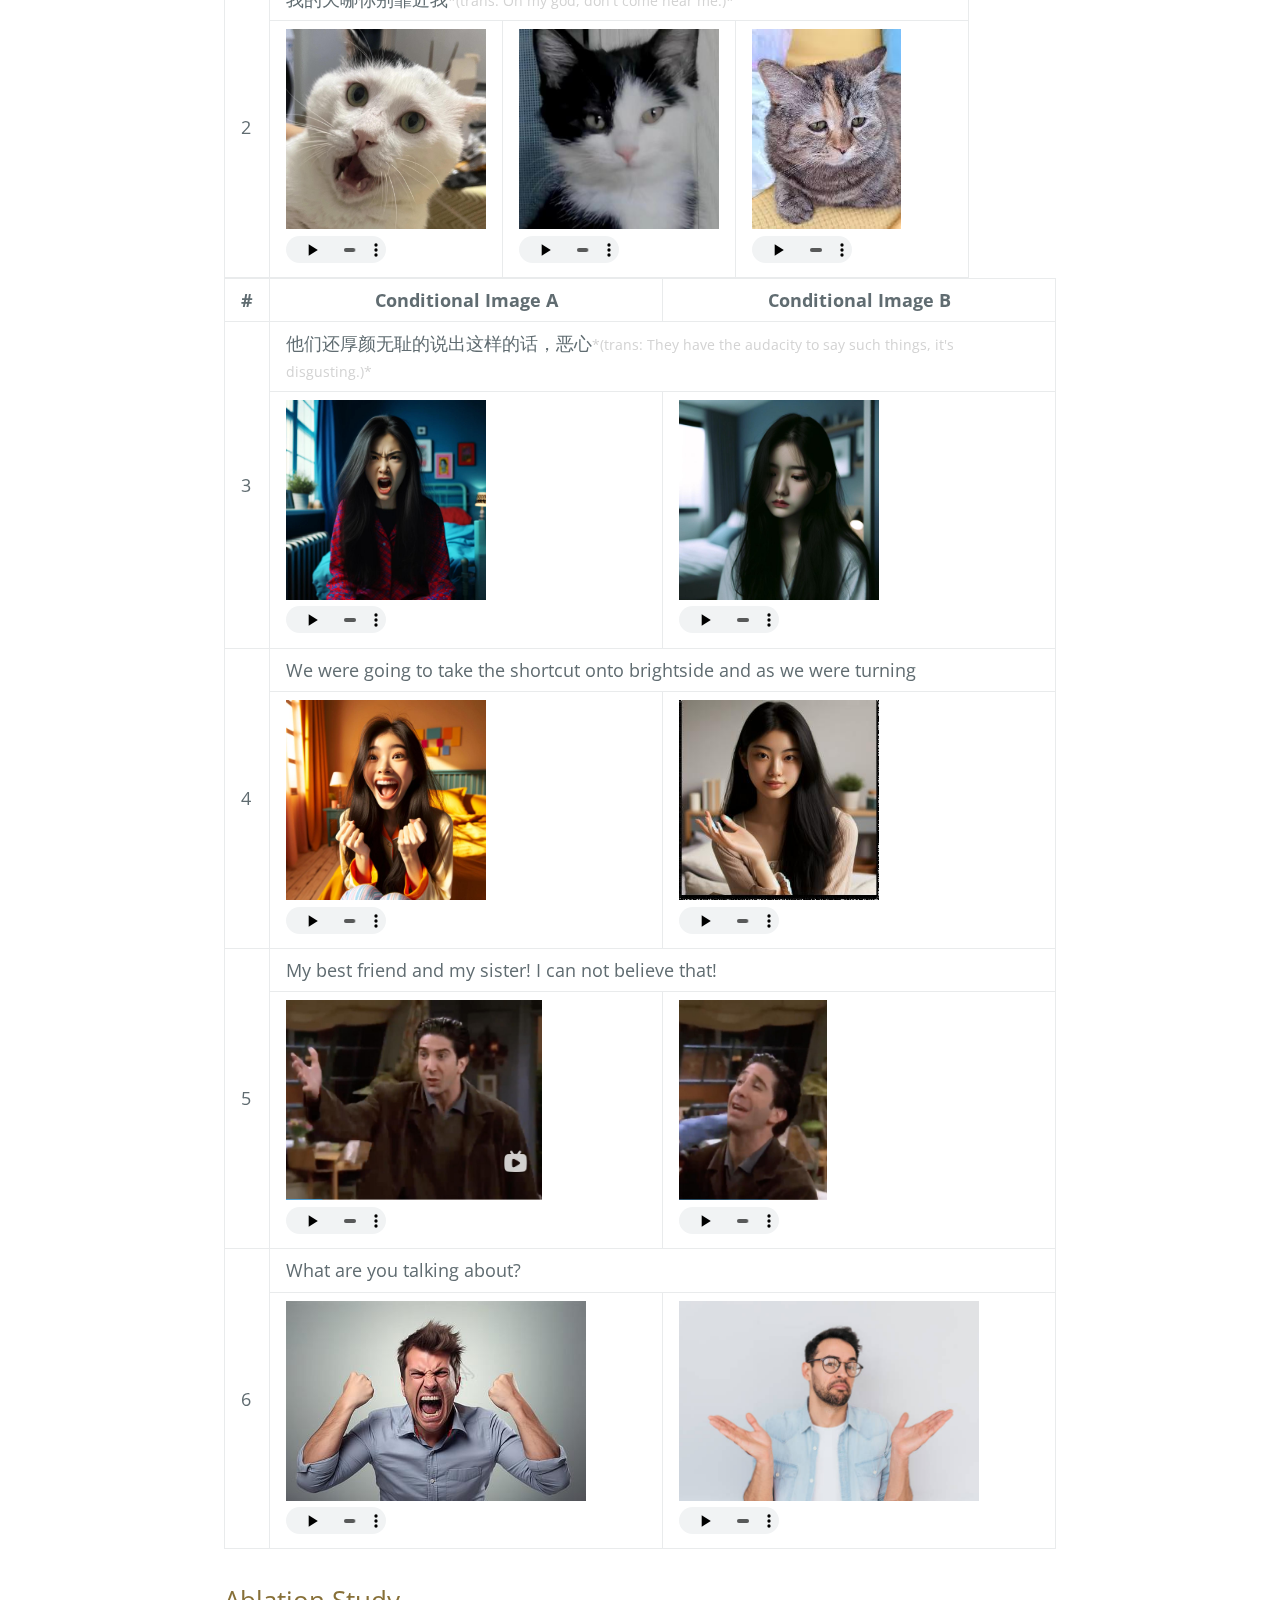
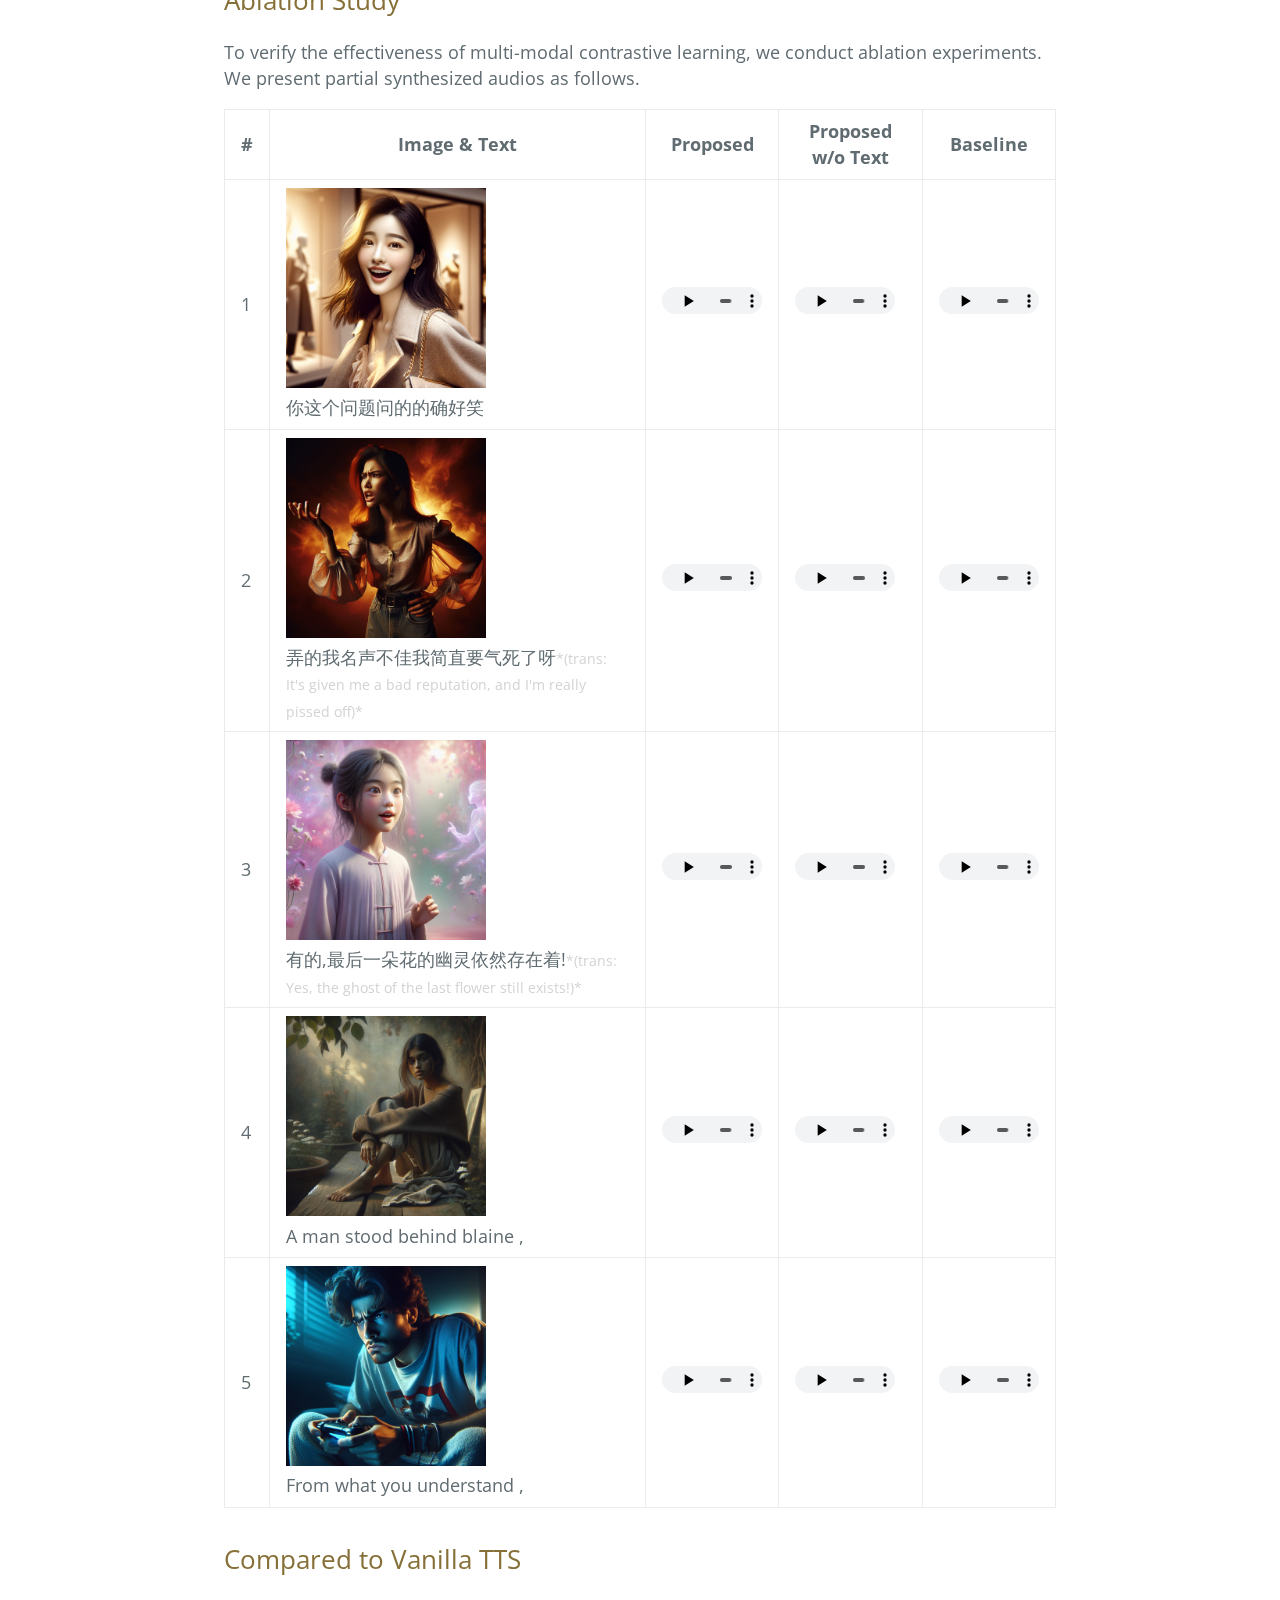
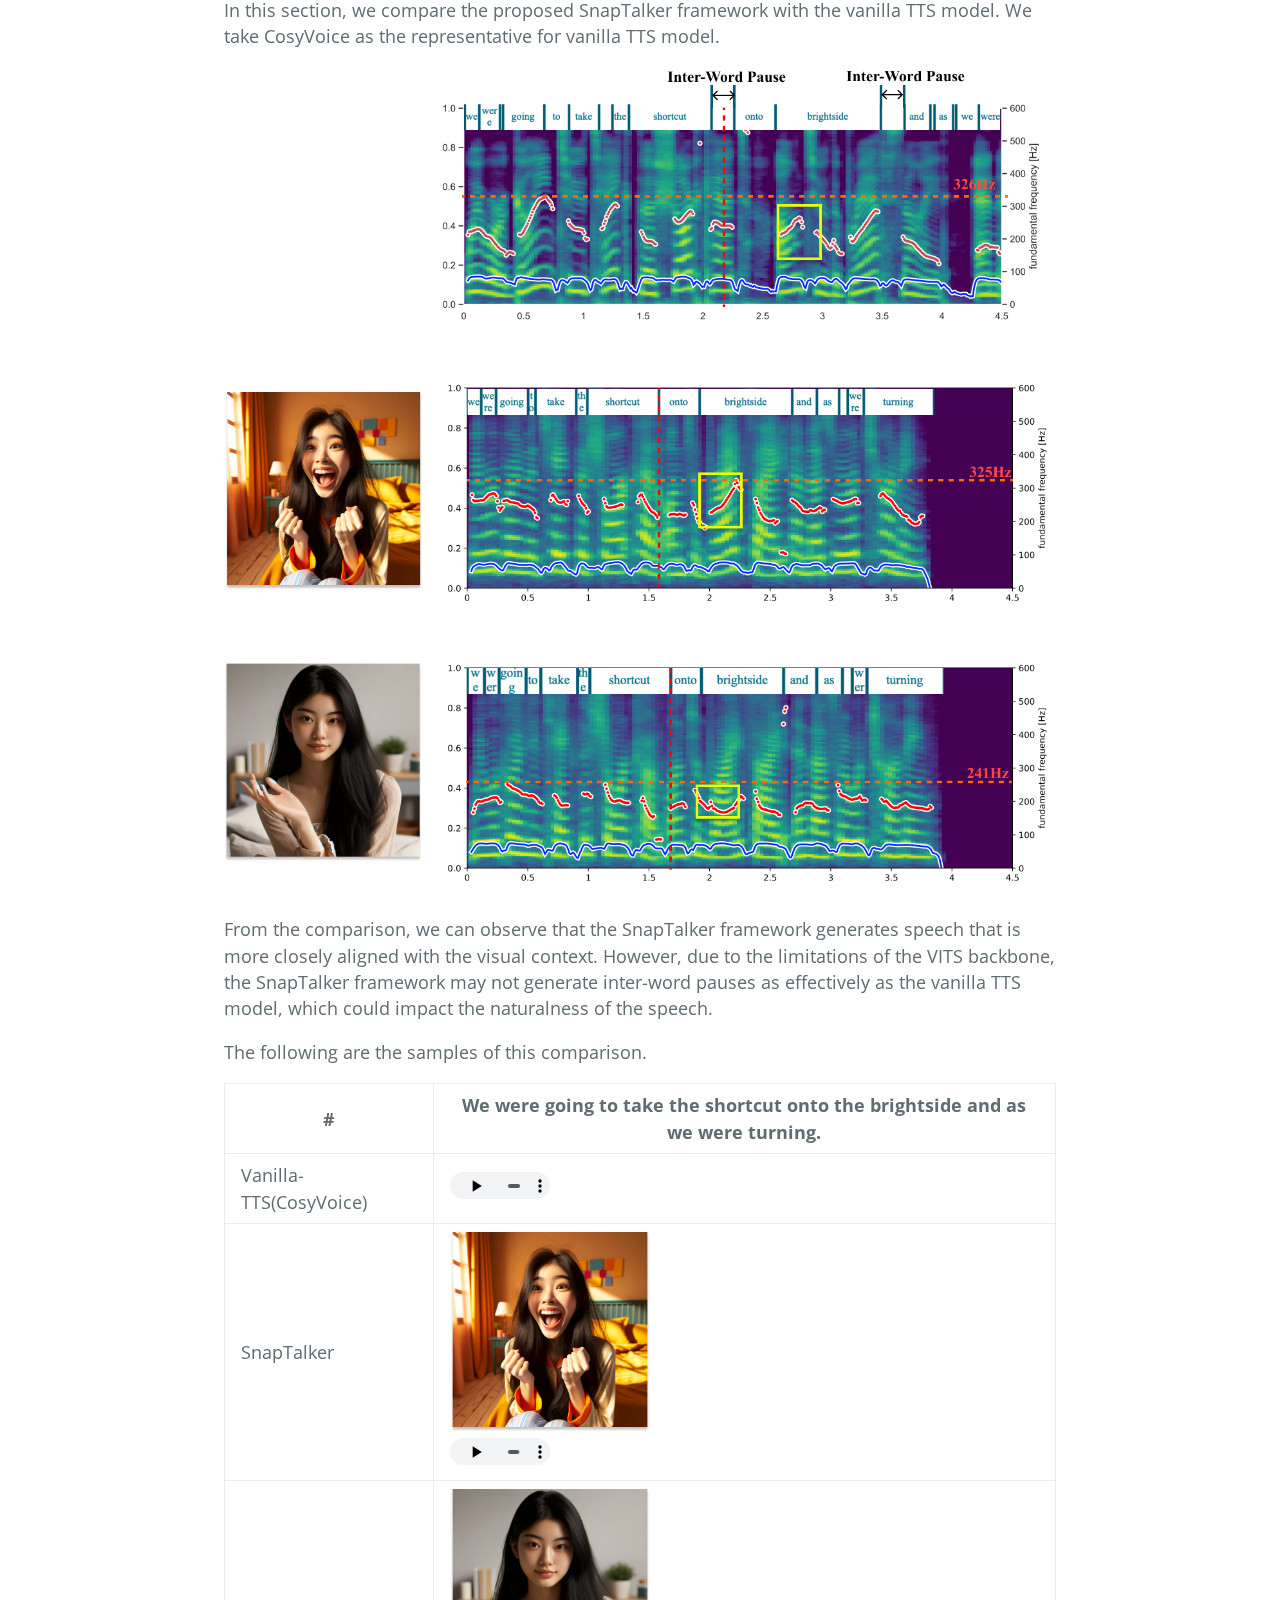
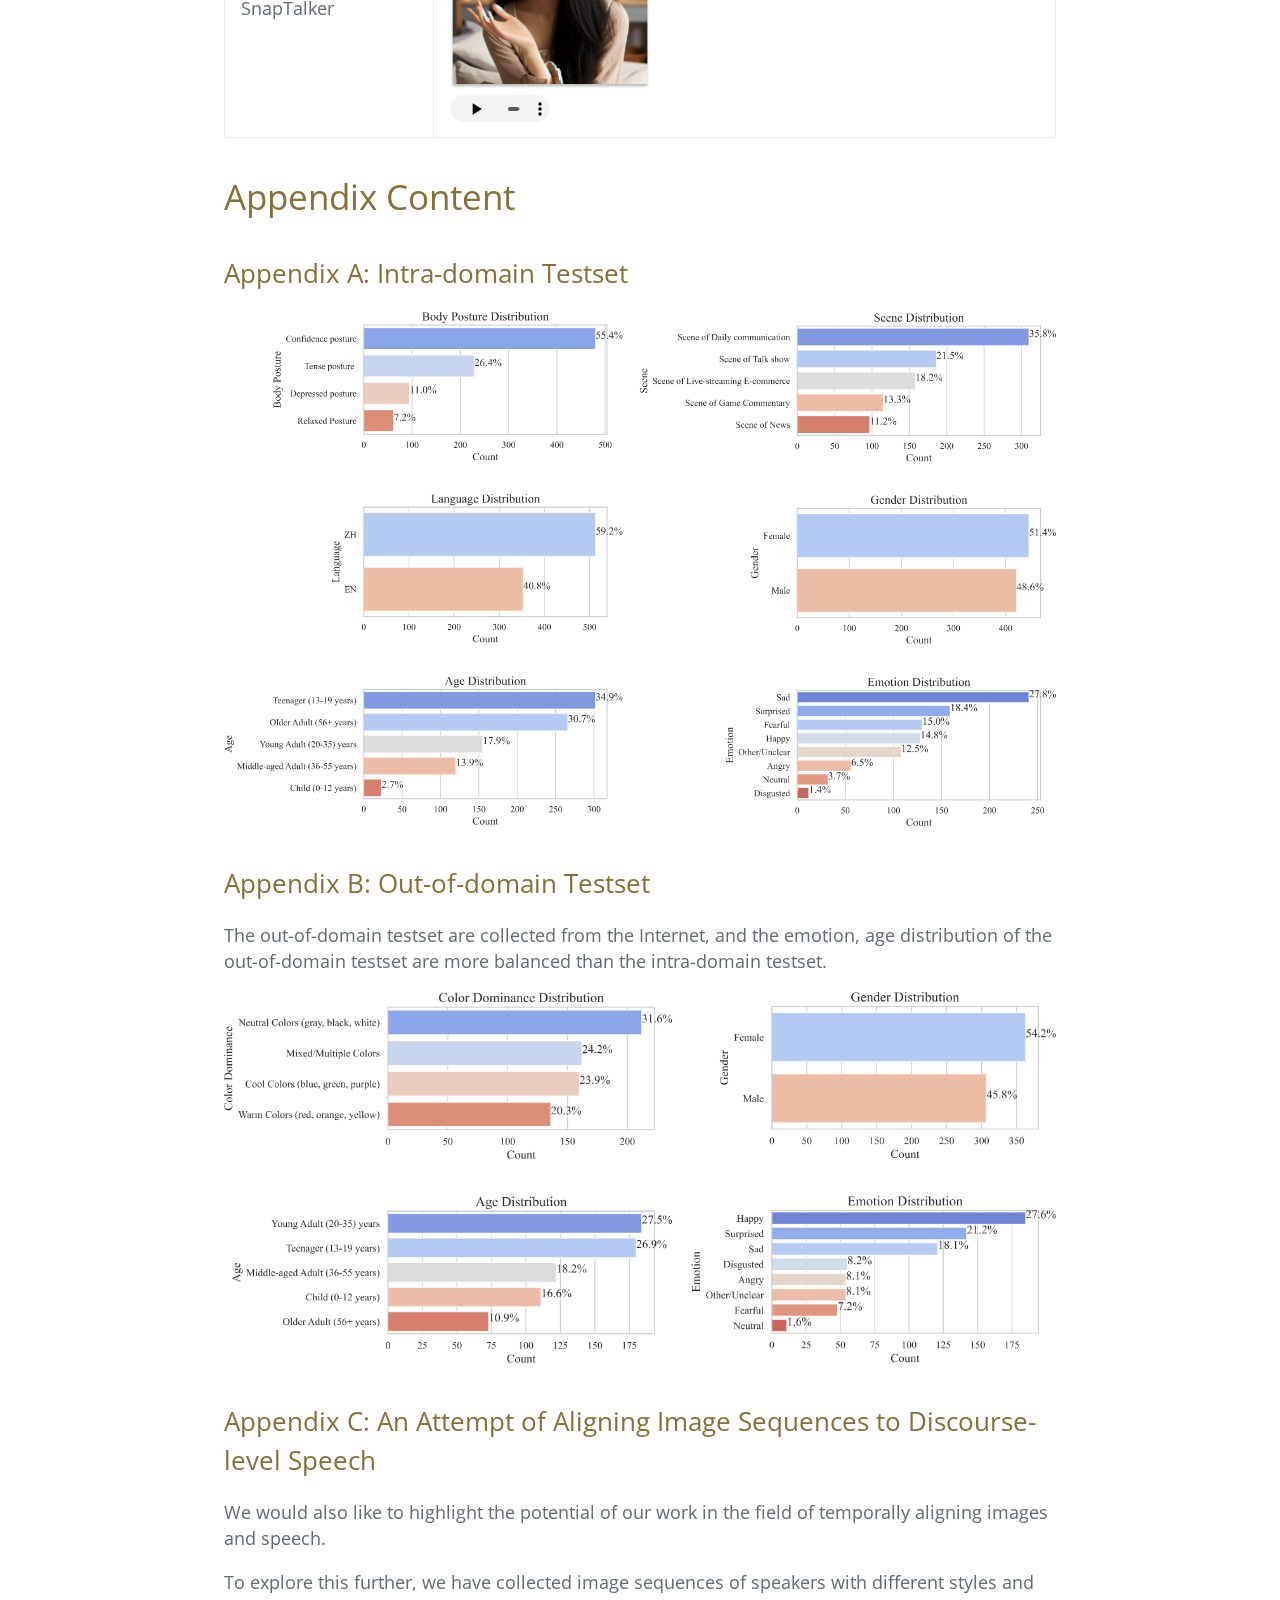
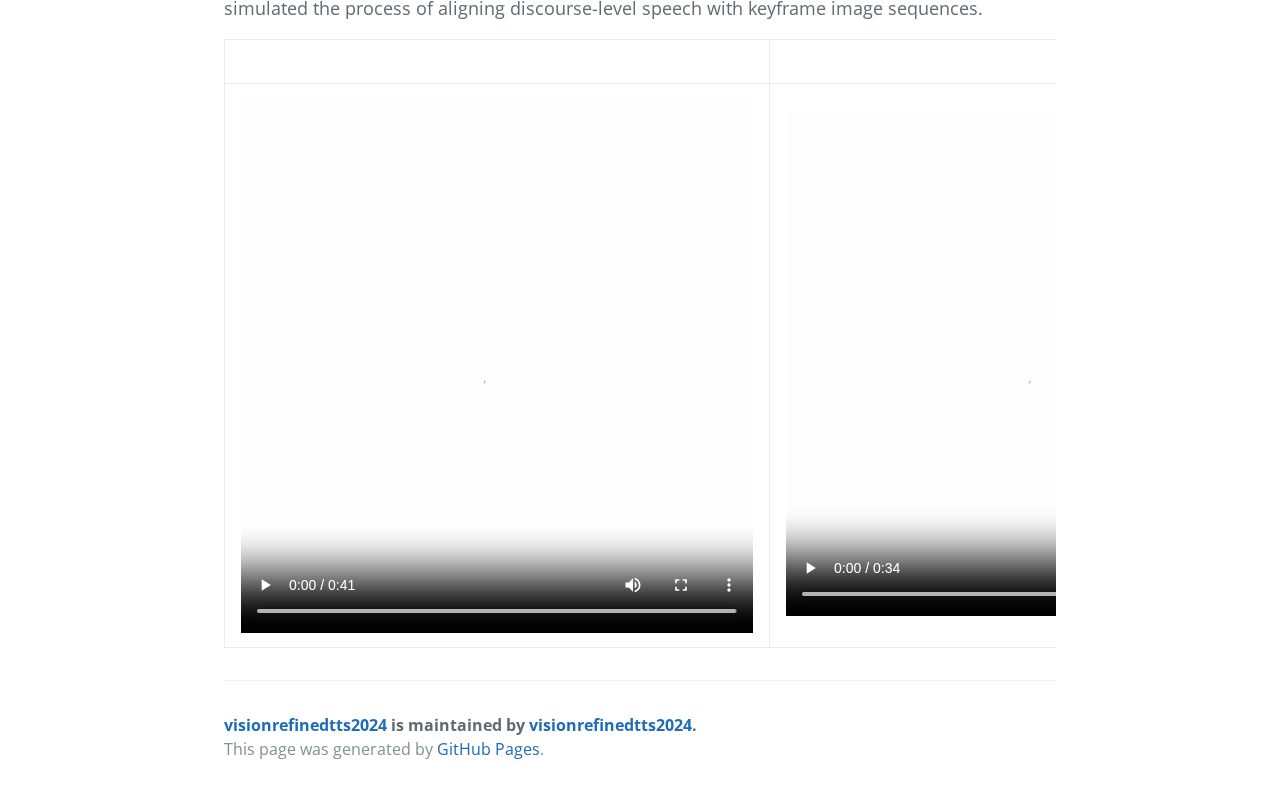
==== commit c26a823b: "update on rebuttal." ====
--- a/index.html
+++ b/index.html
@@ -749,8 +749,30 @@
 <p><img src="./assets/dataset_vis/testset-visualization.png" alt="" /></p>
 
 <h2 id="-appendix-b-out-of-domain-testset"><a href="#appendix-2"></a> Appendix B: Out-of-domain Testset</h2>
-<p>The out-of-domain testset are collected from the Internet, and the emotion, age distribution of the out-of-domain testset are more balanced than the intra-domain testset.
-<img src="./assets/dataset_vis/out-of-domain-visualization.png" alt="" /></p>
+<p>The out-of-domain testset are collected from the Internet, and the emotion, age distribution of the out-of-domain testset are more balanced than the intra-domain testset.</p>
+
+<p><img src="./assets/dataset_vis/out-of-domain-visualization.png" alt="" /></p>
+
+<h2 id="-appendix-c-an-attempt-of-aligning"><a href="#appendix-3"></a> Appendix C: An Attempt of Aligning Image Sequences to Discourse-level Speech</h2>
+
+<p>We would also like to highlight the potential of our work in the field of temporally aligning images and speech.</p>
+
+<p>To explore this further, we have collected image sequences of speakers with different styles and simulated the process of aligning discourse-level speech with keyframe image sequences.</p>
+
+<table>
+  <thead>
+    <tr>
+      <th style="text-align: left"> </th>
+      <th style="text-align: left"> </th>
+    </tr>
+  </thead>
+  <tbody>
+    <tr>
+      <td style="text-align: left"><video width="512" height="auto" controls=""> <source src="./assets/discourse/english.mp4" type="video/mp4" /> English. </video></td>
+      <td style="text-align: left"><video width="512" height="auto" controls=""><source src="./assets/discourse/chinese.mp4" type="video/mp4" /> Mandarin.</video></td>
+    </tr>
+  </tbody>
+</table>
 
 
       <footer class="site-footer">
